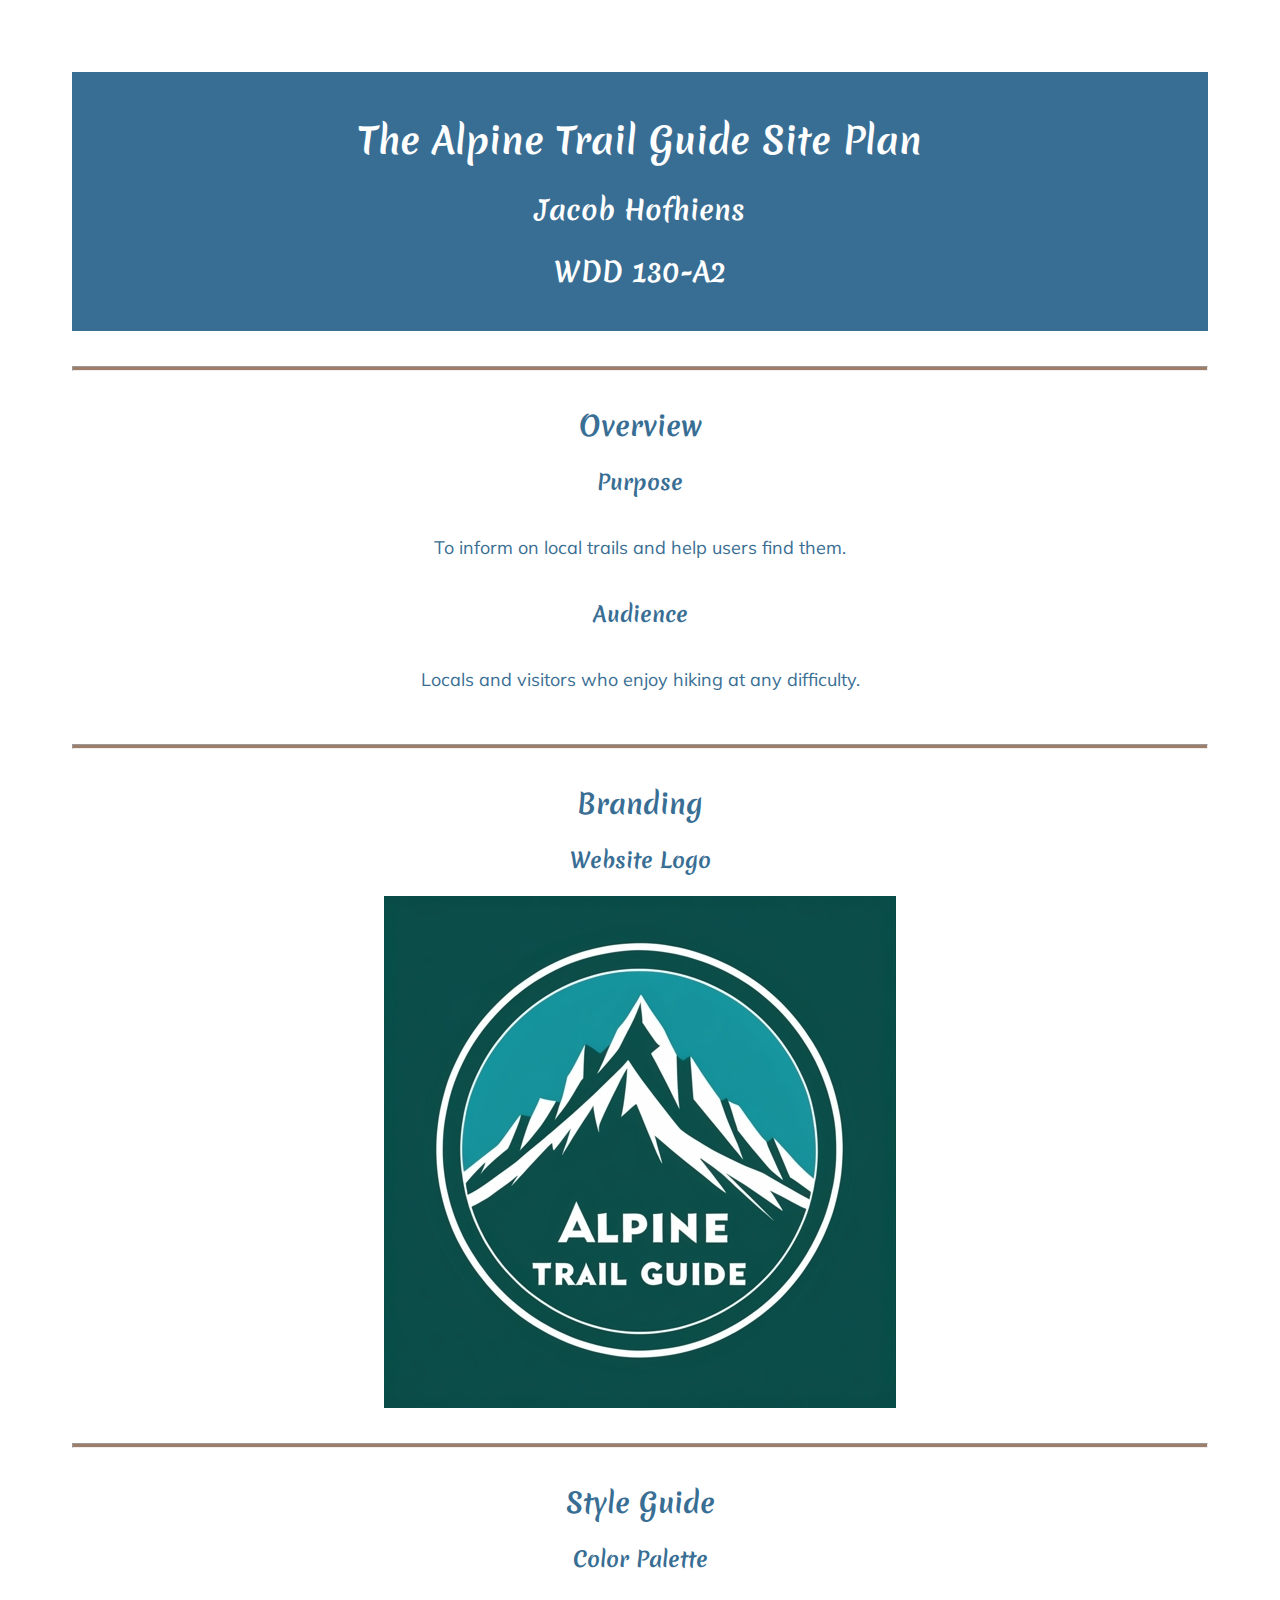
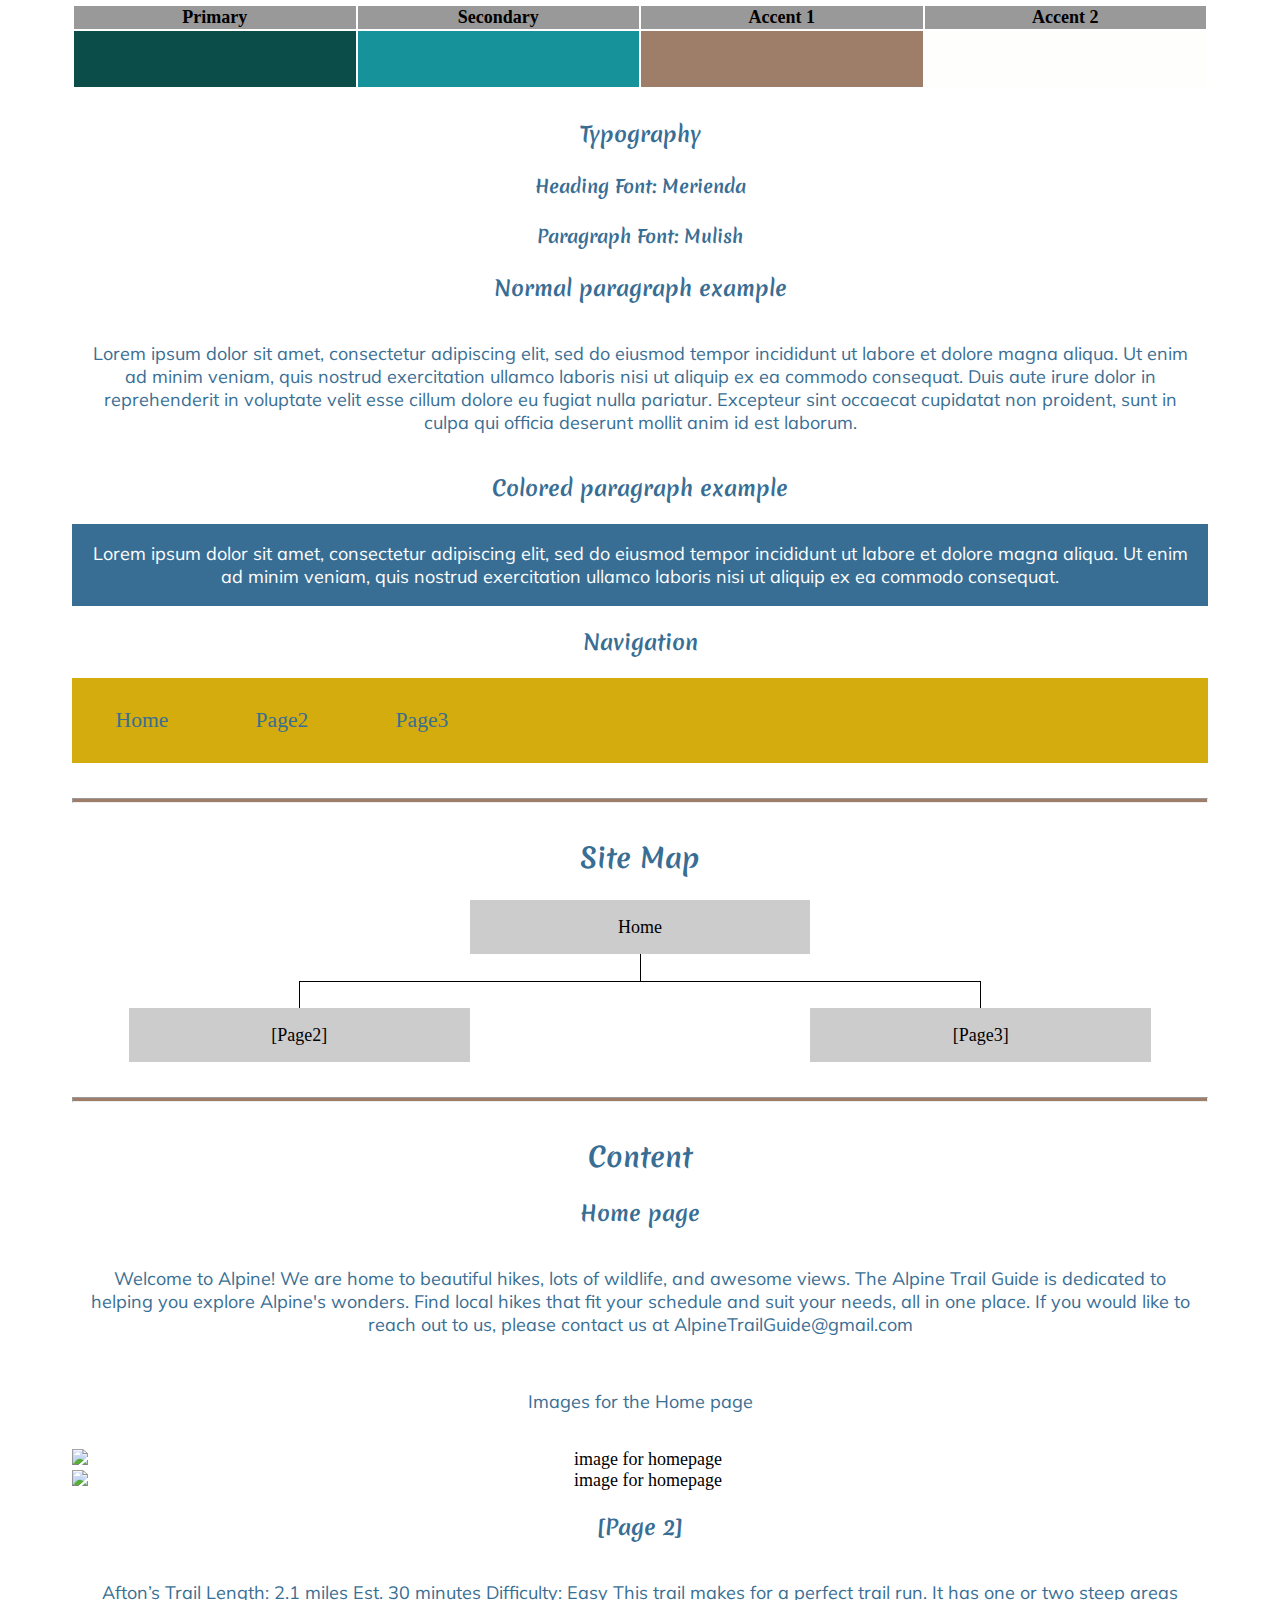
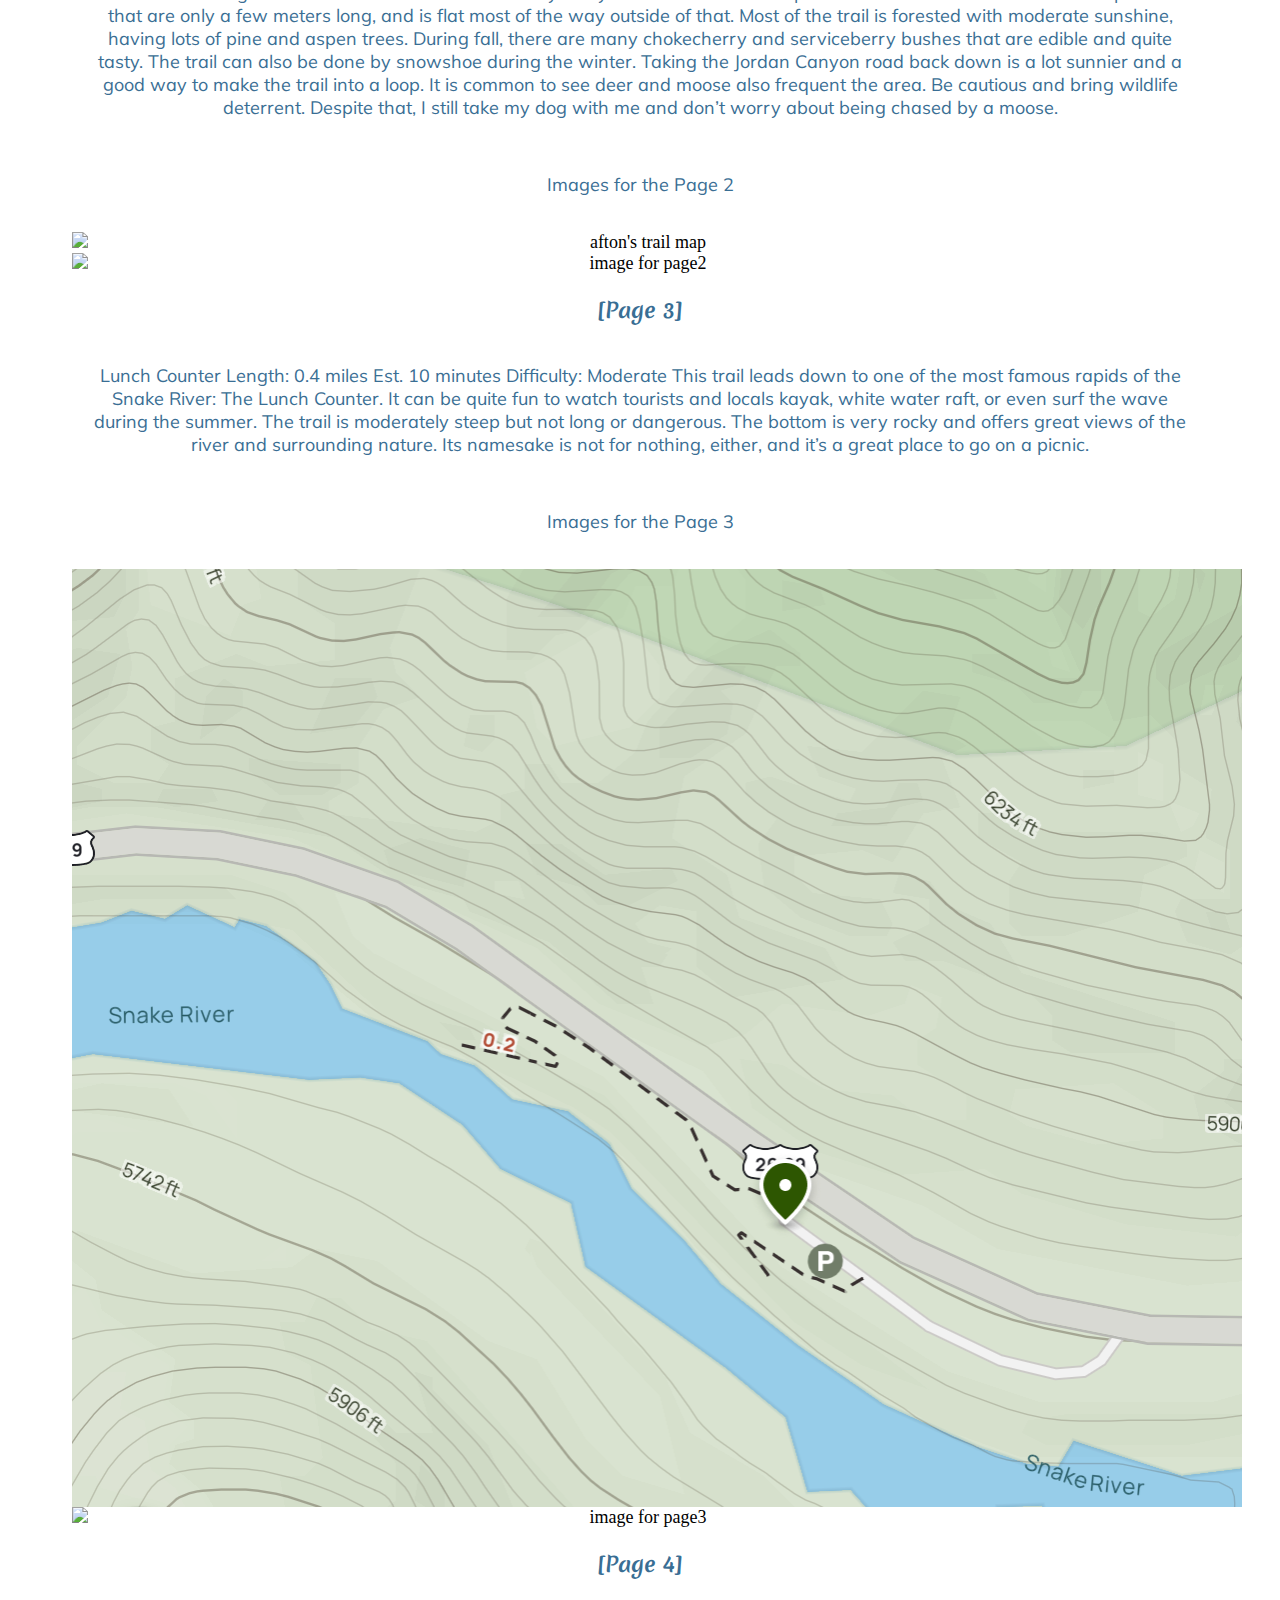
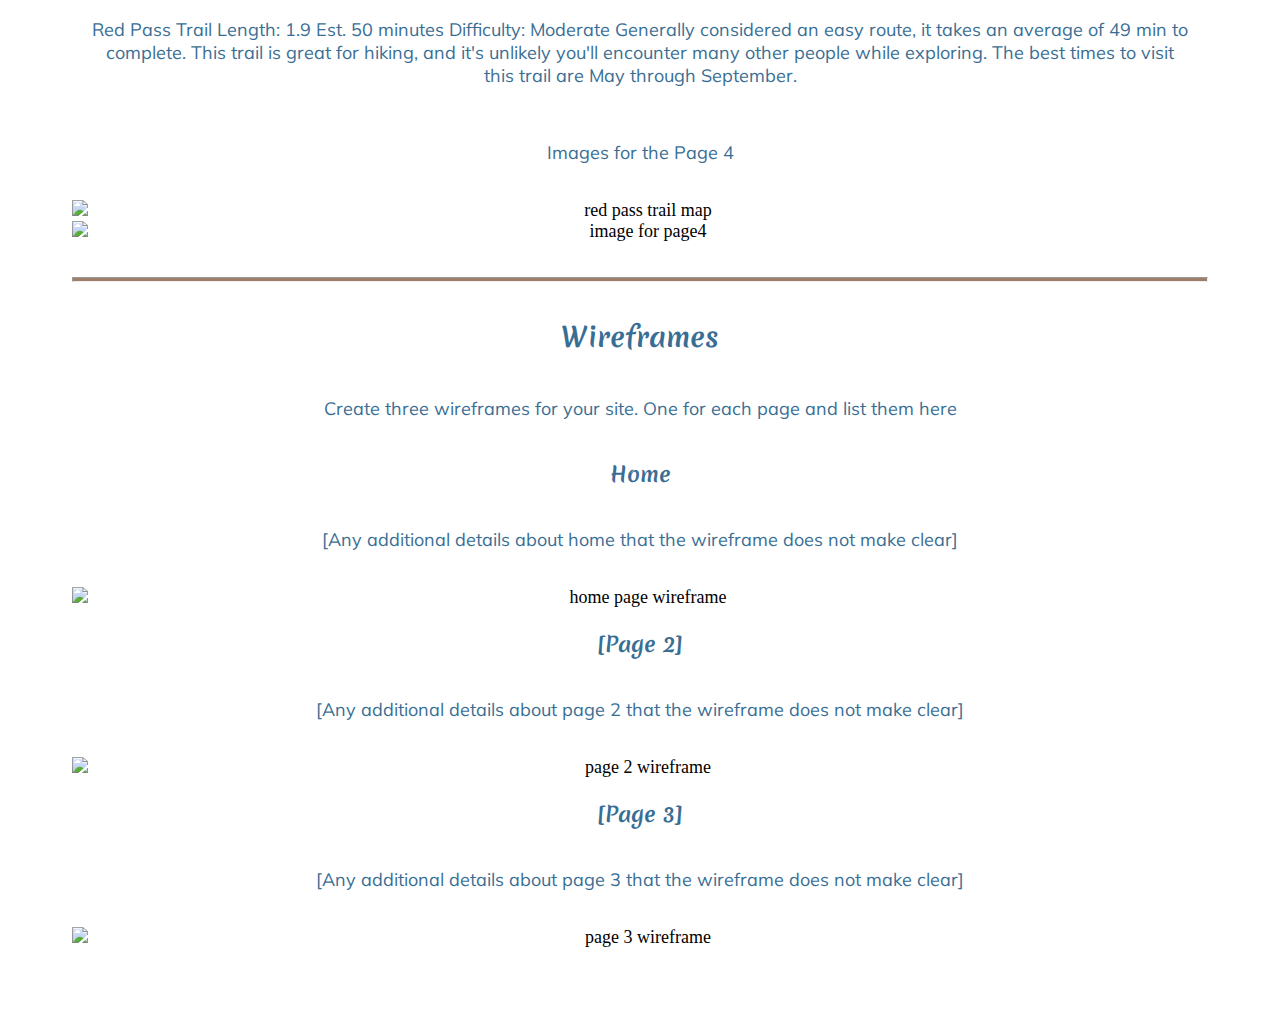
==== alpine_hikes/site-plan.html @ 635294a1 "yep2" ====
<!DOCTYPE html>
<html lang="en-us">
    
  <head>
    <meta charset="utf-8">
    <title>Site Plan</title>
    <link type="text/css" rel="stylesheet" href="styles/site-plan.css">
  </head>

  <body>
    <header>
      <h1>The Alpine Trail Guide Site Plan</h1>
      <h2>Jacob Hofhiens</h2>
      <h2>WDD 130-A2</h2>
      <!-- In the header above, add the name or your site, your name and class number. For example if you are in section 3 you would put WDD 130.03 -->
    </header>
    <main>

      <!-- ------------------------Steps 2-3------------------------------ -->
      <hr>
      <h2>Overview</h2>
      <h3>Purpose</h3>
      <p>To inform on local trails and help users find them.</p>  <!-- change this -->


      <h3>Audience</h3>
      <p>Locals and visitors who enjoy hiking at any difficulty.</p>  <!-- change this -->

      <hr>
      <h2>Branding</h2>
      <h3>Website Logo</h3>
      <img src="images/alpine_trail_guide.jpg" alt="alpine trail guide logo">
      <hr>
      <h2>
        Style Guide
      </h2>

      <!-- ------------------------Steps 4-8------------------------------ -->

      <h3>
        Color Palette
      </h3>
      <!--  The colors you choose for a website are one of the most important decisions you will make. Follow the instructions on the activity in iLearn. You should have at least 2 colors but do not have to fill in all 4 if you do not need them.  -->

      <table class="colors">
        <tr><th>Primary</th><th>Secondary</th><th>Accent 1</th><th>Accent 2</th></tr>
        <!-- Switch to the site-plan.css file and change your colors there. -->
        <tr><td class="primary"></td><td class="secondary"></td><td class="accent1"></td><td class="accent2"></td></tr>
      </table>

      <!-- ------------------------Step 9------------------------------ -->

      <h3>
        Typography
      </h3>
      <!-- Choose a font for your paragraphs (body copy) and headlines. What font(s) have you chosen? Why did you choose what you did?  Make sure to review the list of web safe fonts at W3Schools.org as a starting point.  Think also about which of your colors above you might use for background and font colors. -->

      <h4>
        Heading Font: Merienda
      </h4>
      <h4>
        Paragraph Font: Mulish  <!-- change this -->
      </h4>
      <h3>
        Normal paragraph example
      </h3>
      <p>
        Lorem ipsum dolor sit amet, consectetur adipiscing elit, sed do eiusmod tempor incididunt ut labore et dolore magna aliqua. Ut enim ad minim veniam, quis nostrud exercitation ullamco laboris nisi ut aliquip ex ea commodo consequat. Duis aute irure dolor in reprehenderit in voluptate velit esse cillum dolore eu fugiat nulla pariatur. Excepteur sint occaecat cupidatat non proident, sunt in culpa qui officia deserunt mollit anim id est laborum.
      </p>
      <h3>
        Colored paragraph example
      </h3>
      <p class="colored">
        Lorem ipsum dolor sit amet, consectetur adipiscing elit, sed do eiusmod tempor incididunt ut labore et dolore magna aliqua. Ut enim ad minim veniam, quis nostrud exercitation ullamco laboris nisi ut aliquip ex ea commodo consequat. 
      </p>

      <!-- ------------------------Step 10------------------------------ -->

      <h3>
        Navigation
      </h3>
      <!-- Think about how you want your navigation bar to look. In the site-plan.css file change the colors to your colors to get the look you desire. --> 
      <nav>
        <a href="#">Home</a>
        <a href="#">Page2</a>
        <a href="#">Page3</a>
      </nav>
      <hr>
      <h2>
        Site Map
      </h2>
      <div class="sitemap">
        <div class="sm-home">
          Home
        </div>
        <div class="sm-page2">
          [Page2] <!-- change this -->
        </div>
        <div class="sm-page3">
          [Page3]  <!-- change this -->
        </div>

        <div class="top">
          &nbsp;
        </div>
        <div class="left">
          &nbsp;
        </div>
        <div class="right">
          &nbsp;
        </div>

      </div>

      <!-- --------Content Section -------------- -->
      <hr>
      <h2>
        Content
      </h2>
      <h3>Home page</h3>
      <p>
        Welcome to Alpine! We are home to beautiful hikes, lots of wildlife, and awesome views. The Alpine Trail Guide is dedicated to helping you explore Alpine's wonders. Find local hikes that fit your schedule and suit your needs, all in one place. If you would like to reach out to us, please contact us at AlpineTrailGuide@gmail.com
      </p>
      <p>Images for the Home page</p>
        <img src="#" alt="image for homepage">
        <img src="#" alt="image for homepage">

      </ul>
      <h3>[Page 2]</h3>
      <p>
        Afton’s Trail

        Length: 2.1 miles
        Est. 30 minutes
        Difficulty: Easy

        This trail makes for a perfect trail run. It has one or two steep areas that are only a few meters long, and is flat most of the way outside of that. Most of the trail is forested with moderate sunshine, having lots of pine and aspen trees. During fall, there are many chokecherry and serviceberry bushes that are edible and quite tasty. The trail can also be done by snowshoe during the winter. Taking the Jordan Canyon road back down is a lot sunnier and a good way to make the trail into a loop. 

        It is common to see deer and moose also frequent the area. Be cautious and bring wildlife deterrent. Despite that, I still take my dog with me and don’t worry about being chased by a moose. 

      </p>
      <p>Images for the Page 2</p>
        <img src="images/Trail1.png" alt="afton's trail map">
        <img src="#" alt="image for page2">

      </ul>
      <h3>[Page 3]</h3>
      <p>
        Lunch Counter

        Length: 0.4 miles
        Est. 10 minutes
        Difficulty: Moderate

        This trail leads down to one of the most famous rapids of the Snake River: The Lunch Counter. It can be quite fun to watch tourists and locals kayak, white water raft, or even surf the wave during the summer. 

        The trail is moderately steep but not long or dangerous. The bottom is very rocky and offers great views of the river and surrounding nature. Its namesake is not for nothing, either, and it’s a great place to go on a picnic.

      </p>
      <p>Images for the Page 3</p>
        <img src="images/lunch_map.png" alt="lunch counter trail map">
        <img src="#" alt="image for page3">

      </ul>
      <h3>[Page 4]</h3>
      <p>
        Red Pass Trail

        Length: 1.9
        Est. 50 minutes
        Difficulty: Moderate

        Generally considered an easy route, it takes an average of 49 min to complete. This trail is great for hiking, and it's unlikely you'll encounter many other people while exploring. The best times to visit this trail are May through September.

      </p>
      <p>Images for the Page 4</p>
        <img src="images/Trail2.png" alt="red pass trail map">
        <img src="#" alt="image for page4">

      </ul>
      <hr>
      <h2>
        Wireframes
      </h2>
      <p>
        Create three wireframes for your site. One for each page and list them here</p>

      <h3>Home</h3>
      <p>         
        [Any additional details about home that the wireframe does not make clear]
      </p>
      <img src="#" alt="home page wireframe">

      <h3>[Page 2]</h3>
      <p>         
        [Any additional details about page 2 that the wireframe does not make clear]
      </p>
      <img src="#" alt="page 2 wireframe">

      <h3>[Page 3]</h3>
      <p>         
        [Any additional details about page 3 that the wireframe does not make clear]
      </p>
      <img src="#" alt="page 3 wireframe">
    </main>
  </body>

</html>
---- alpine_hikes/styles/site-plan.css ----
/* if you are using any Google fonts change the font names below to your fonts. 
Any spaces in your font name should be replaced with a +. 
Fonts are separated by a | */
@import url('https://fonts.googleapis.com/css2?family=Merienda:wght@300..900&family=Mulish:ital,wght@0,200..1000;1,200..1000&display=swap');


:root {
  /* change the values below to your colors from your palette */
  --primary-color: #0b4d49   ;
  --secondary-color: #16929b ;
  --accent1-color: #9F7E69;
  --accent2-color: #fefefd;

  /* change the values below to your chosen font(s) */
  --heading-font: Merienda, Helvetica, serif;
  --paragraph-font: Mulish, Garamond, sans-serif;

  /* these colors below should be chosen from among your palette colors above */
  --headline-color-on-white: #396E94;  /* headlines on a white background */ 
  --headline-color-on-color: white; /* headlines on a colored background */ 
  --paragraph-color-on-white: #396E94; /* paragraph text on a white background */ 
  --paragraph-color-on-color: white; /* paragraph text on a colored background */ 
  --paragraph-background-color: #396E94  ;
  --nav-link-color: #396E94;
  --nav-background-color: #D4AC0D;
  --nav-hover-link-color: white;
  --nav-hover-background-color: #396E94;
}


/*  Look around below...but DON'T CHANGE ANYTHING! */

body {
  max-width: 1200px;
  margin: 0 auto;
  padding: 4em;
  font-size: 18px;
  text-align: center;
}
img {
  display: block;
  margin: 0 auto;
}
h1, h2, h3, h4, h5, h6 {
  font-family: var(--heading-font);
  color: var(--headline-color-on-white);
}
h2 {
  text-align: center;
}
hr {
  height: 3px;
  margin: 35px 0;
  background: var(--accent1-color);
}
header {
  padding: 1em;
  text-align: center;
  color: var(--headline-color-on-color);
  background-color: var(--paragraph-background-color);
}
header > h1, header > h2 {
  color: var(--headline-color-on-color);
}

p {
  font-family: var(--paragraph-font);
  color: var(--paragraph-color-on-white);
  padding: 1em;
}
.colors {
  width: 100%;
  min-width: 350px;
  margin: 30px auto;
  text-align: center;
}
.colors th {
  background-color: #999;
}
.colors td{
  width: 25%;
  height: 3em;
}

.primary {
  background-color: var(--primary-color);
}
.secondary {
  background-color: var(--secondary-color);
}
.accent1 {
  background-color: var(--accent1-color);
}
.accent2{
  background-color: var(--accent2-color);
}

p.colored {
  background-color: var(--paragraph-background-color);
  color: var(--paragraph-color-on-color);
}

nav {
  background-color: var(--nav-background-color);
  line-height: 3em;
  text-align: center;
  font-size: 1.2em;
}
nav  {
  list-style-type: none;
  display: flex;

}
nav a {
  padding:1em;
  min-width: 120px;
  text-decoration: none;
  padding: 10px;

}
nav a:link, nav a:visited {
  color: var(--nav-link-color);
}
nav a:hover {
  color: var(--nav-hover-link-color);
  background-color: var(--nav-hover-background-color);
}

.sitemap {
  display: grid;
  justify-content: center;

  grid-template-columns: repeat(6, 15%);
  grid-template-rows: 3em 1.5em 1.5em 3em;
  grid-template-areas: ". . home home . ."
    ". . . top . ."
    ". left left right right ."
    "page2 page2 . . page3 page3";
}
.sitemap > div {

  text-align: center;

}
.sm-home {
  grid-area: home;
  background-color: #ccc;
  line-height: 3em;
}
.sm-page2 {
  grid-area: page2;
  background-color: #ccc;
  line-height: 3em;
}
.sm-page3 {
  grid-area: page3;
  background-color: #ccc;
  line-height: 3em;
}

.top {
  grid-area: top;
  border-left: 1px solid;
}

.left {
  grid-area: left;
  border-top: 1px solid;
  border-left: 1px solid;
}

.right {
  grid-area: right;
  border-top: 1px solid;
  border-right: 1px solid;
}
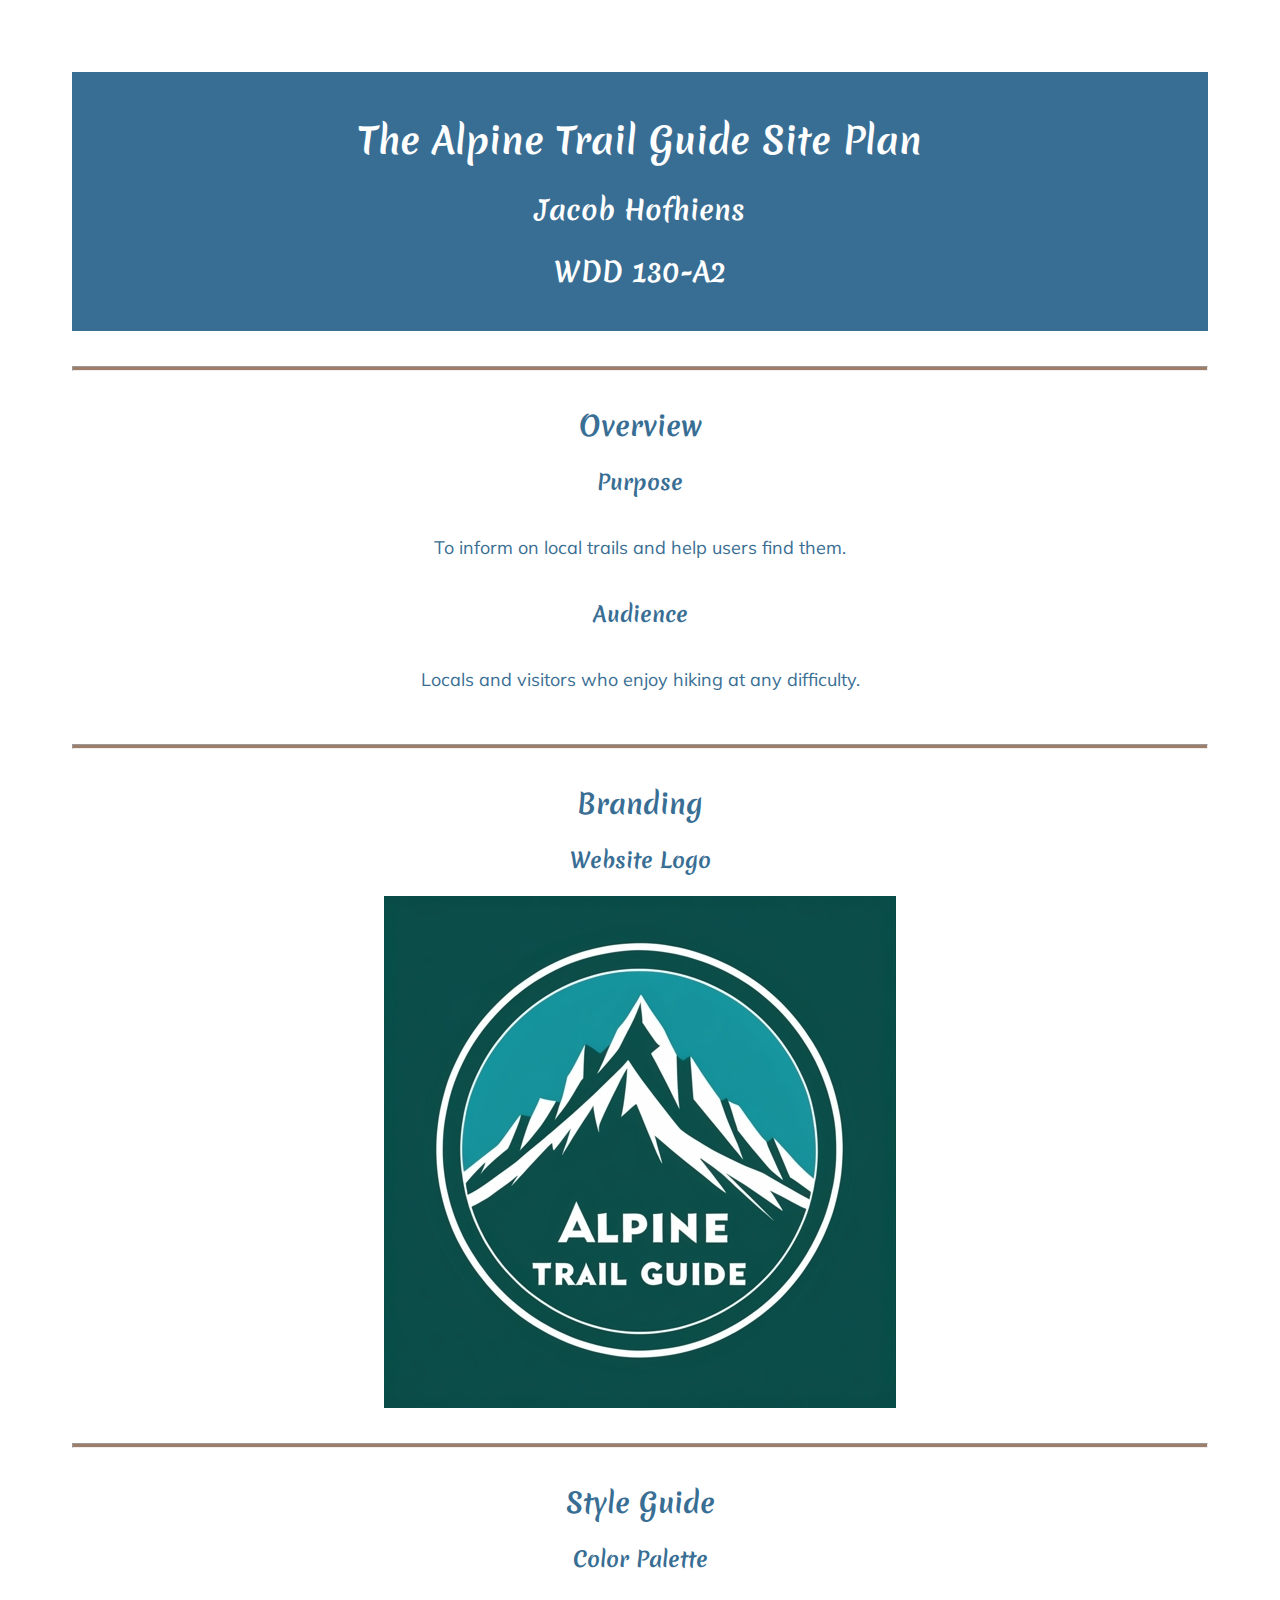
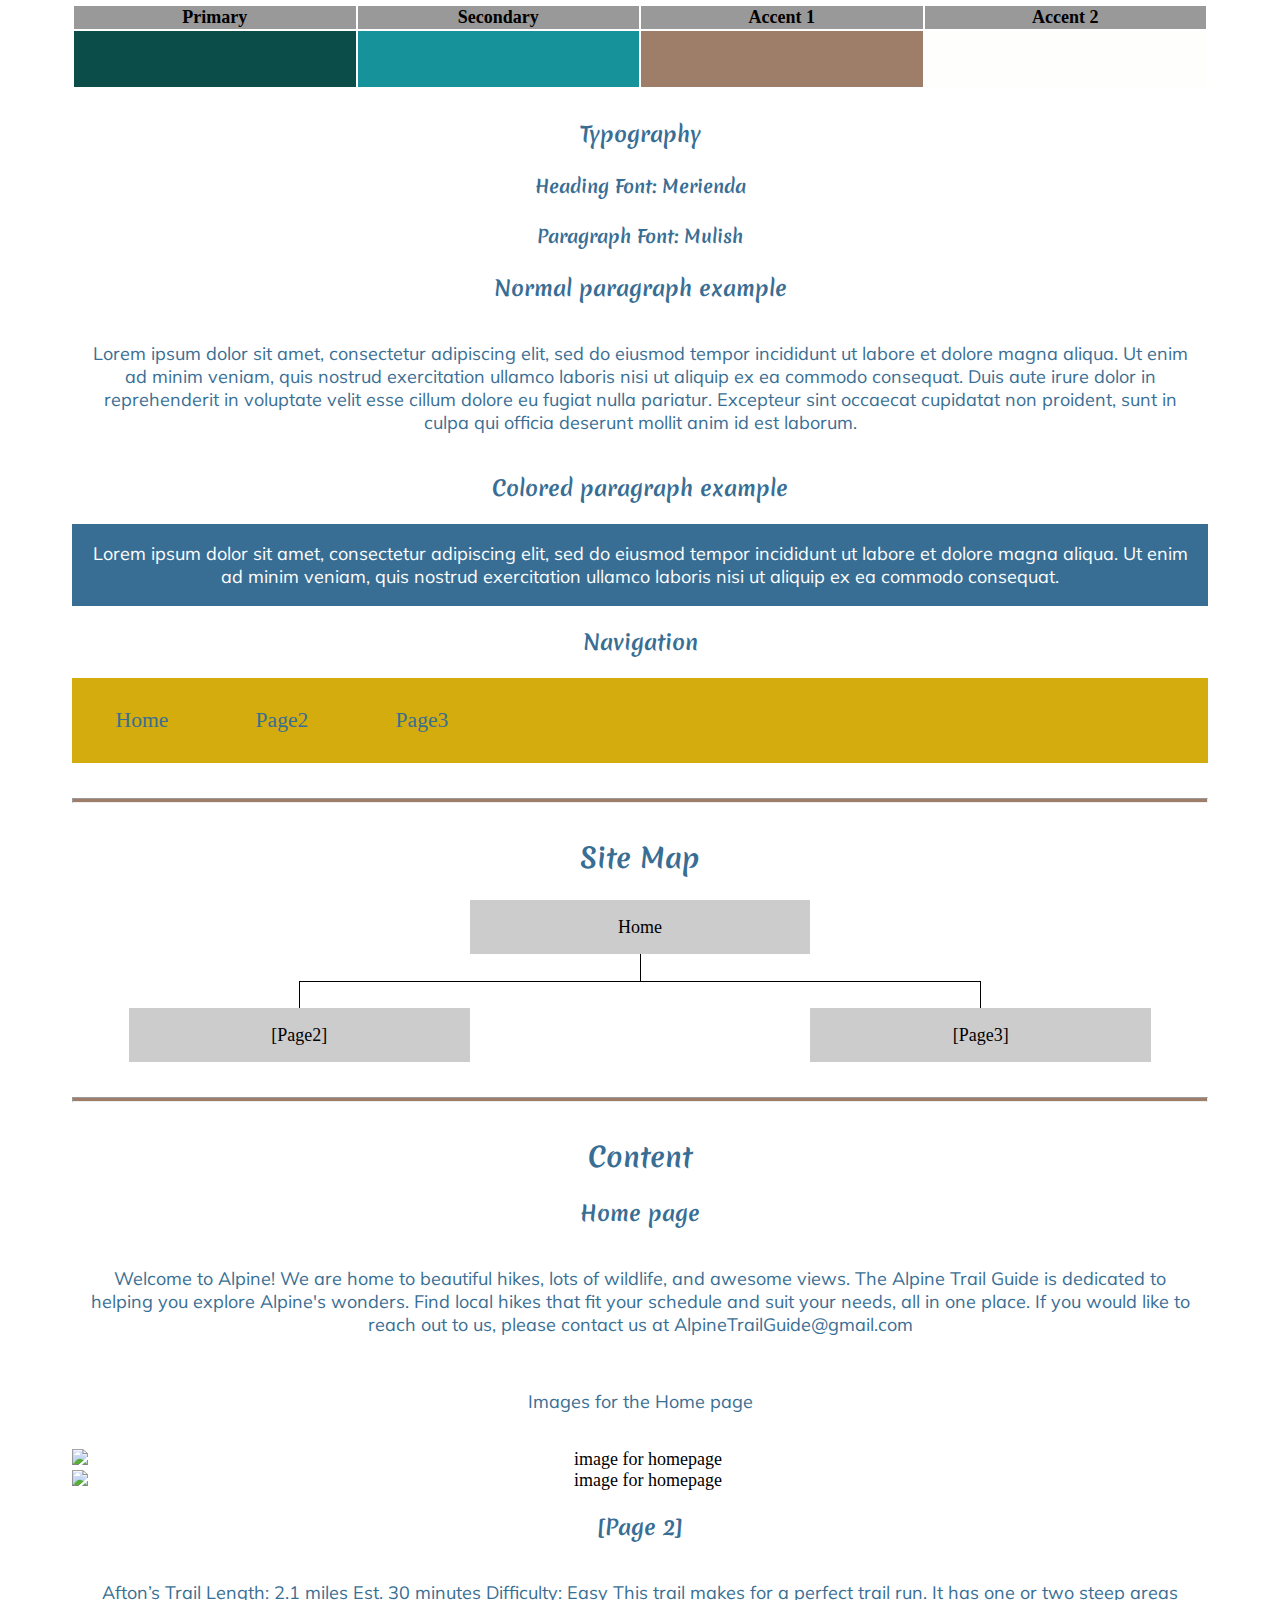
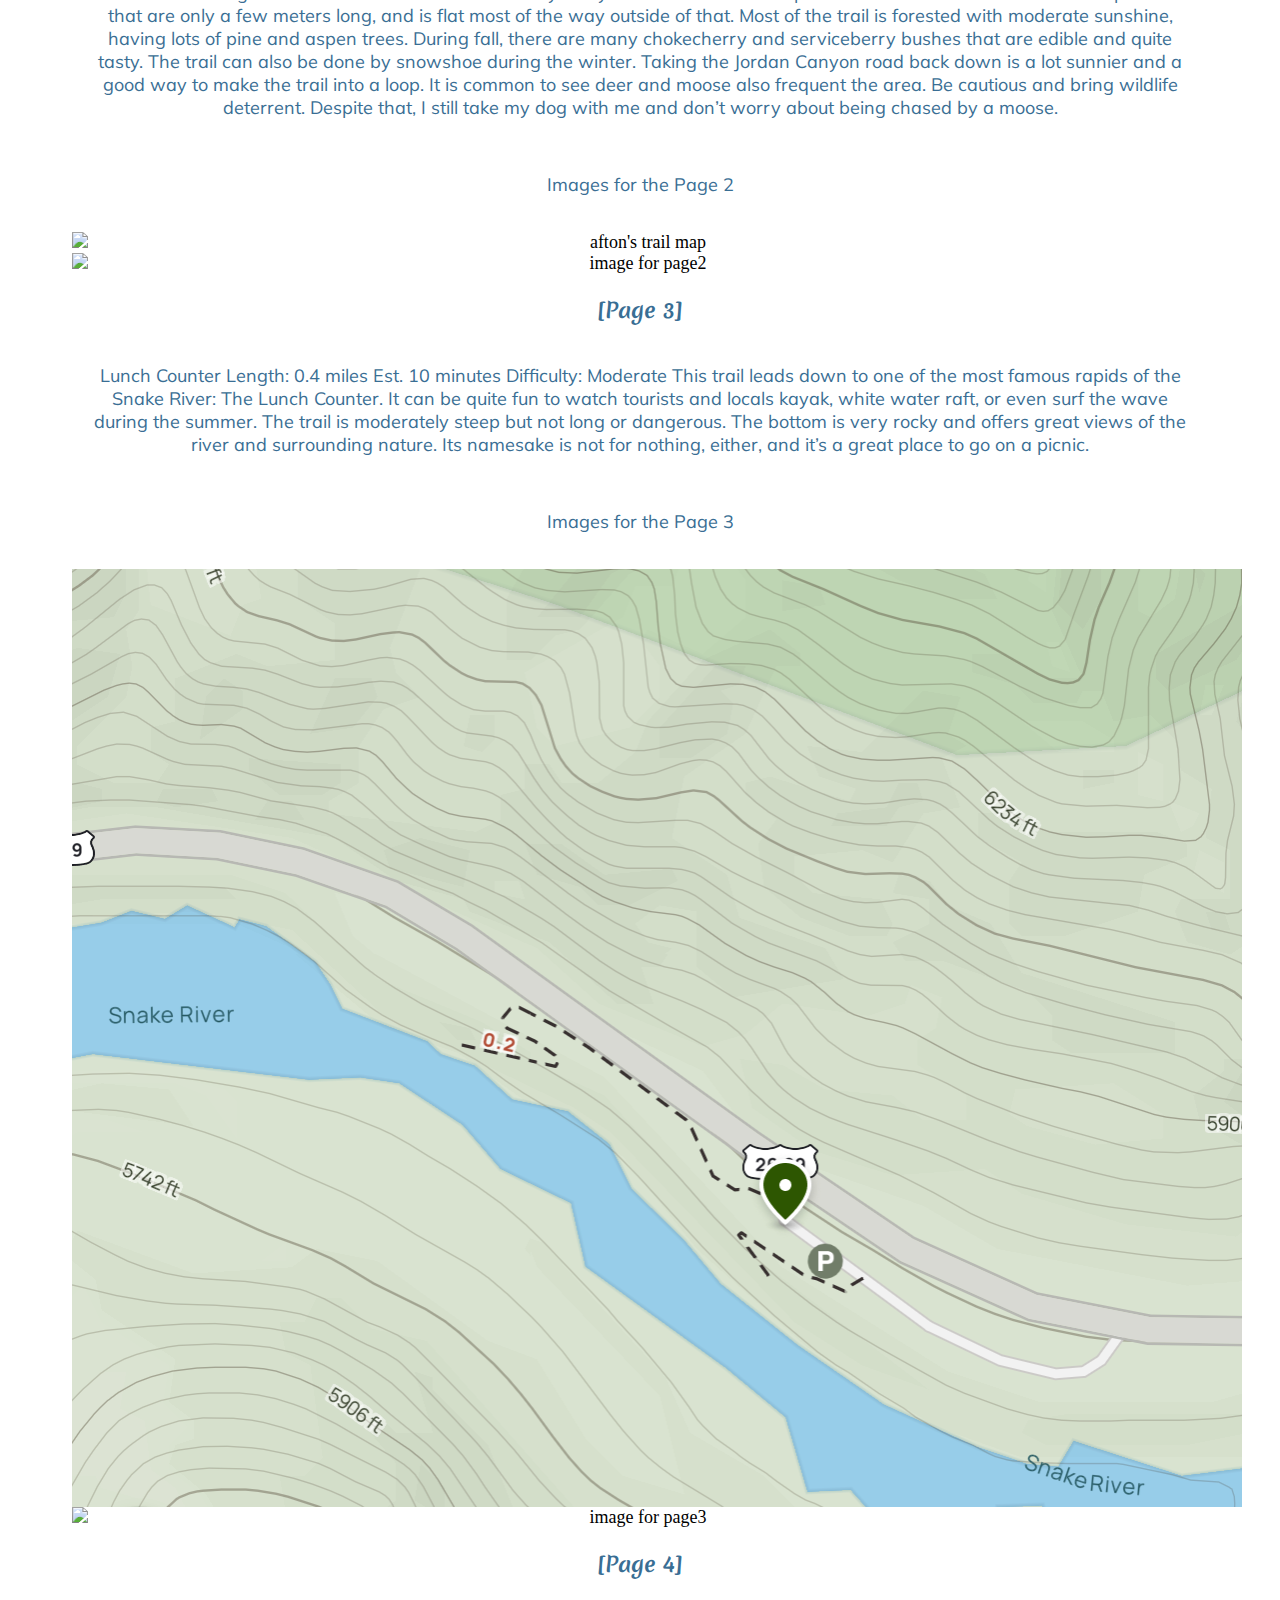
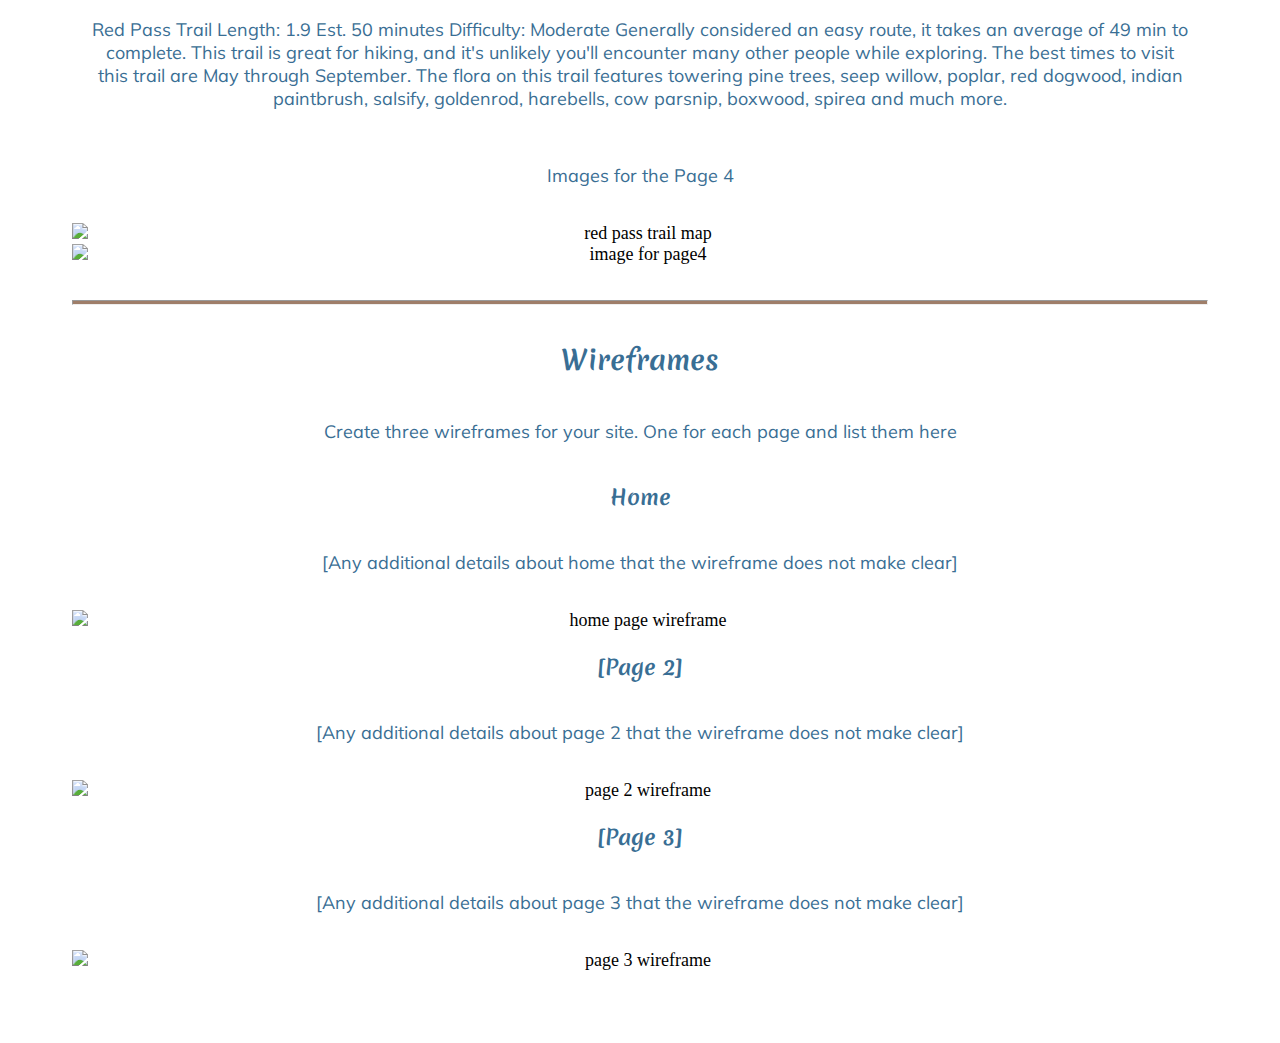
==== commit 2768c874: "added a comment" ====
--- a/alpine_hikes/site-plan.html
+++ b/alpine_hikes/site-plan.html
@@ -170,7 +170,7 @@
         Est. 50 minutes
         Difficulty: Moderate
 
-        Generally considered an easy route, it takes an average of 49 min to complete. This trail is great for hiking, and it's unlikely you'll encounter many other people while exploring. The best times to visit this trail are May through September.
+        Generally considered an easy route, it takes an average of 49 min to complete. This trail is great for hiking, and it's unlikely you'll encounter many other people while exploring. The best times to visit this trail are May through September. The flora on this trail features towering pine trees, seep willow, poplar, red dogwood, indian paintbrush, salsify, goldenrod, harebells, cow parsnip, boxwood, spirea and much more.
 
       </p>
       <p>Images for the Page 4</p>
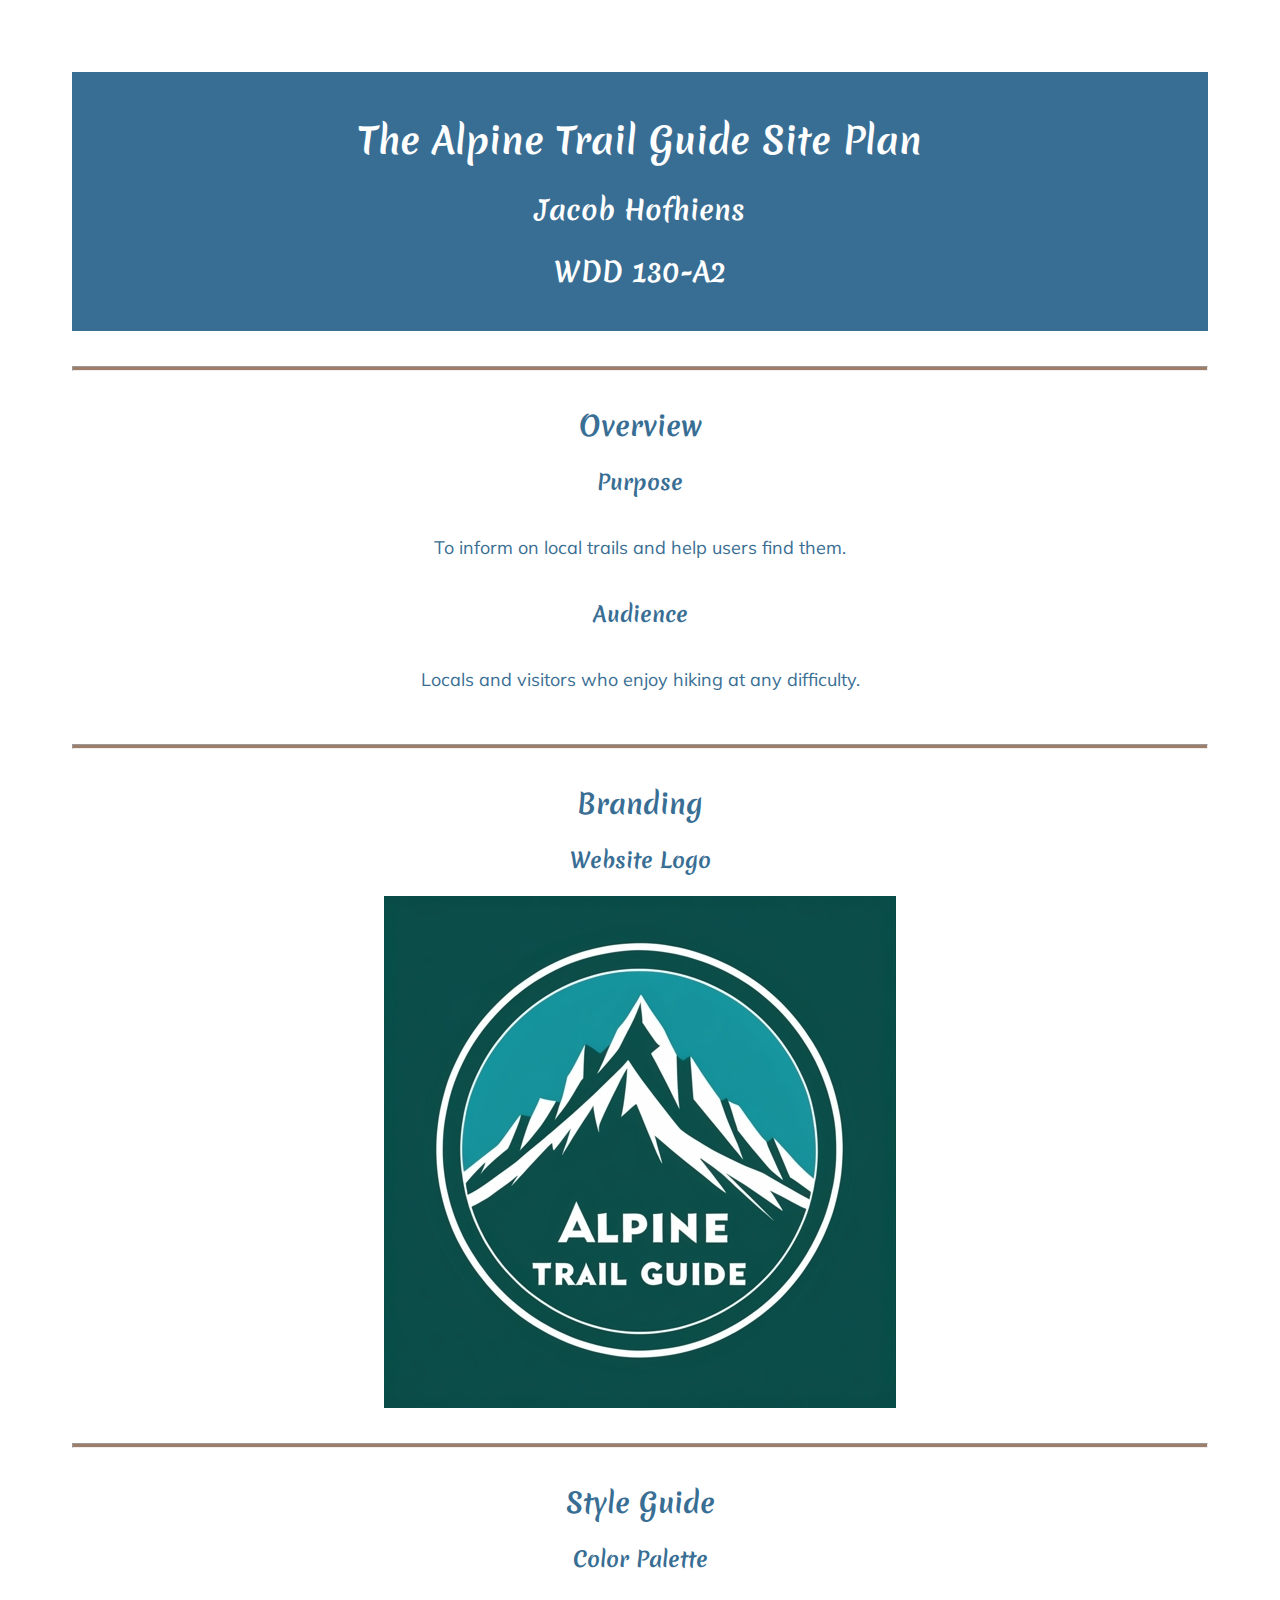
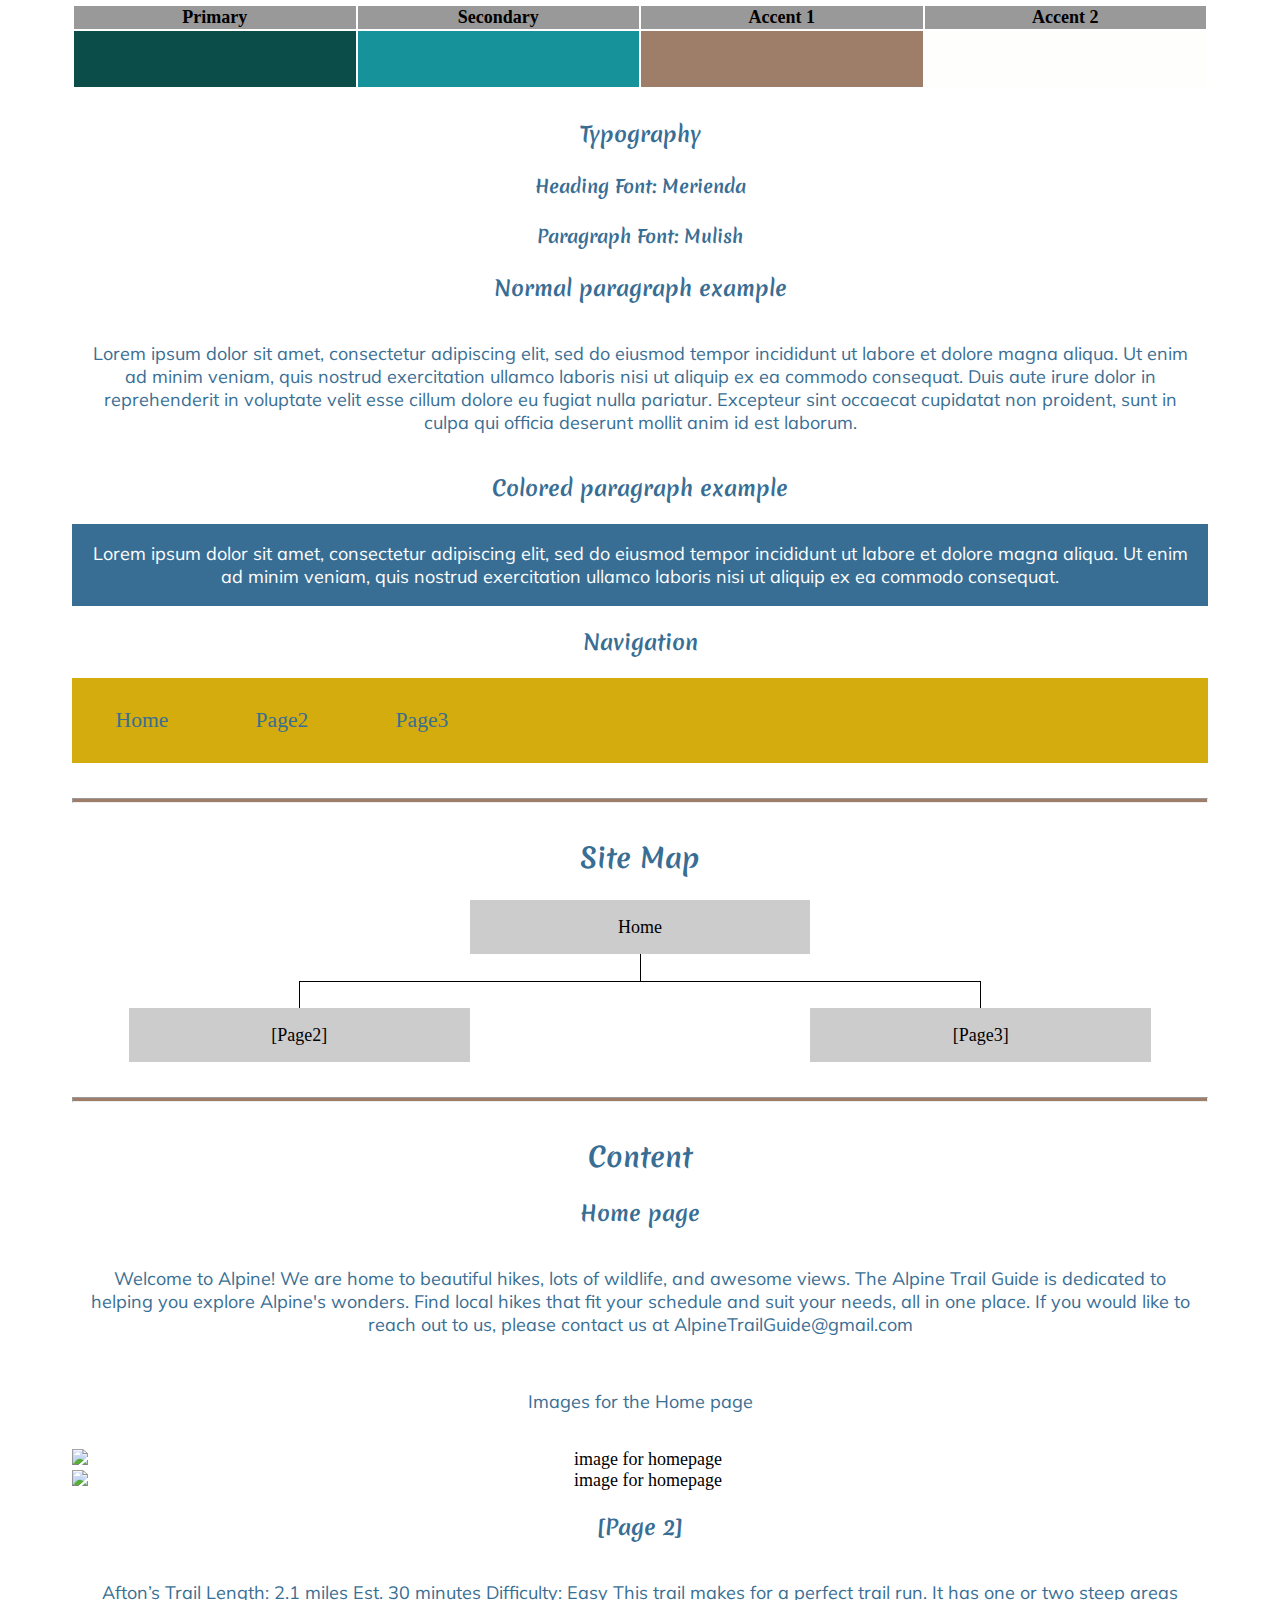
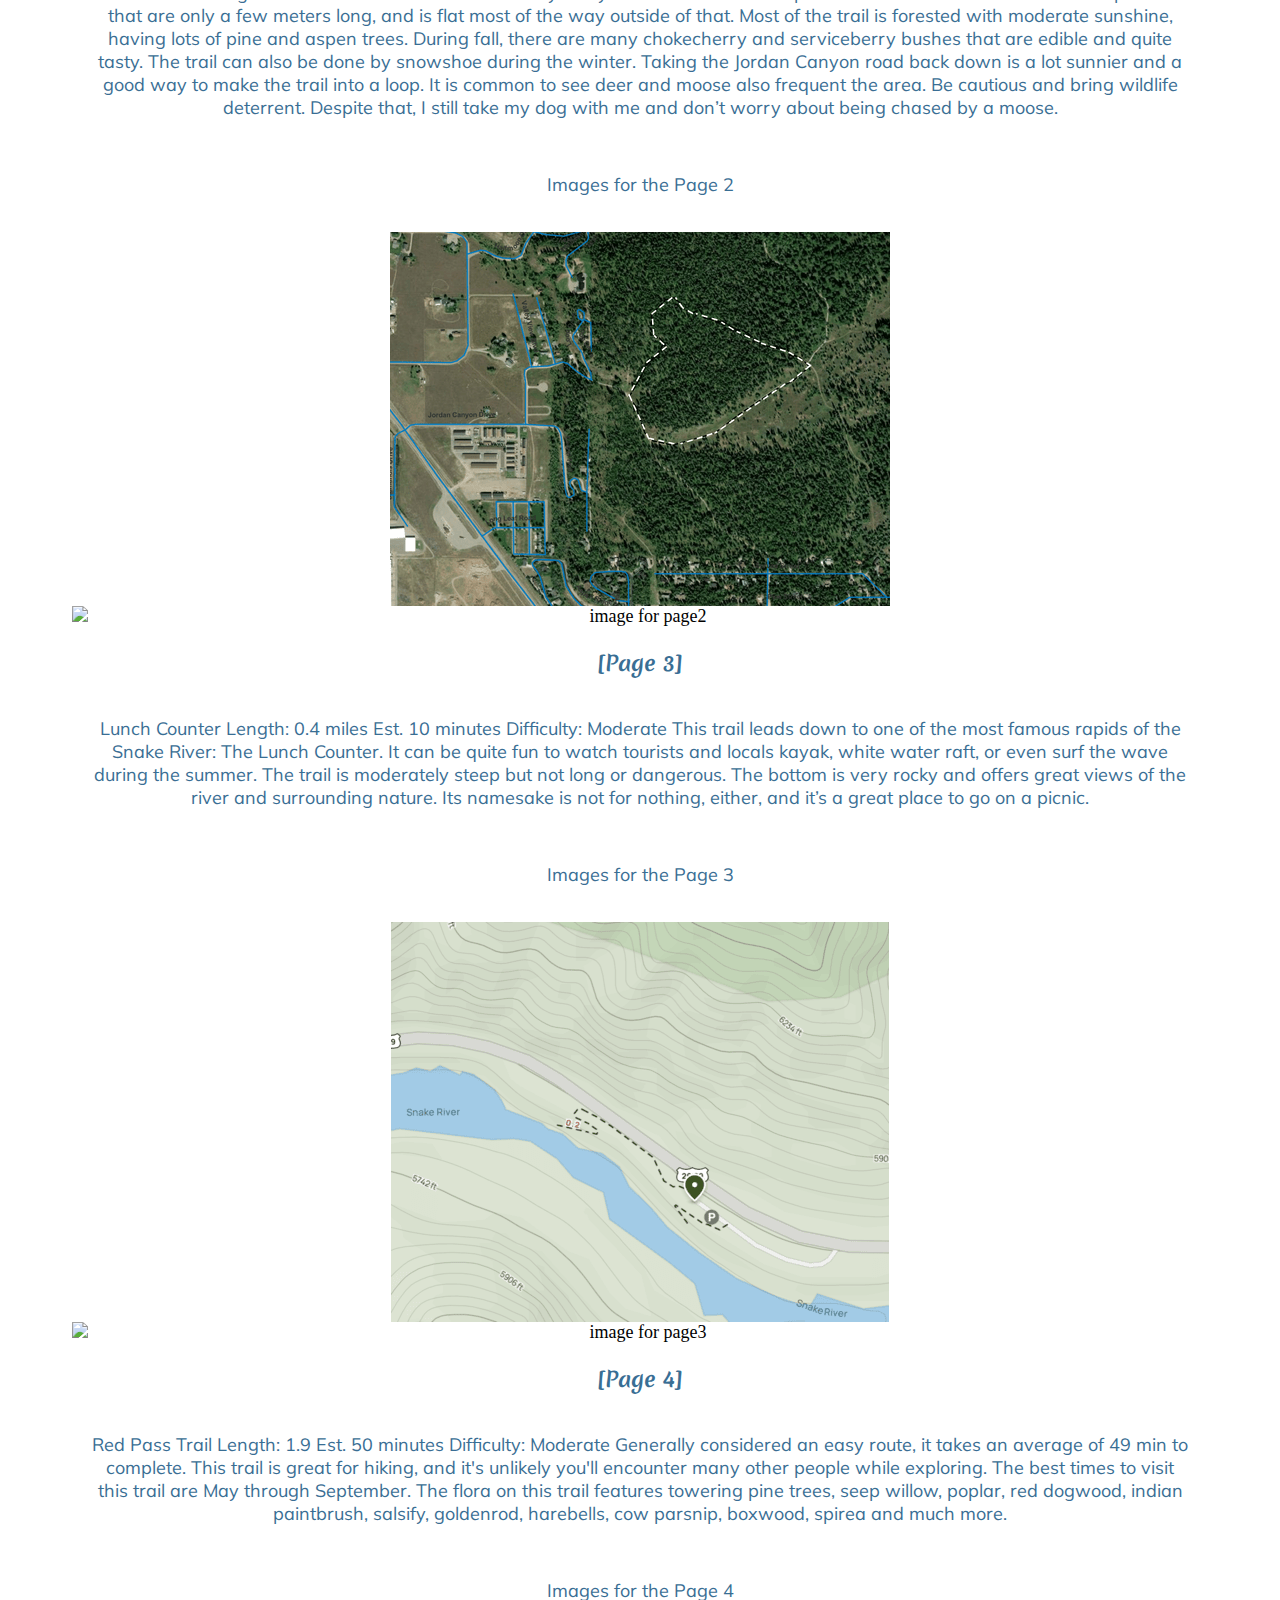
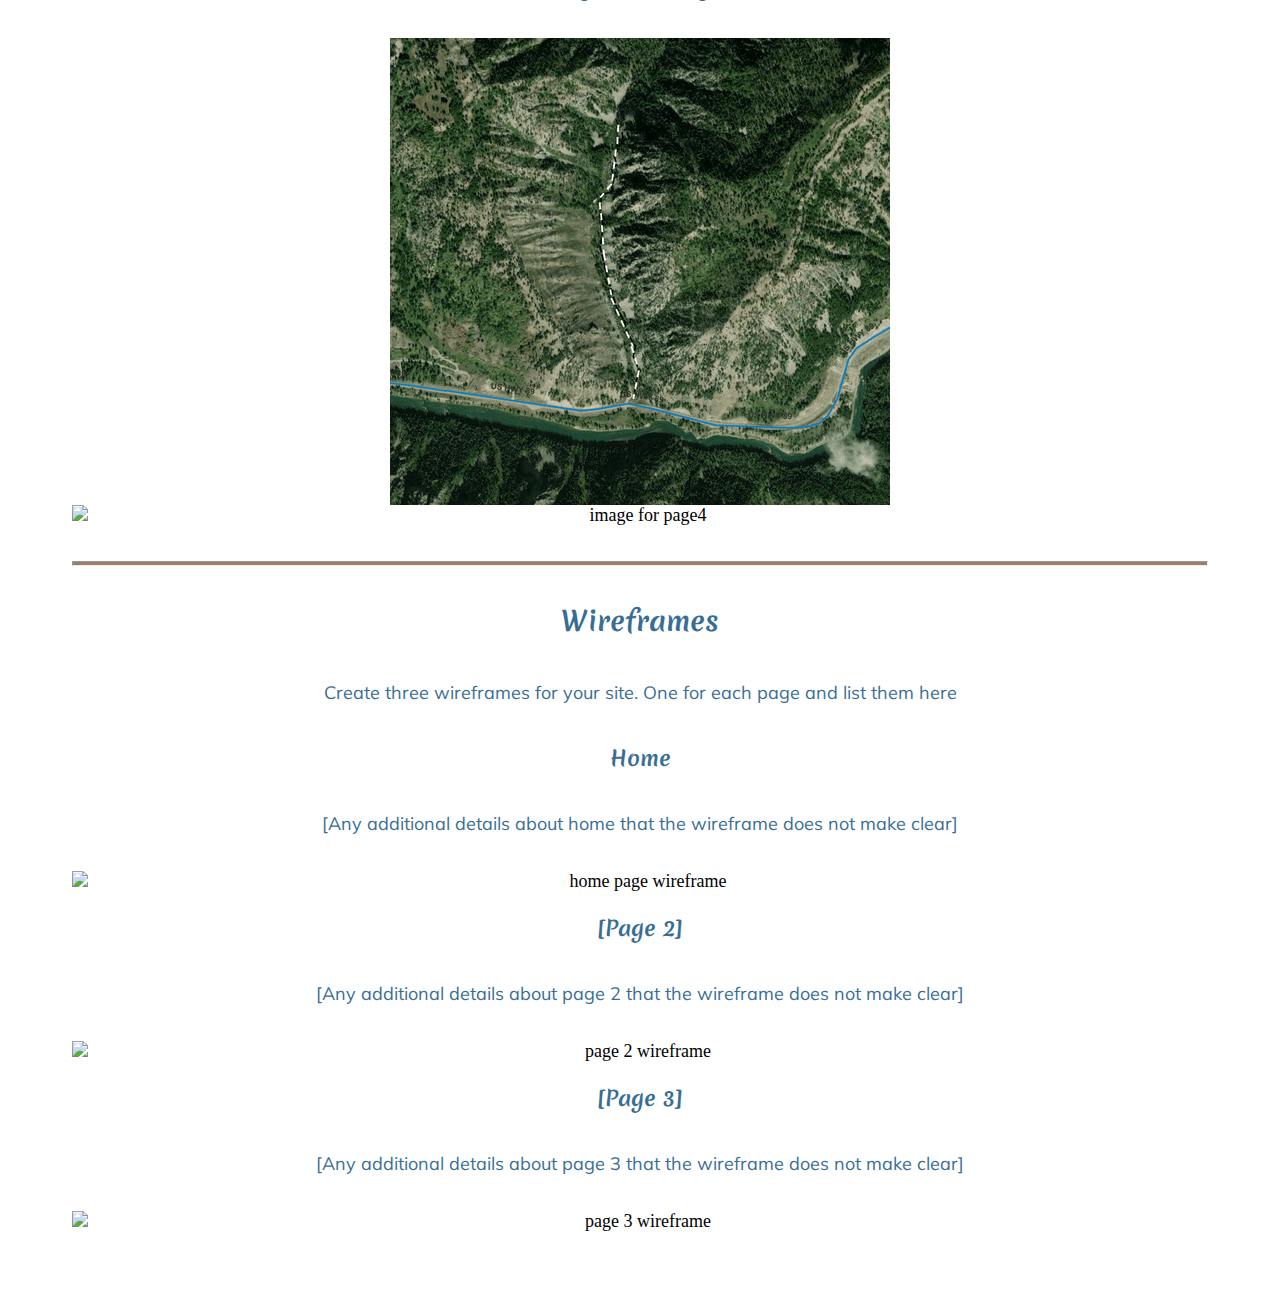
==== commit 78e687aa: "resized images" ====
--- a/alpine_hikes/site-plan.html
+++ b/alpine_hikes/site-plan.html
@@ -140,7 +140,7 @@
 
       </p>
       <p>Images for the Page 2</p>
-        <img src="images/Trail1.png" alt="afton's trail map">
+        <img src="images/resized_Trail1.png" alt="afton's trail map">
         <img src="#" alt="image for page2">
 
       </ul>
@@ -158,7 +158,7 @@
 
       </p>
       <p>Images for the Page 3</p>
-        <img src="images/lunch_map.png" alt="lunch counter trail map">
+        <img src="images/resized_lunch_map.png" alt="lunch counter trail map">
         <img src="#" alt="image for page3">
 
       </ul>
@@ -174,7 +174,7 @@
 
       </p>
       <p>Images for the Page 4</p>
-        <img src="images/Trail2.png" alt="red pass trail map">
+        <img src="images/resized_Trail2.png" alt="red pass trail map">
         <img src="#" alt="image for page4">
 
       </ul>
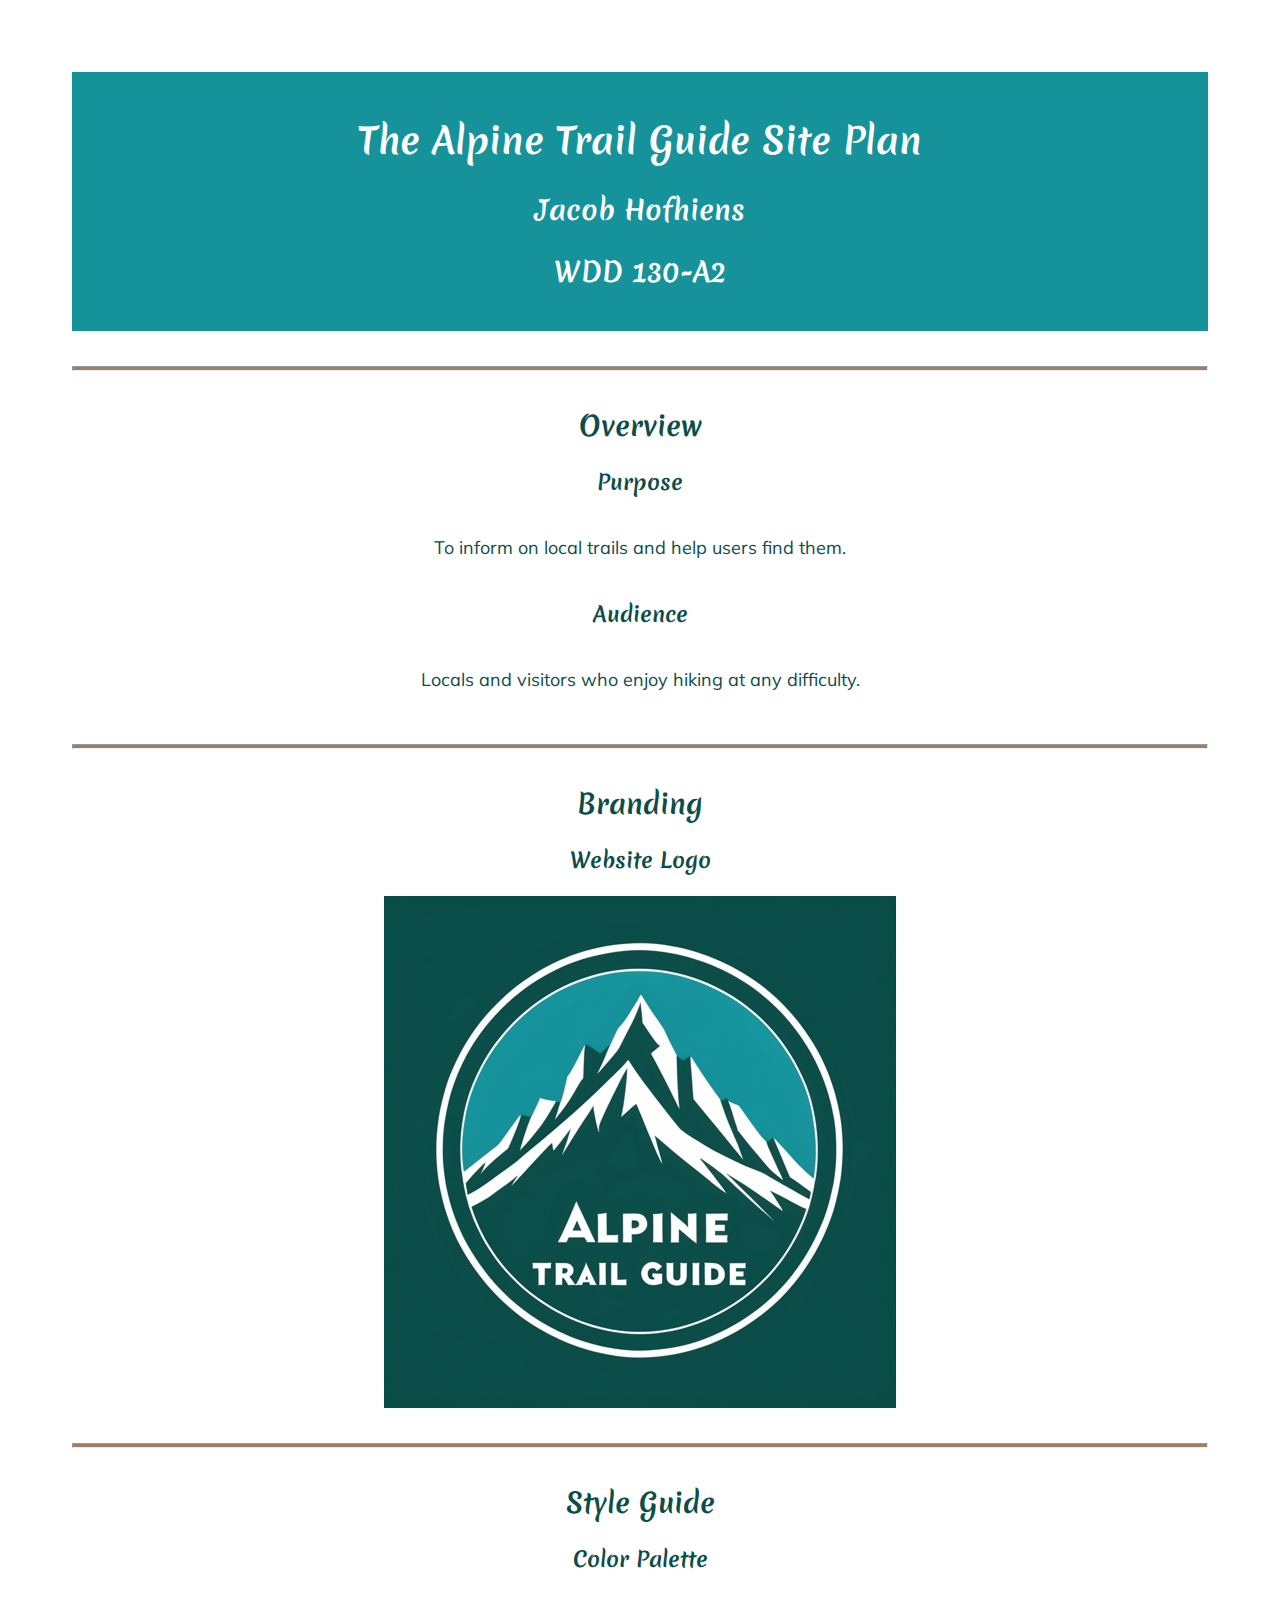
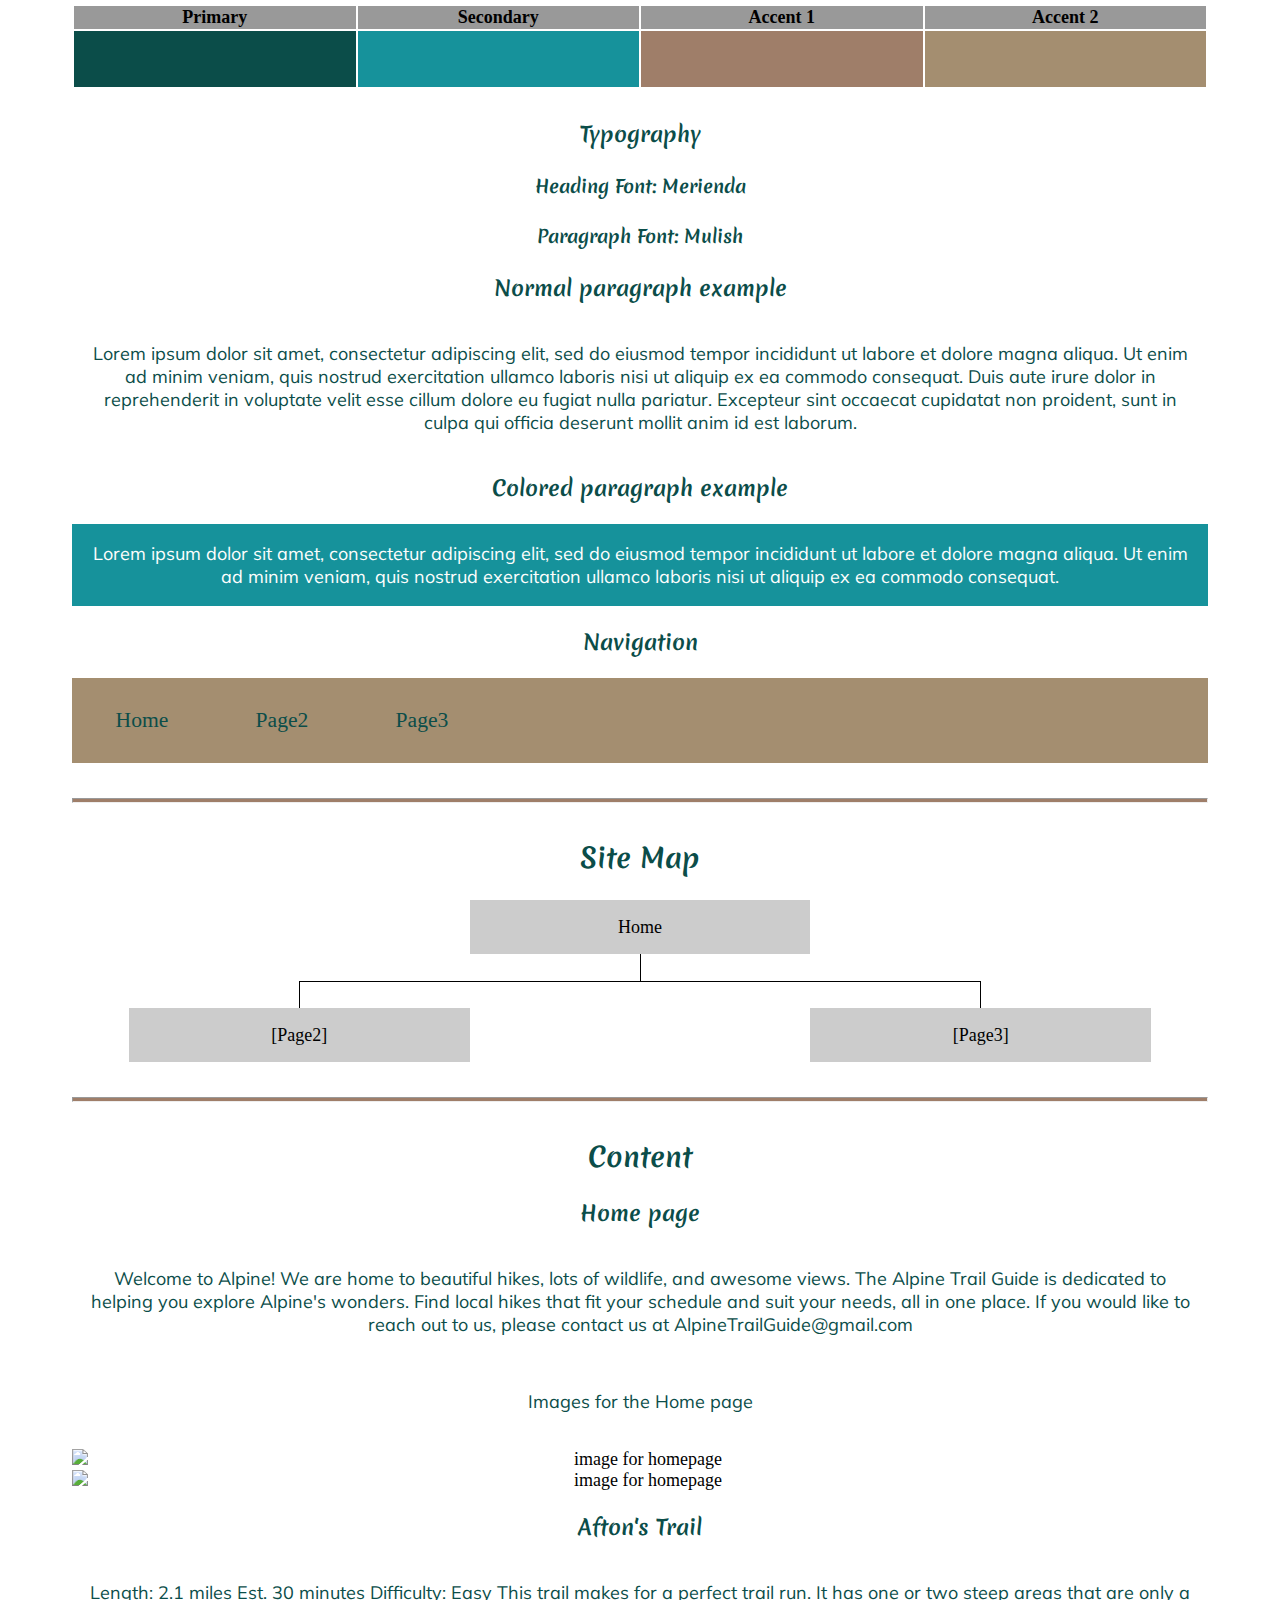
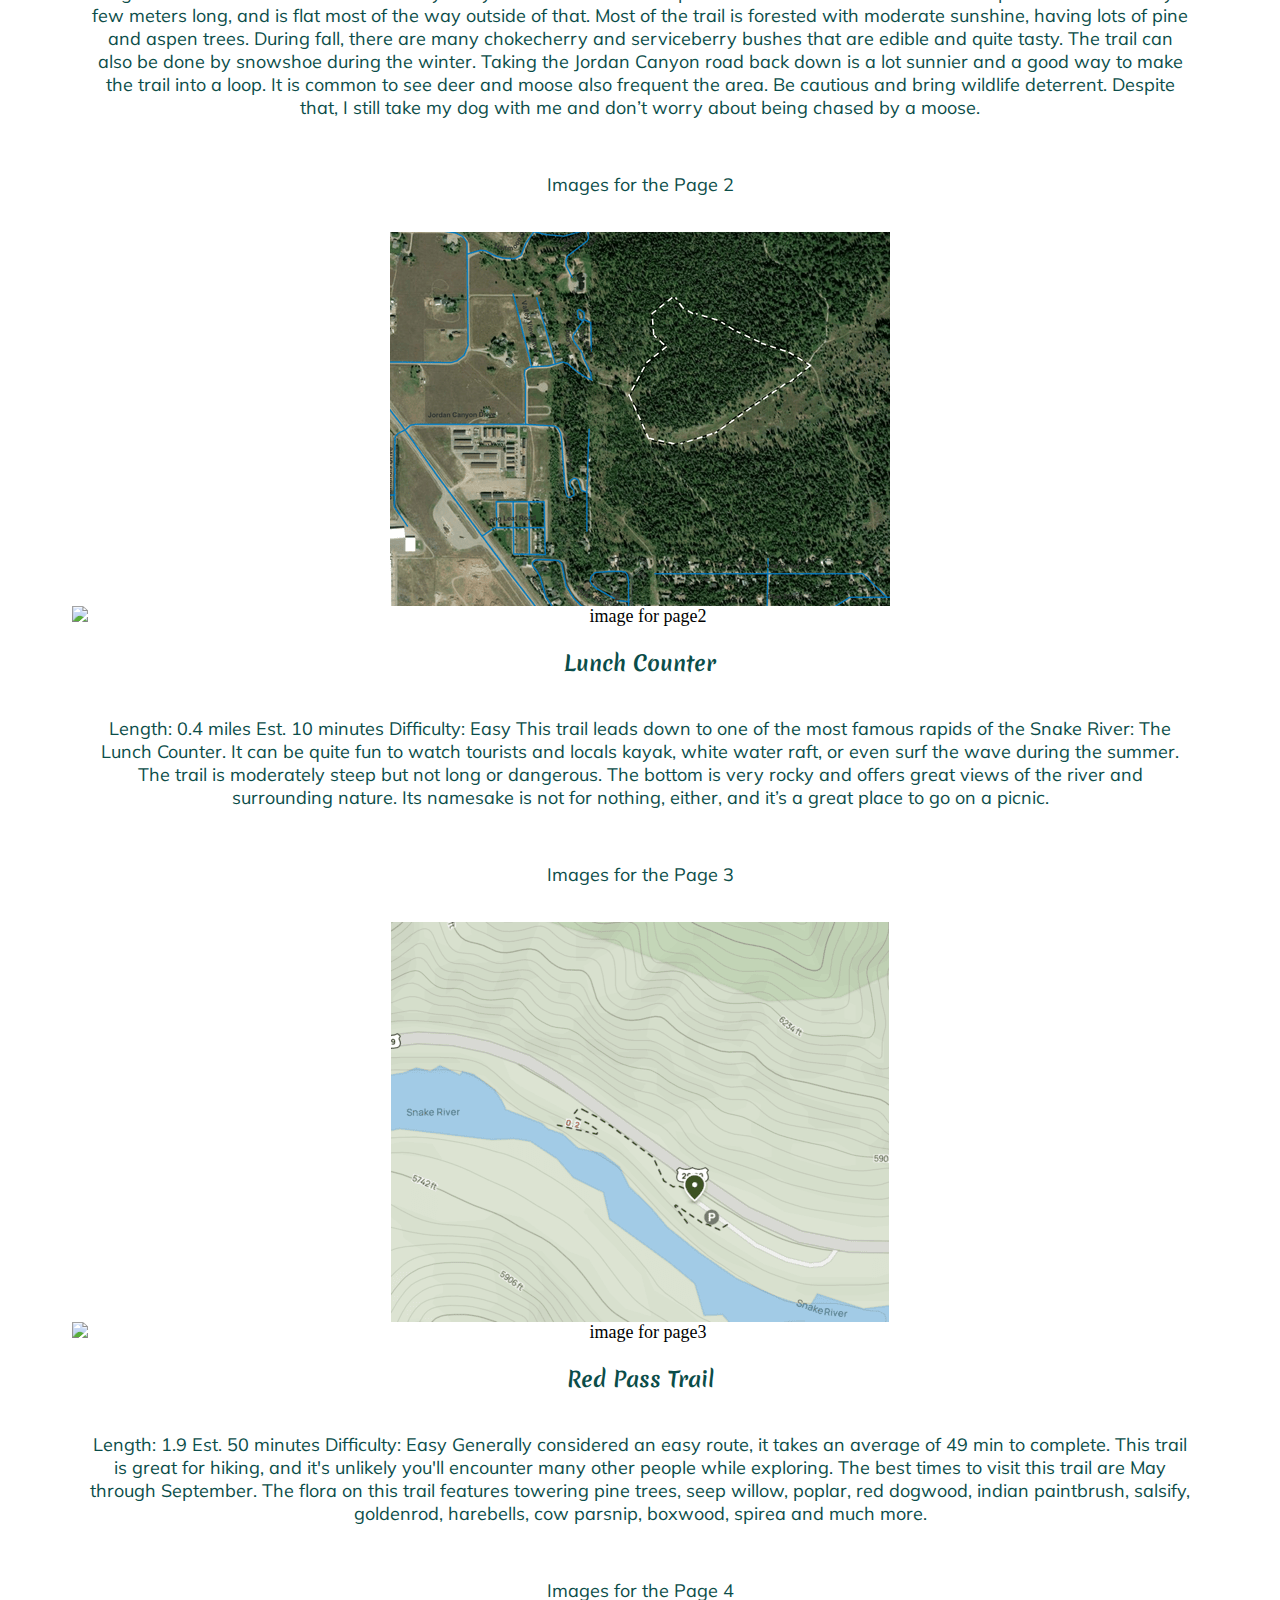
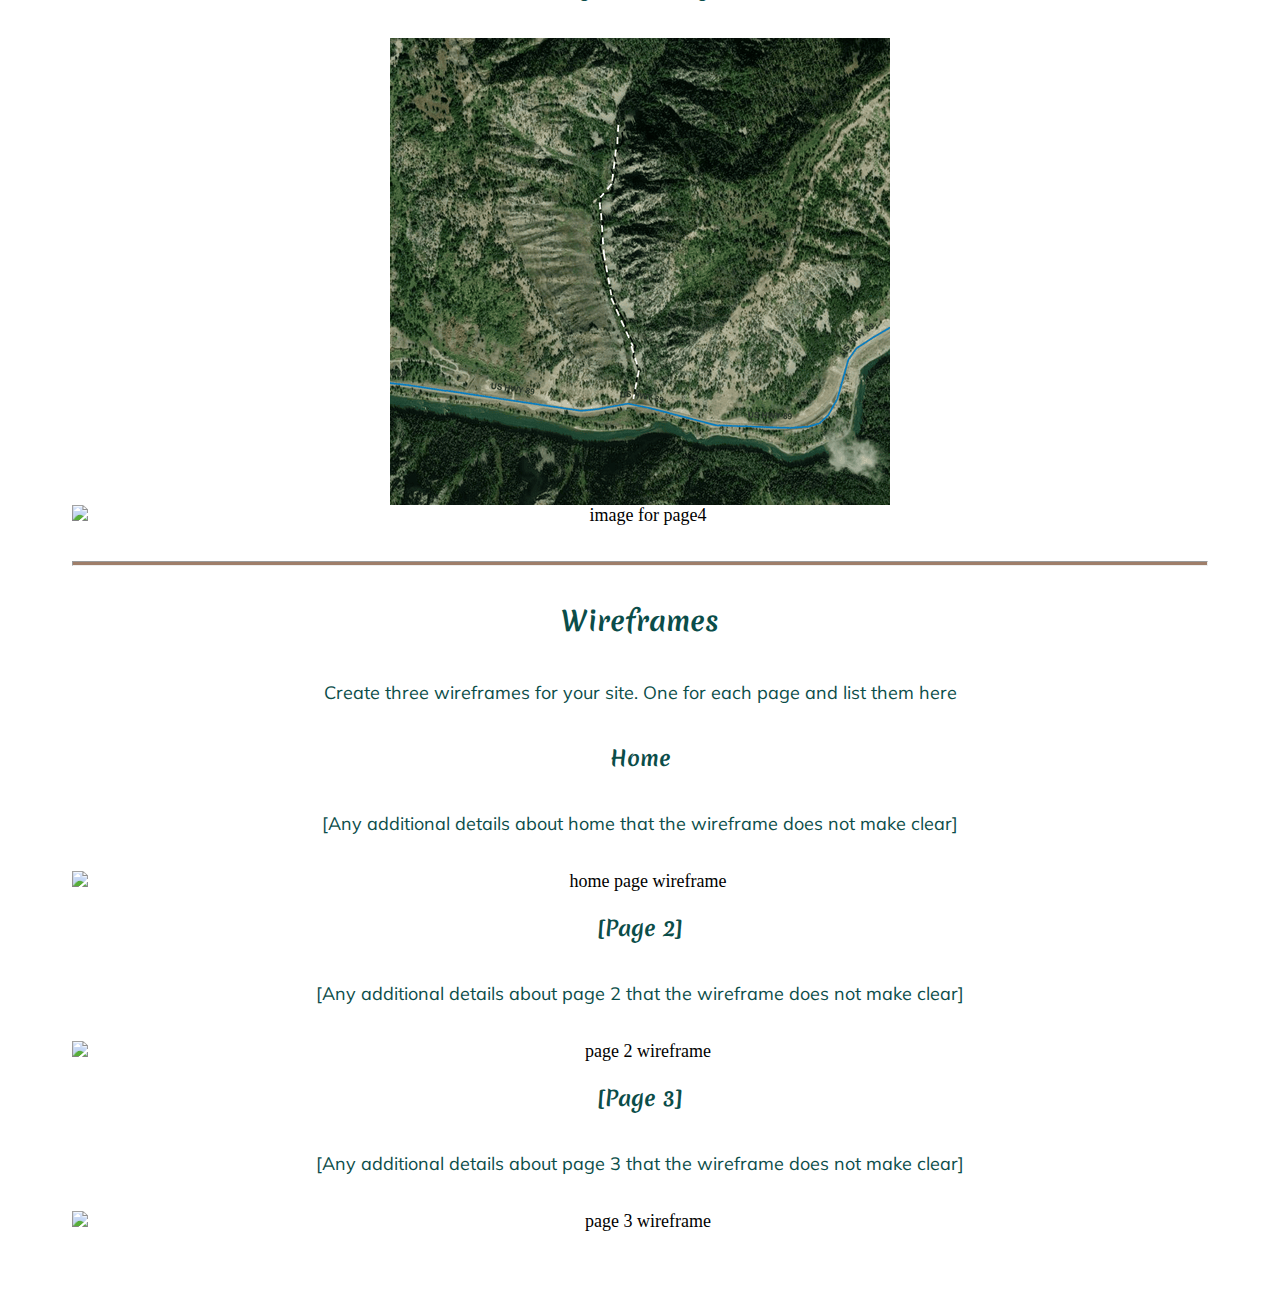
==== commit d1a3a974: "Fixed colors and page names" ====
--- a/alpine_hikes/site-plan.html
+++ b/alpine_hikes/site-plan.html
@@ -126,10 +126,8 @@
         <img src="#" alt="image for homepage">
 
       </ul>
-      <h3>[Page 2]</h3>
-      <p>
-        Afton’s Trail
-
+      <h3>Afton's Trail</h3>
+      <p>
         Length: 2.1 miles
         Est. 30 minutes
         Difficulty: Easy
@@ -144,13 +142,11 @@
         <img src="#" alt="image for page2">
 
       </ul>
-      <h3>[Page 3]</h3>
-      <p>
-        Lunch Counter
-
+      <h3>Lunch Counter</h3>
+      <p>
         Length: 0.4 miles
         Est. 10 minutes
-        Difficulty: Moderate
+        Difficulty: Easy
 
         This trail leads down to one of the most famous rapids of the Snake River: The Lunch Counter. It can be quite fun to watch tourists and locals kayak, white water raft, or even surf the wave during the summer. 
 
@@ -162,13 +158,11 @@
         <img src="#" alt="image for page3">
 
       </ul>
-      <h3>[Page 4]</h3>
-      <p>
-        Red Pass Trail
-
+      <h3>Red Pass Trail</h3>
+      <p>
         Length: 1.9
         Est. 50 minutes
-        Difficulty: Moderate
+        Difficulty: Easy
 
         Generally considered an easy route, it takes an average of 49 min to complete. This trail is great for hiking, and it's unlikely you'll encounter many other people while exploring. The best times to visit this trail are May through September. The flora on this trail features towering pine trees, seep willow, poplar, red dogwood, indian paintbrush, salsify, goldenrod, harebells, cow parsnip, boxwood, spirea and much more.
 
--- a/alpine_hikes/styles/site-plan.css
+++ b/alpine_hikes/styles/site-plan.css
@@ -9,22 +9,22 @@
   --primary-color: #0b4d49   ;
   --secondary-color: #16929b ;
   --accent1-color: #9F7E69;
-  --accent2-color: #fefefd;
+  --accent2-color: #A48E70;
 
   /* change the values below to your chosen font(s) */
   --heading-font: Merienda, Helvetica, serif;
   --paragraph-font: Mulish, Garamond, sans-serif;
 
   /* these colors below should be chosen from among your palette colors above */
-  --headline-color-on-white: #396E94;  /* headlines on a white background */ 
-  --headline-color-on-color: white; /* headlines on a colored background */ 
-  --paragraph-color-on-white: #396E94; /* paragraph text on a white background */ 
-  --paragraph-color-on-color: white; /* paragraph text on a colored background */ 
-  --paragraph-background-color: #396E94  ;
-  --nav-link-color: #396E94;
-  --nav-background-color: #D4AC0D;
-  --nav-hover-link-color: white;
-  --nav-hover-background-color: #396E94;
+  --headline-color-on-white: var(--primary-color);  /* headlines on a white background */ 
+  --headline-color-on-color: #fefefd; /* headlines on a colored background */ 
+  --paragraph-color-on-white: var(--primary-color); /* paragraph text on a white background */ 
+  --paragraph-color-on-color: #fefefd; /* paragraph text on a colored background */ 
+  --paragraph-background-color: var(--secondary-color)  ;
+  --nav-link-color: var(--primary-color);
+  --nav-background-color: var(--accent2-color);
+  --nav-hover-link-color: var(--secondary-color);
+  --nav-hover-background-color: var(--primary-color);
 }
 
 
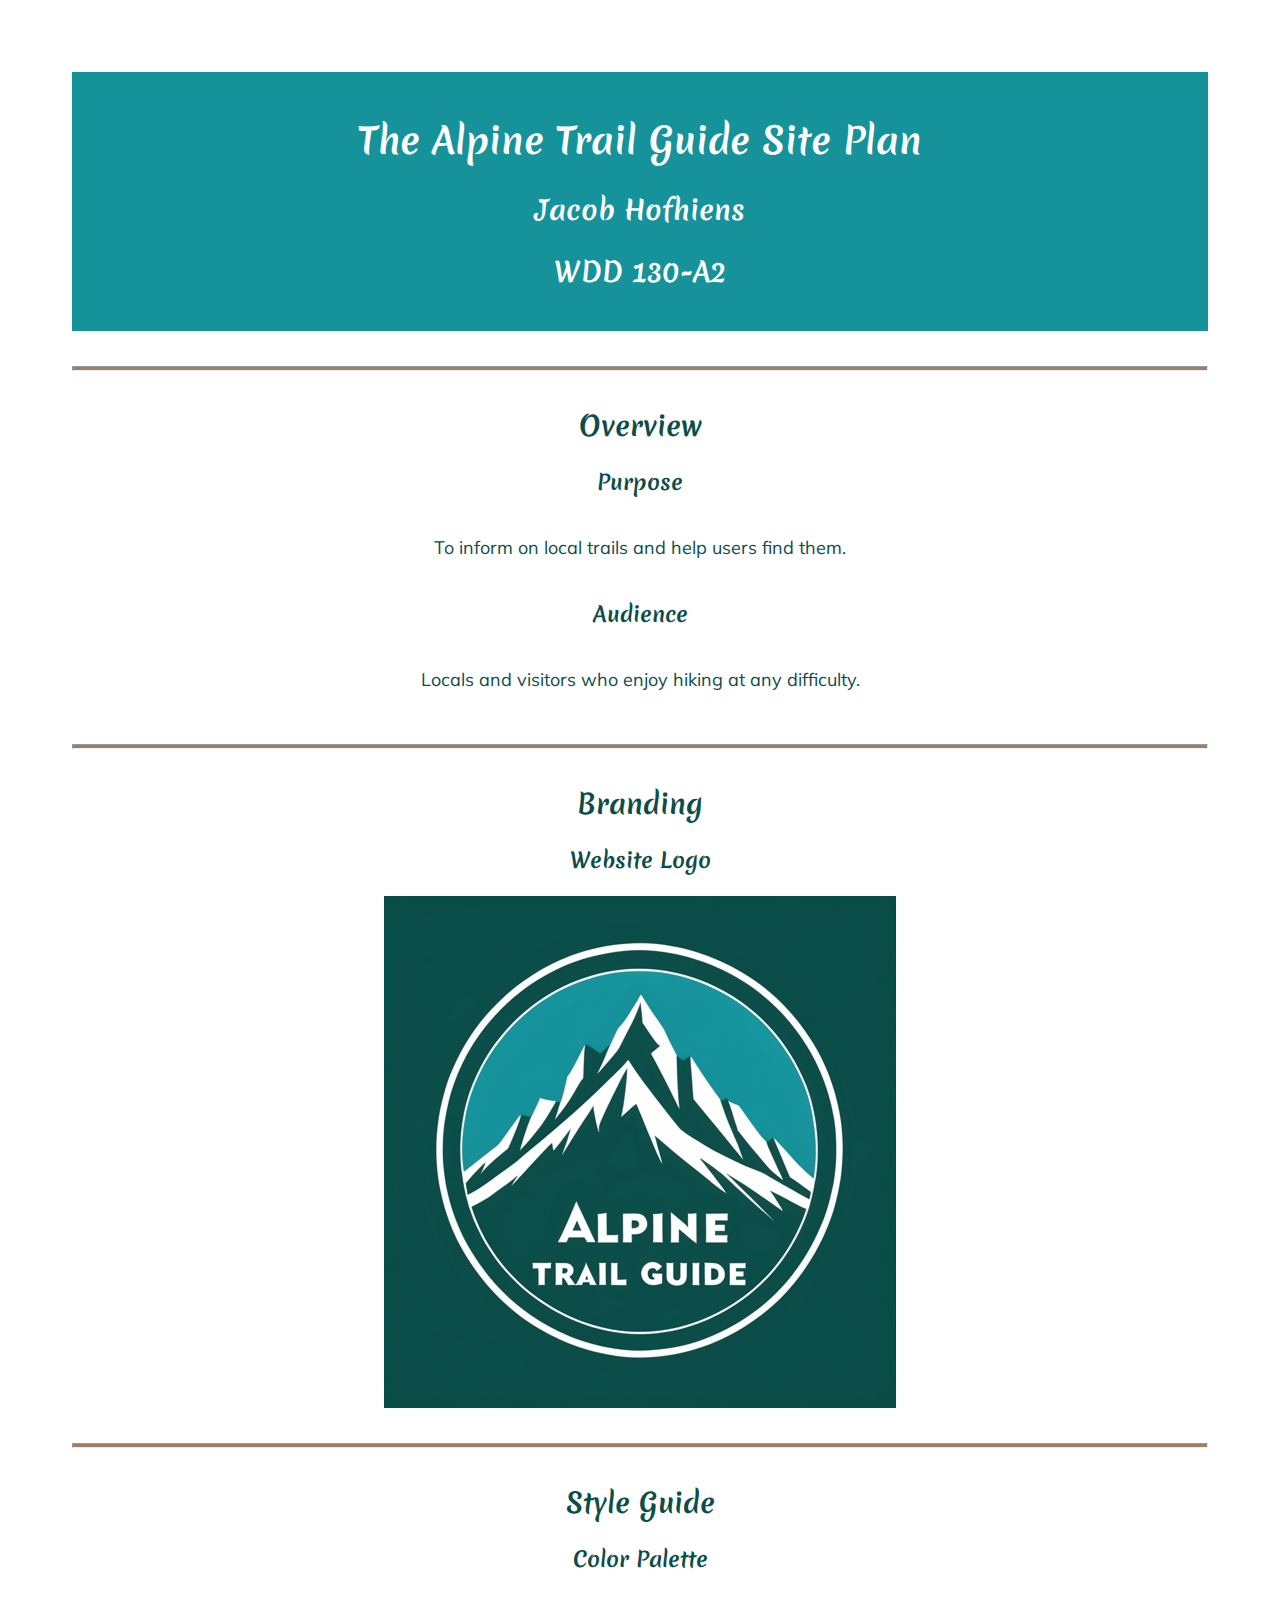
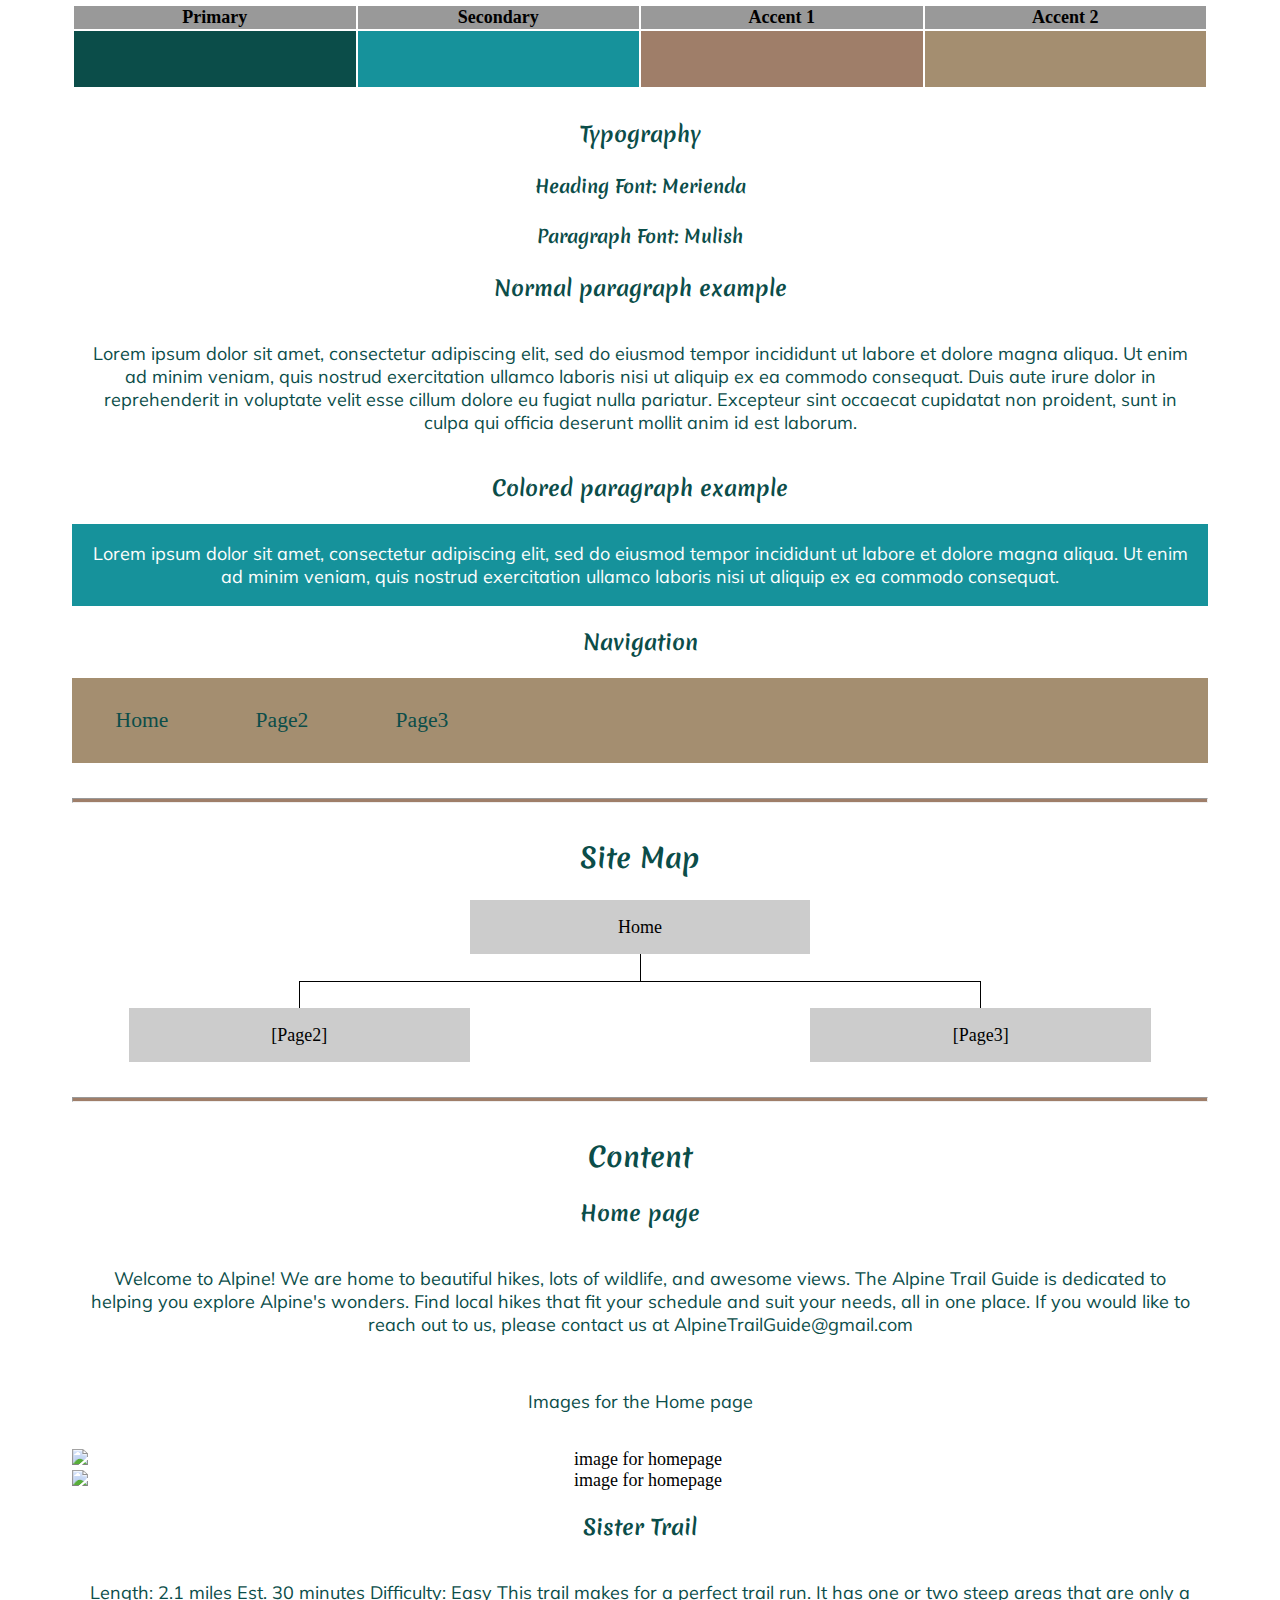
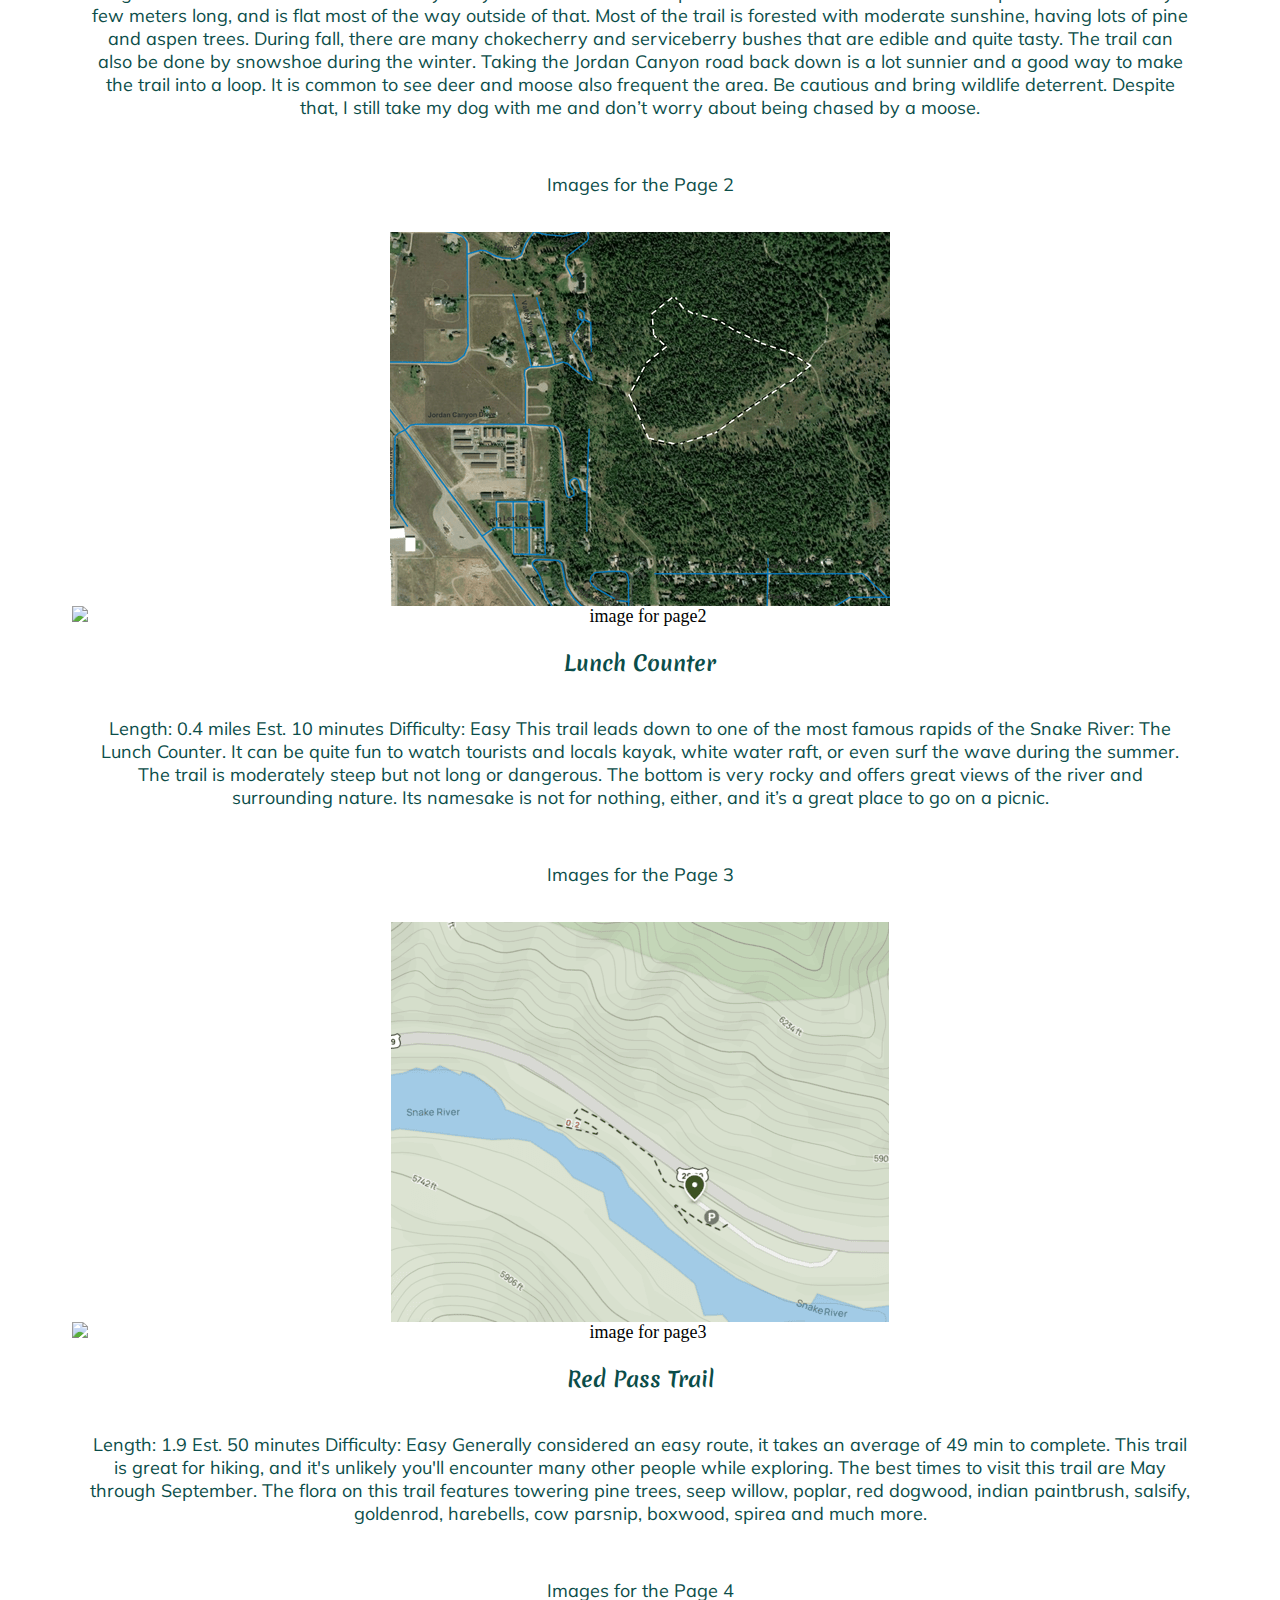
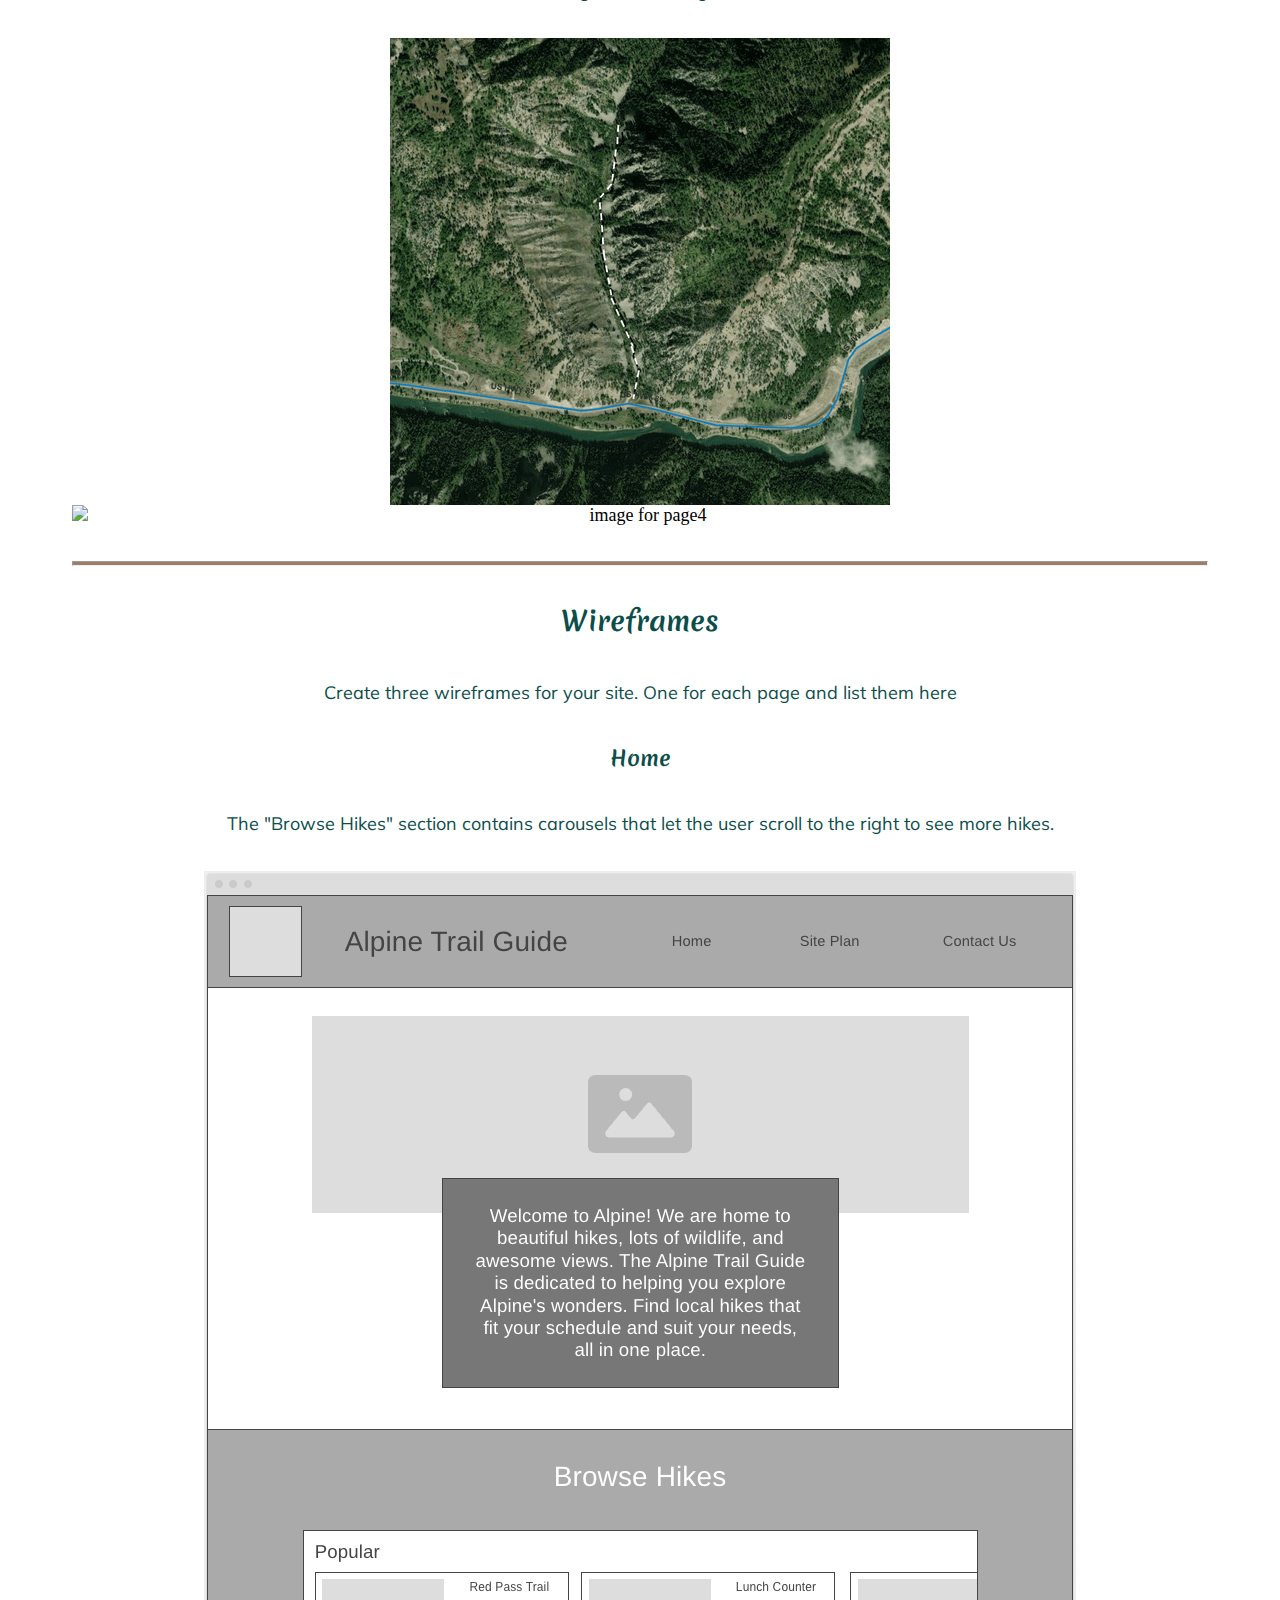
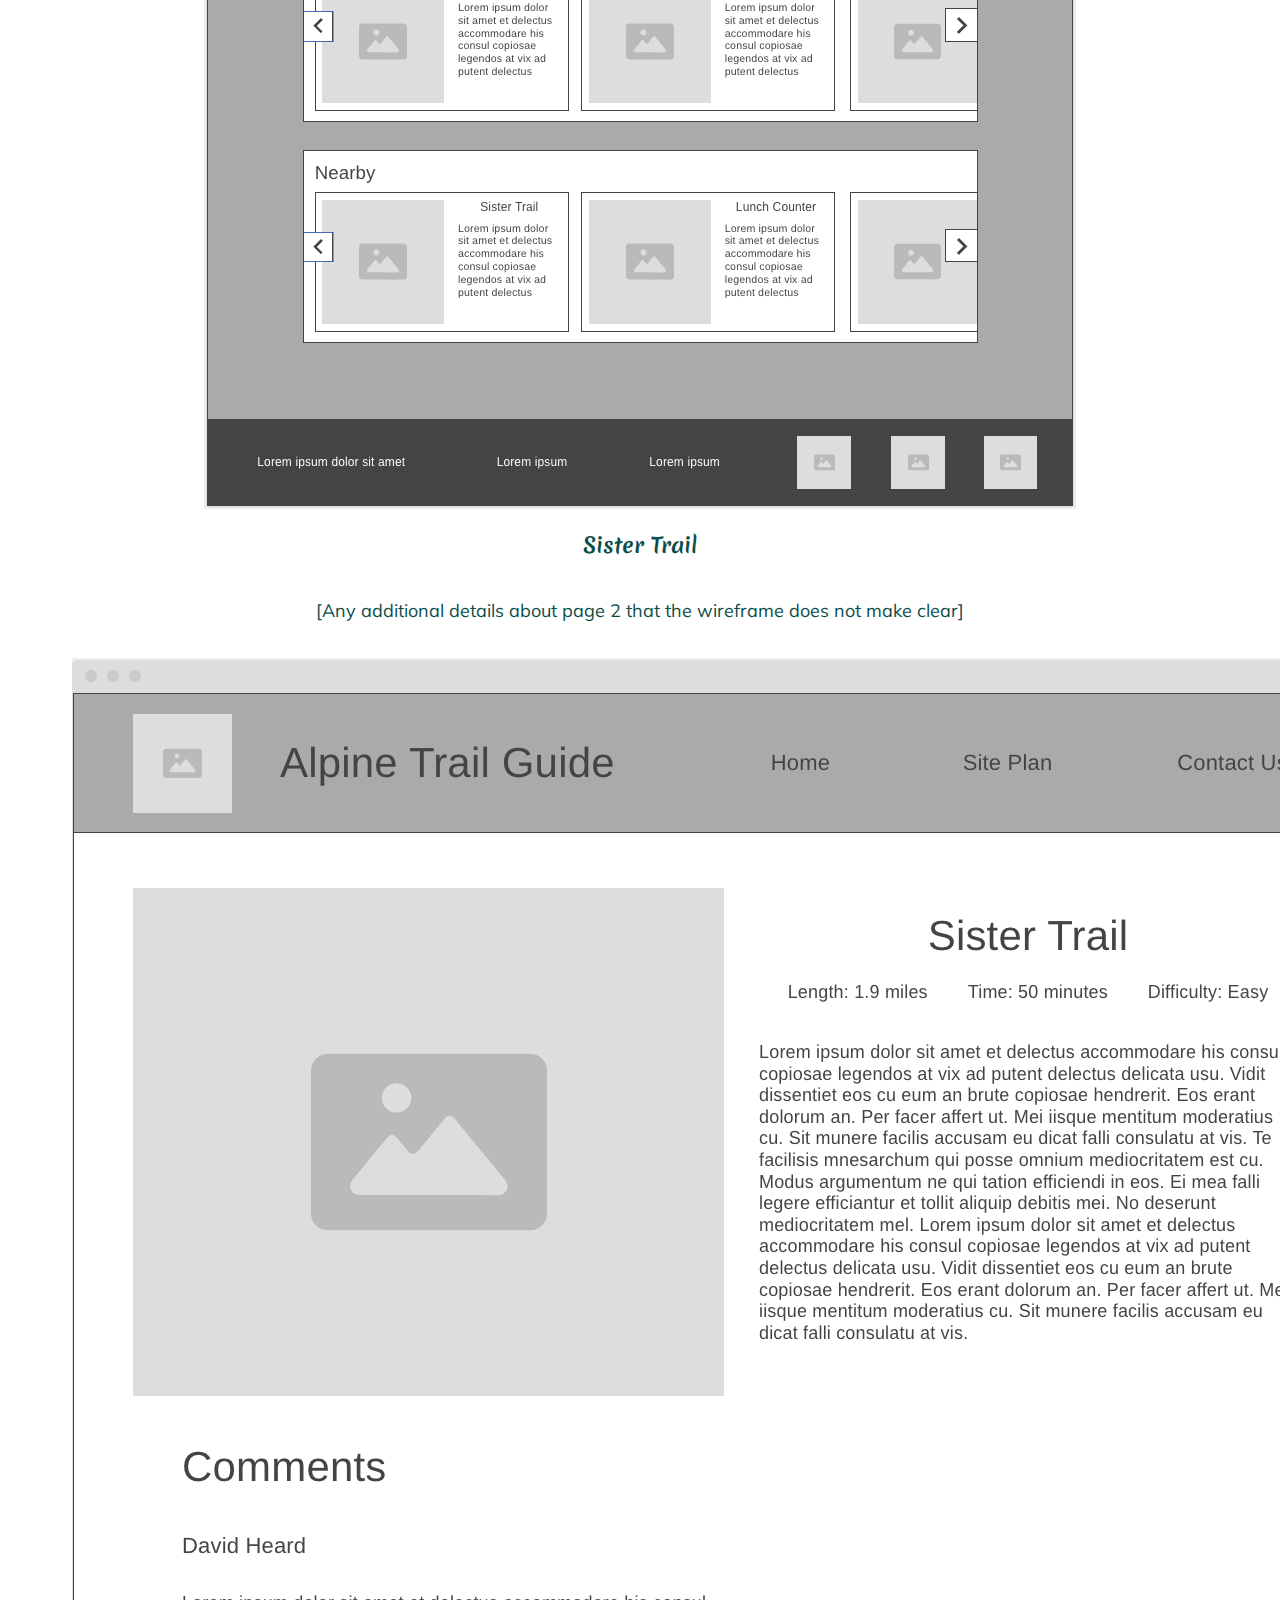
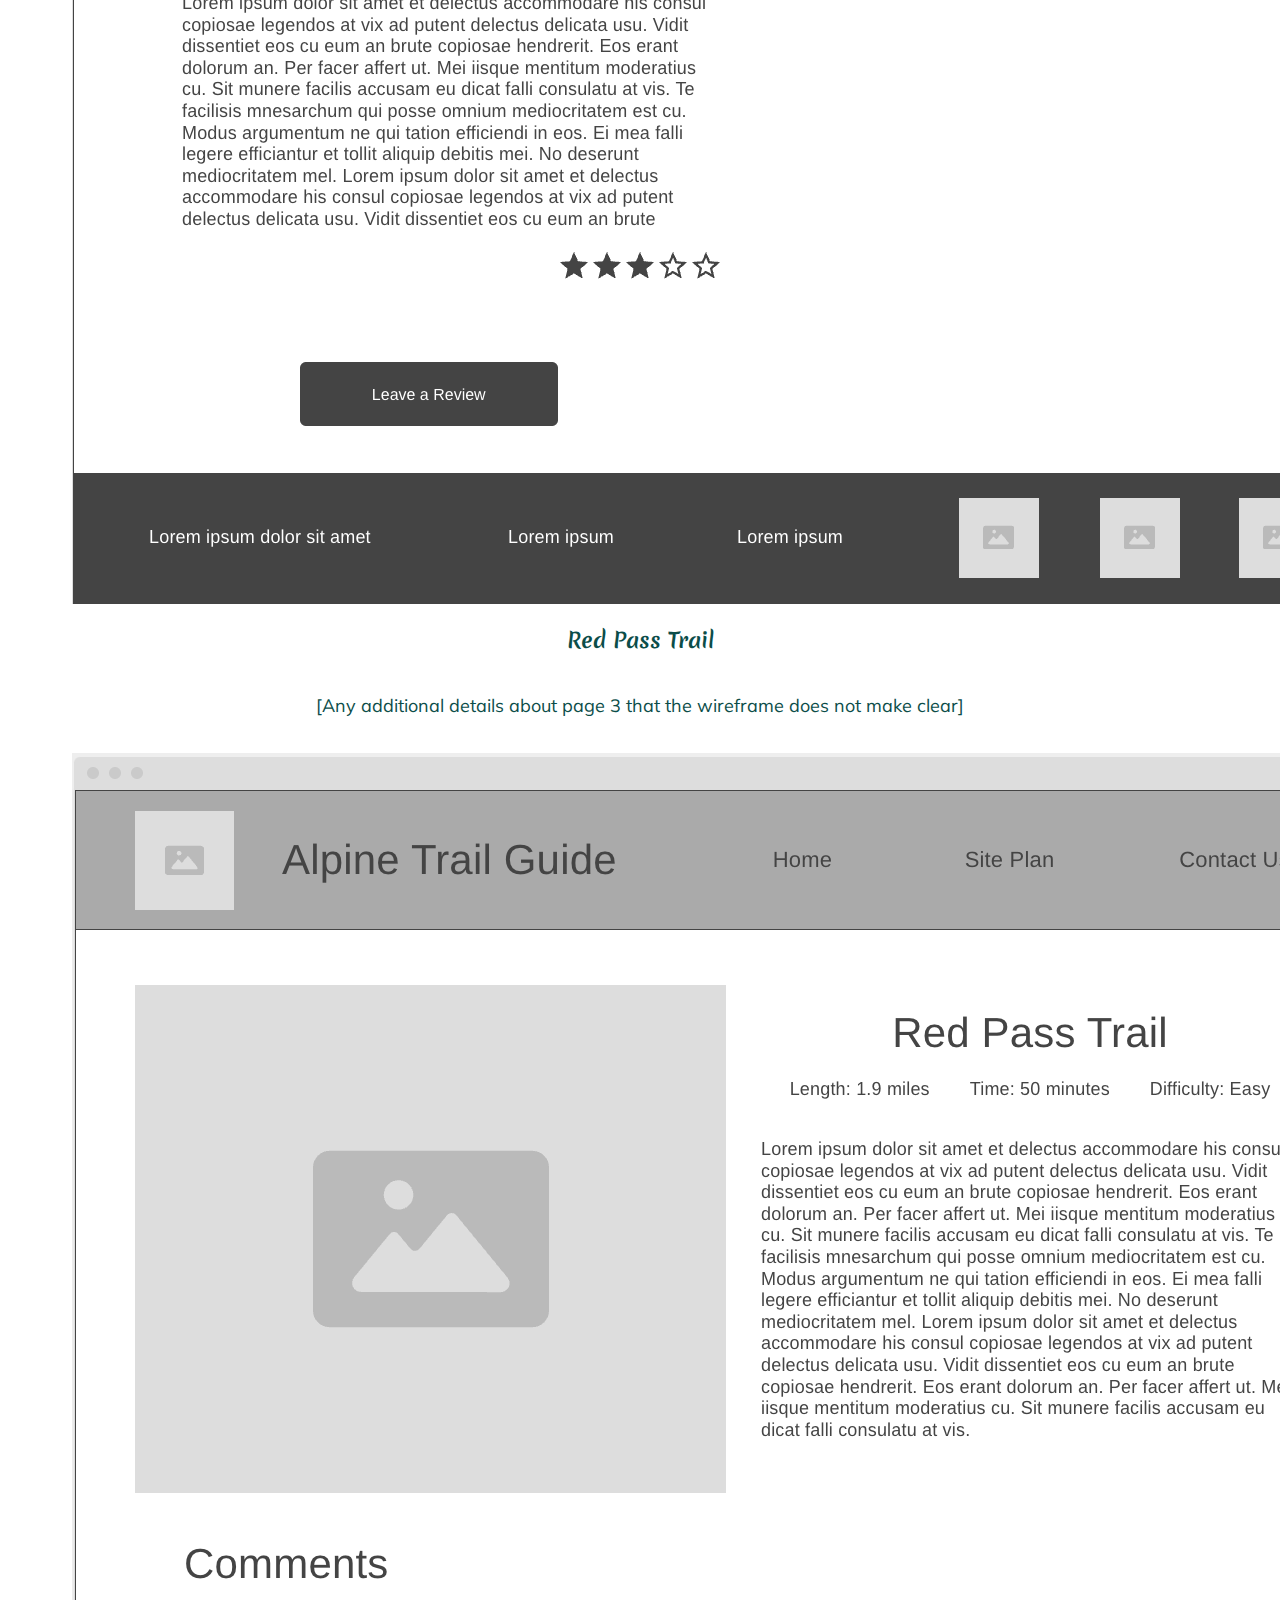
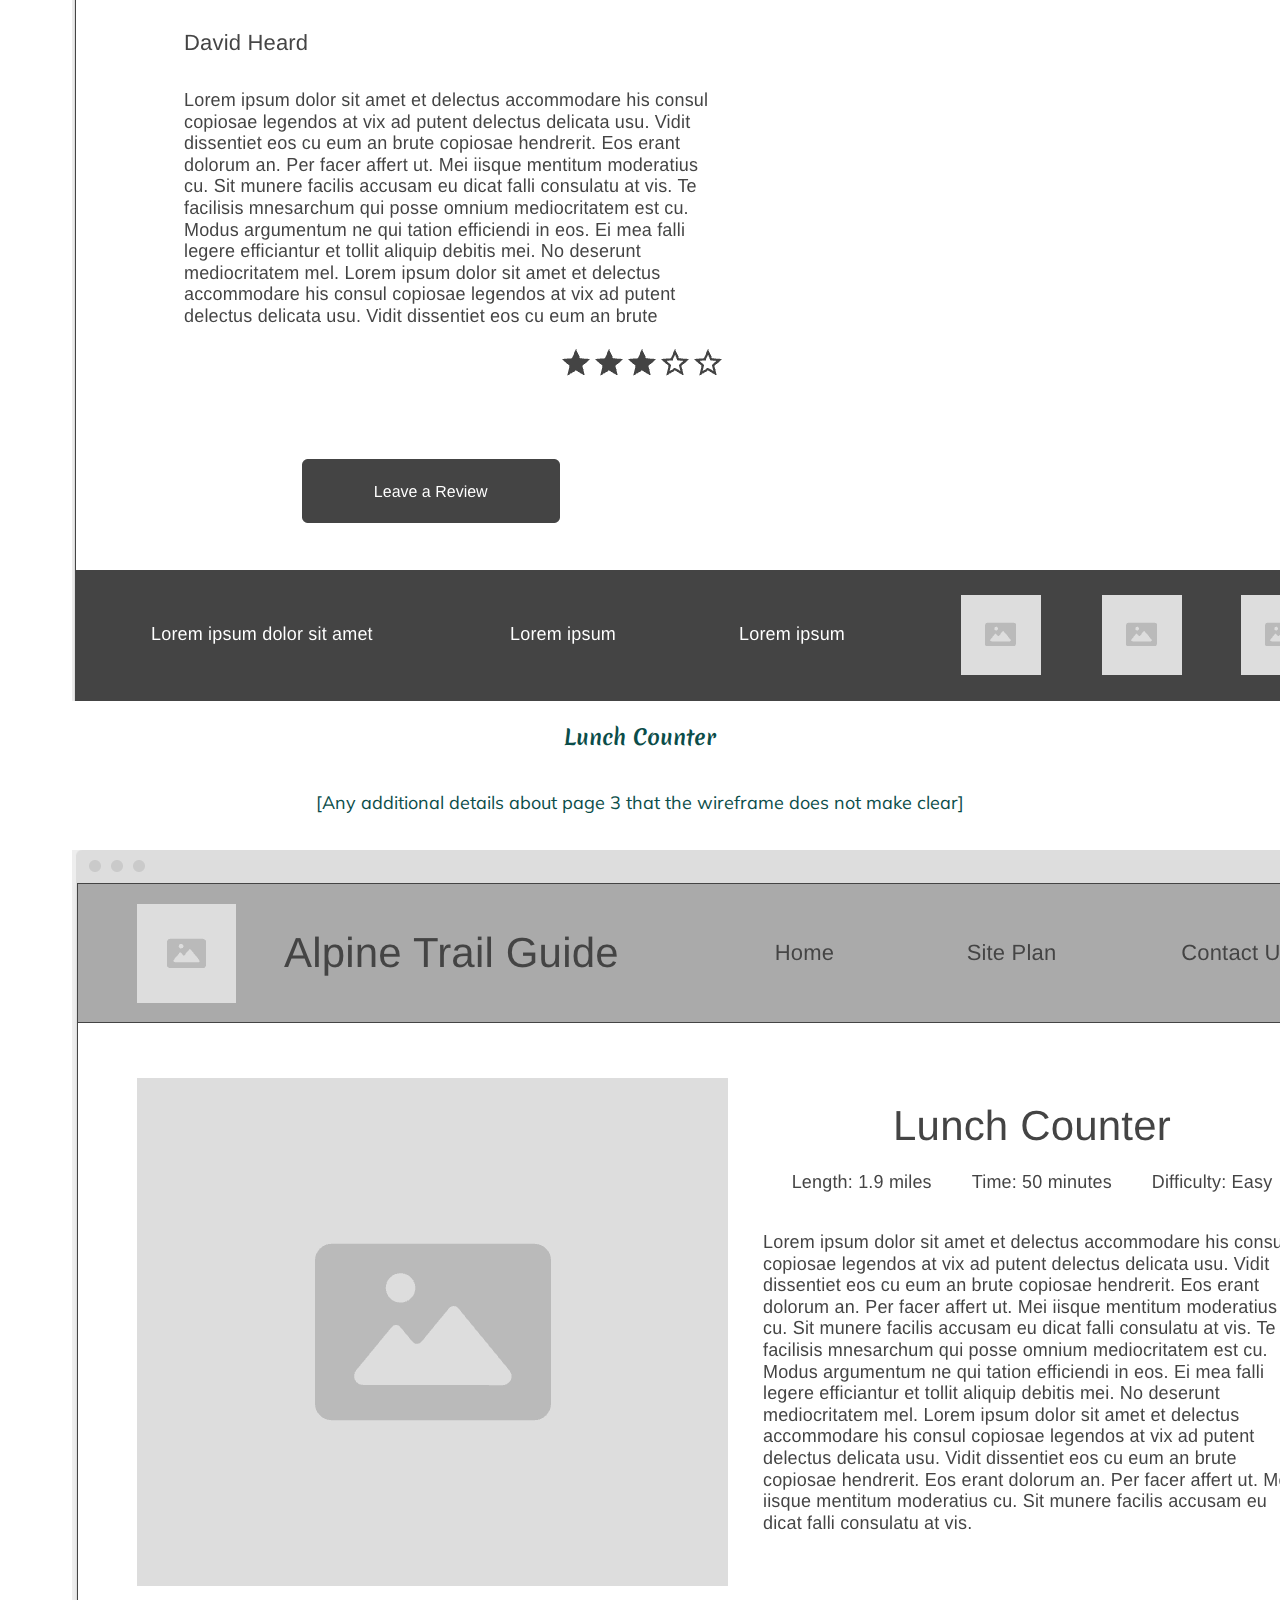
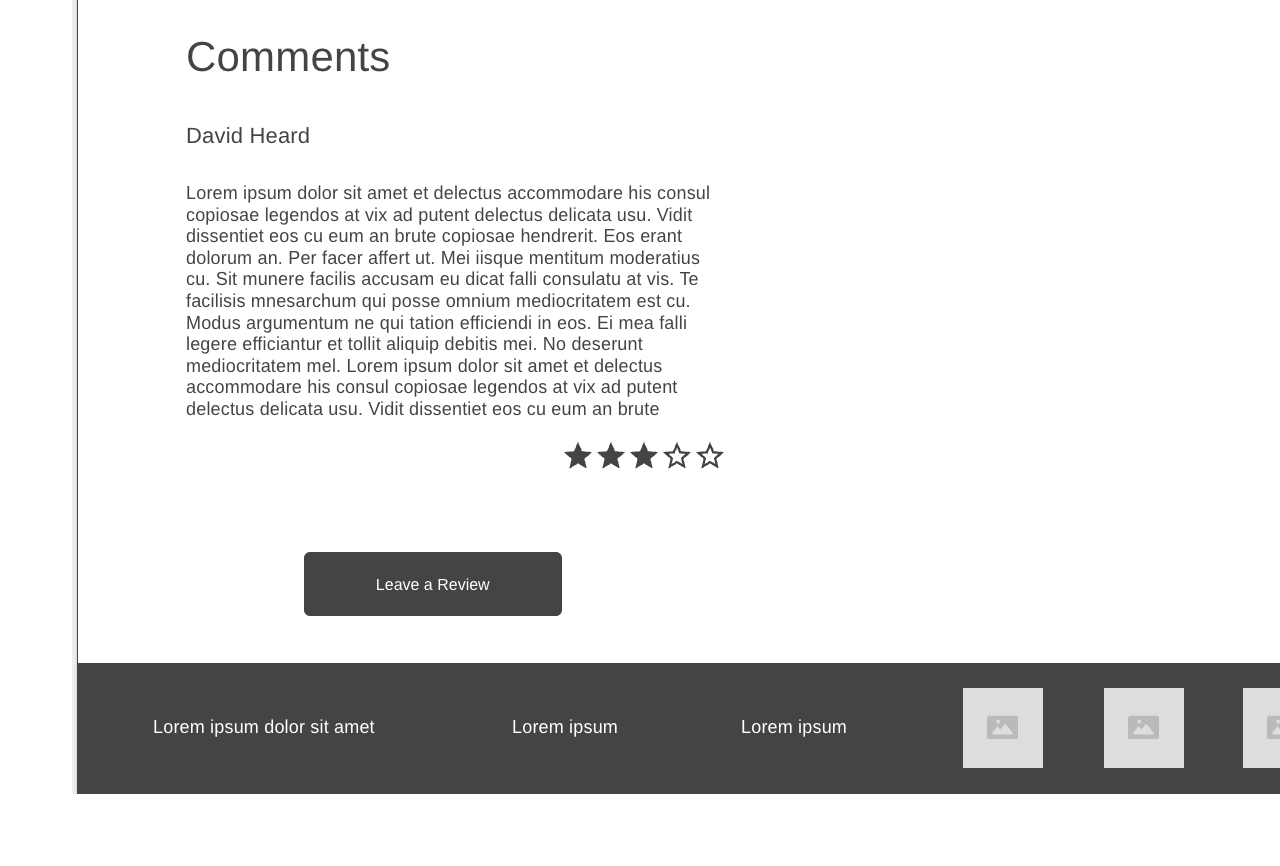
==== commit b8cf0e1f: "Wireframes for trail guide" ====
--- a/alpine_hikes/site-plan.html
+++ b/alpine_hikes/site-plan.html
@@ -126,7 +126,7 @@
         <img src="#" alt="image for homepage">
 
       </ul>
-      <h3>Afton's Trail</h3>
+      <h3>Sister Trail</h3>
       <p>
         Length: 2.1 miles
         Est. 30 minutes
@@ -181,21 +181,27 @@
 
       <h3>Home</h3>
       <p>         
-        [Any additional details about home that the wireframe does not make clear]
-      </p>
-      <img src="#" alt="home page wireframe">
-
-      <h3>[Page 2]</h3>
+        The "Browse Hikes" section contains carousels that let the user scroll to the right to see more hikes.
+      </p>
+      <img src="images/trail_home_wireframe.png" alt="home page wireframe">
+
+      <h3>Sister Trail</h3>
       <p>         
         [Any additional details about page 2 that the wireframe does not make clear]
       </p>
-      <img src="#" alt="page 2 wireframe">
-
-      <h3>[Page 3]</h3>
+      <img src="images/sister_trail_wireframe.png" alt="sister trail wireframe">
+
+      <h3>Red Pass Trail</h3>
       <p>         
         [Any additional details about page 3 that the wireframe does not make clear]
       </p>
-      <img src="#" alt="page 3 wireframe">
+      <img src="images/red_pass_trail_wireframe.png" alt="red pass trail wireframe">
+
+      <h3>Lunch Counter</h3>
+      <p>         
+        [Any additional details about page 3 that the wireframe does not make clear]
+      </p>
+      <img src="images/lunch_counter_wireframe.png" alt="lunch counter wireframe">
     </main>
   </body>
 
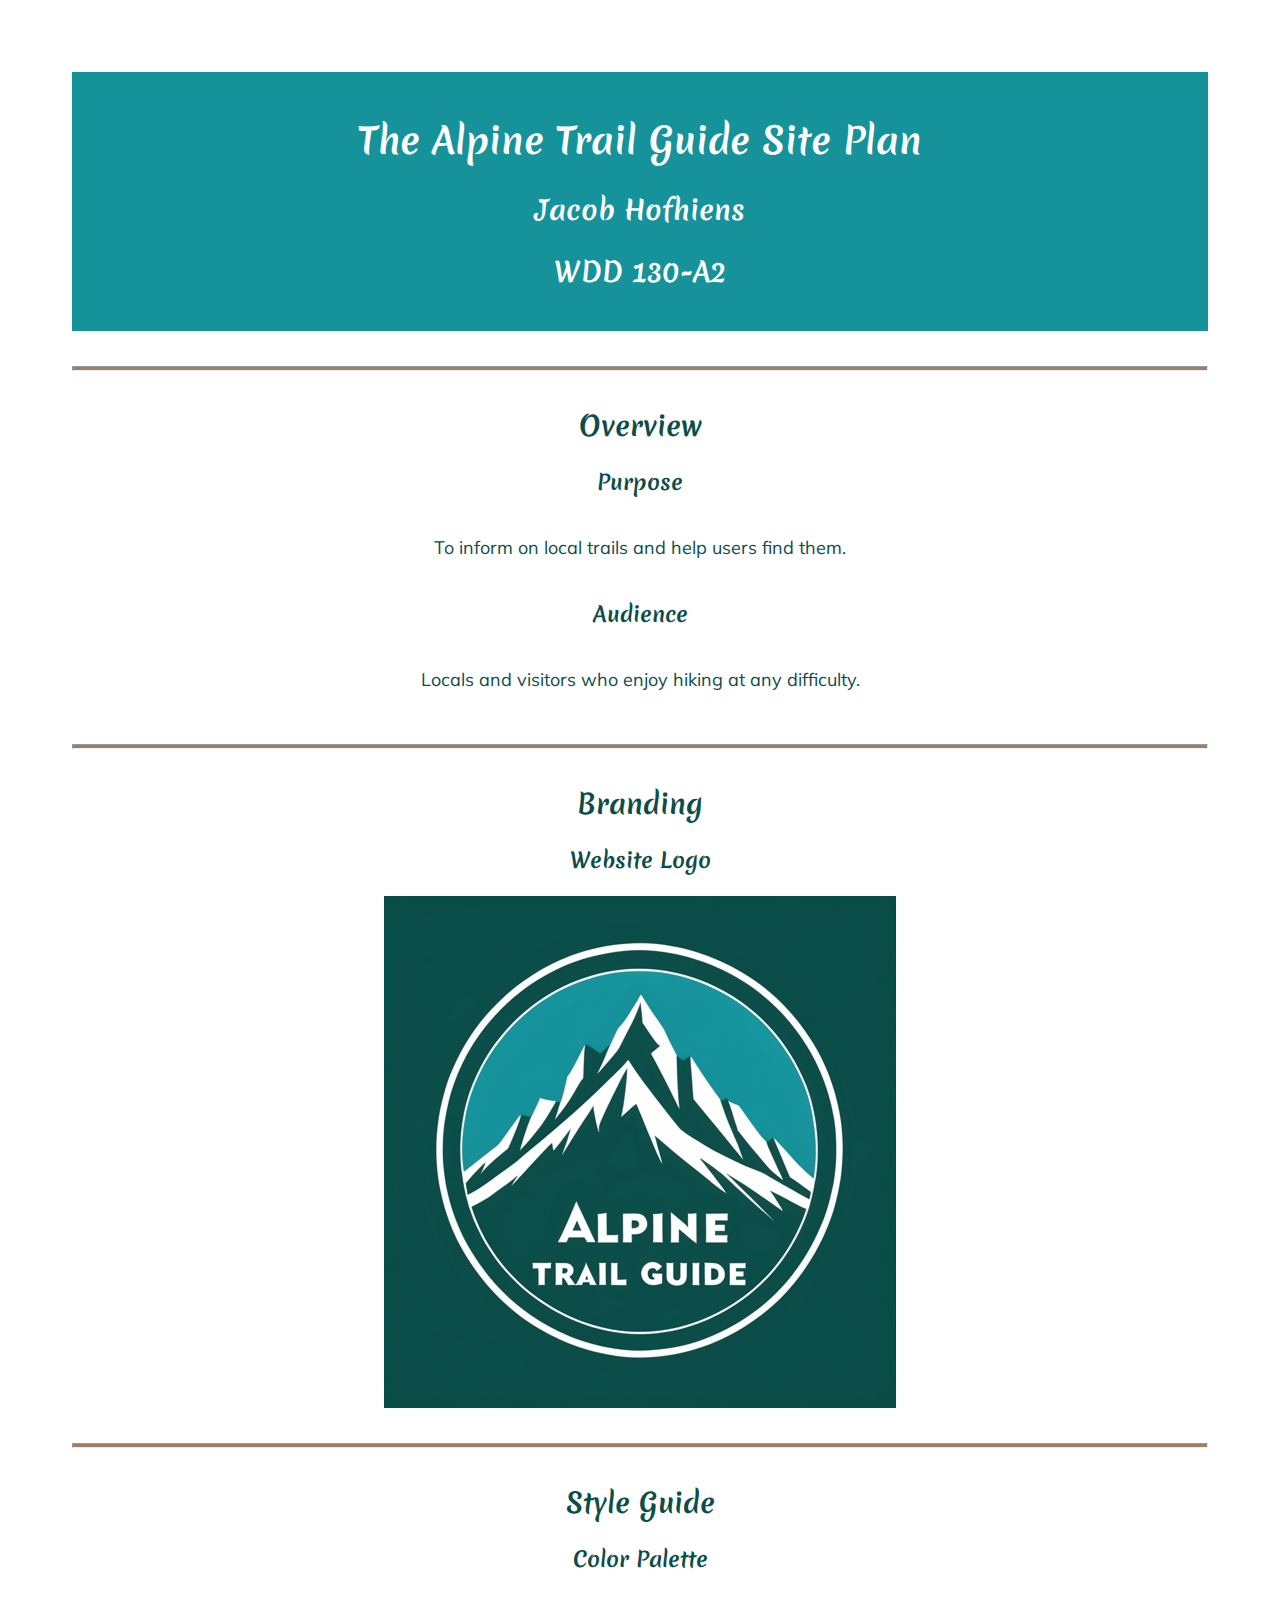
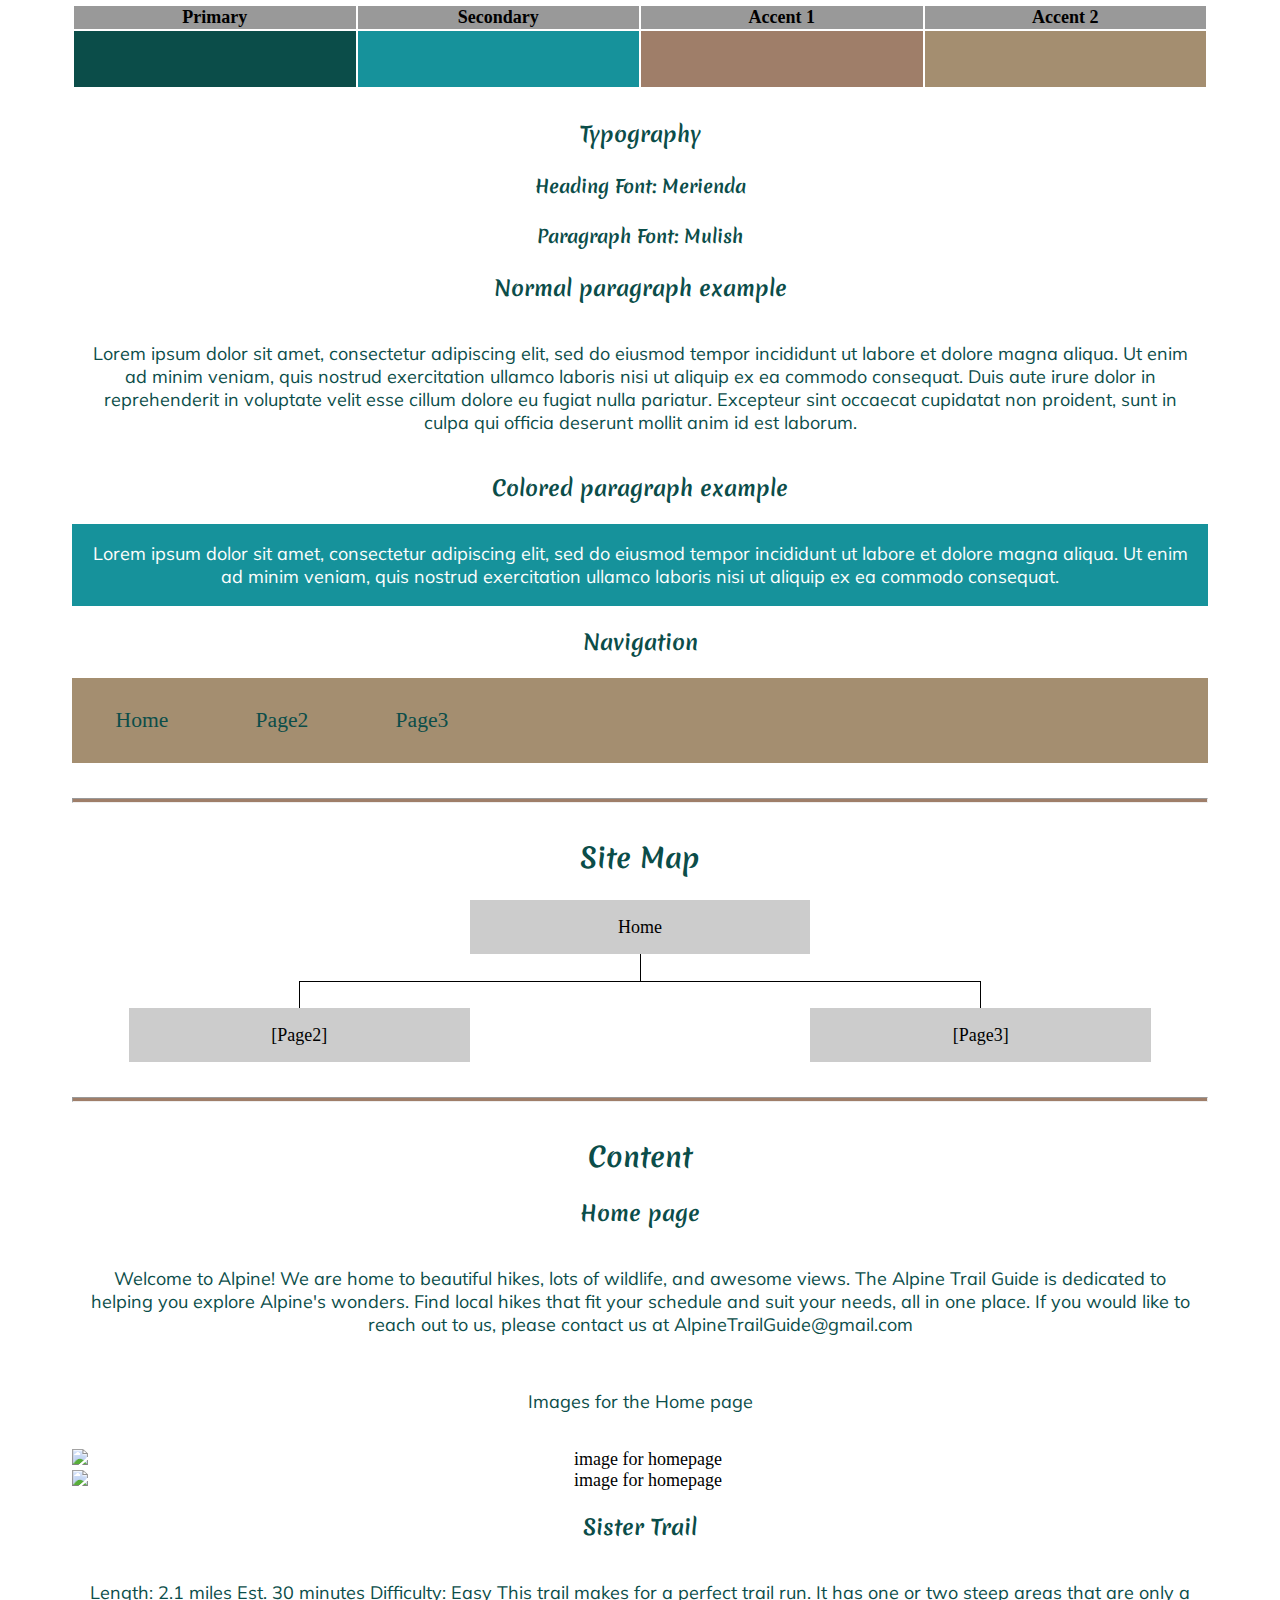
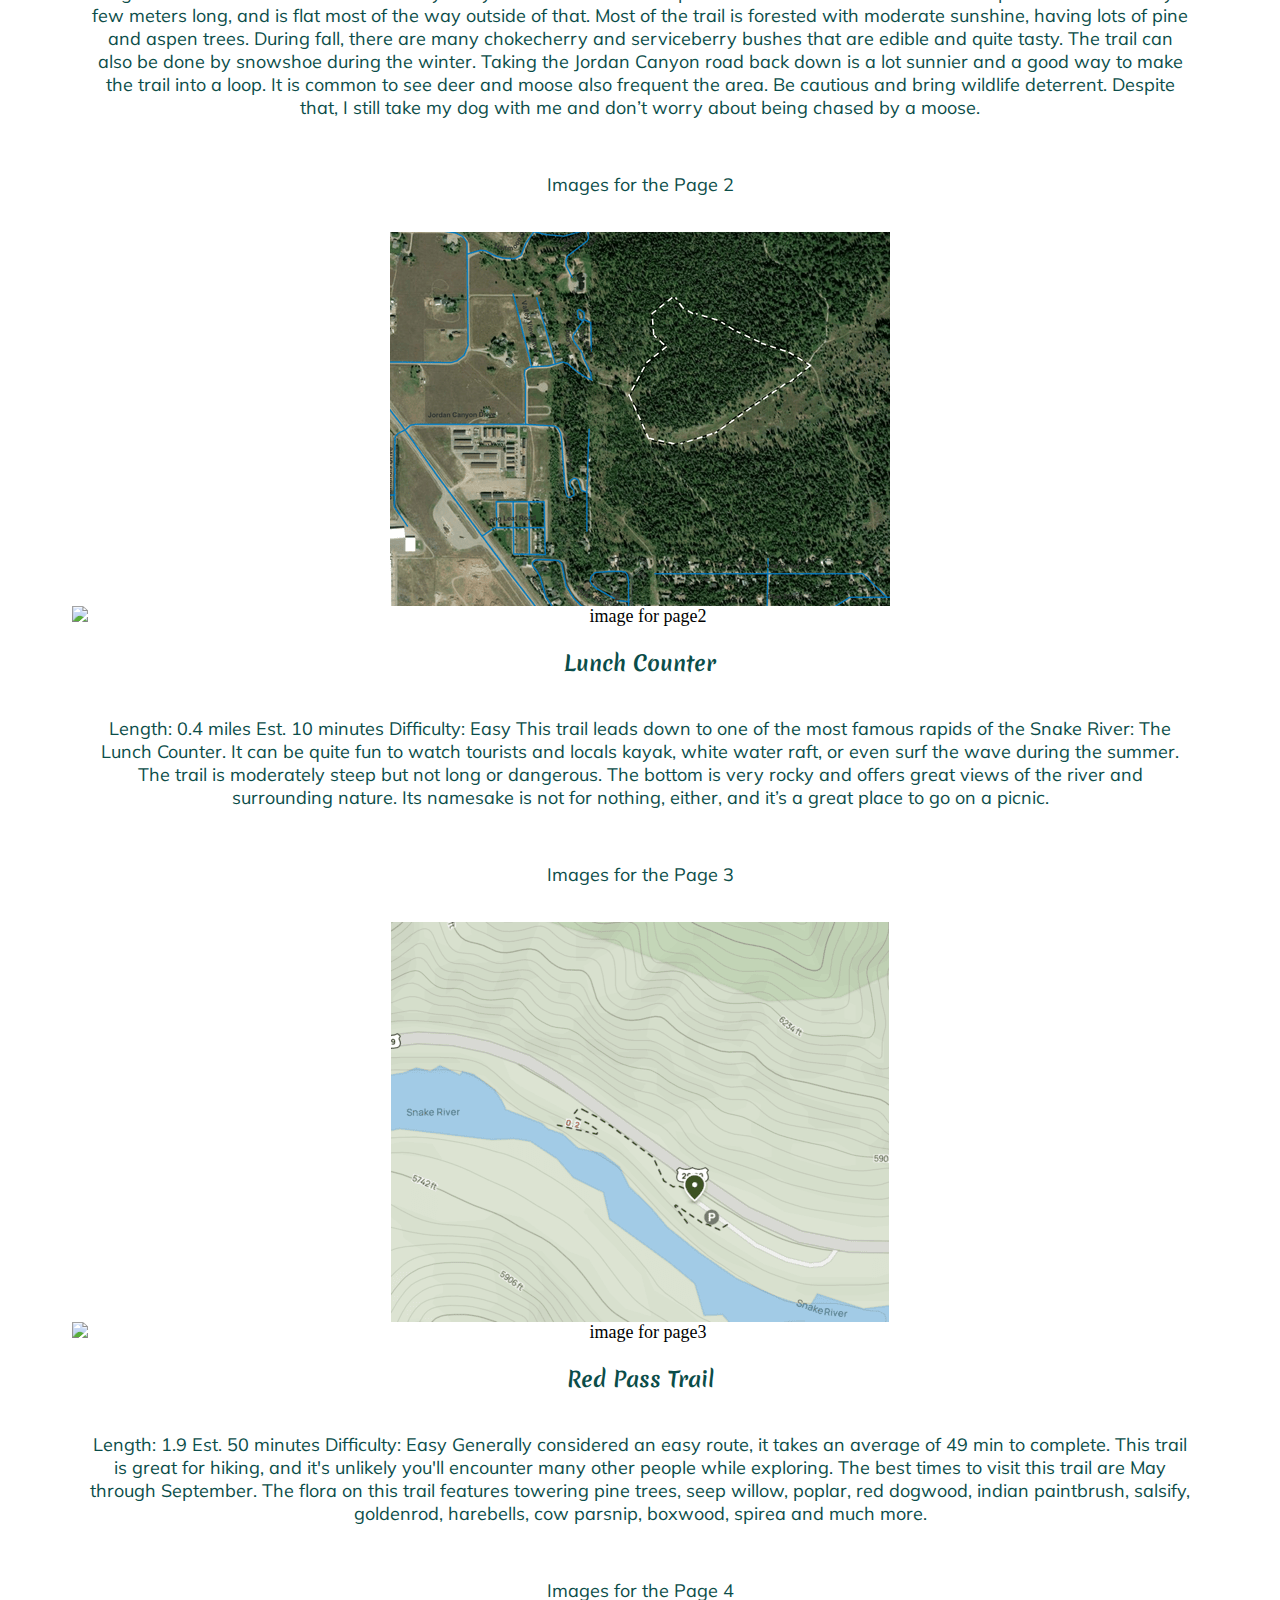
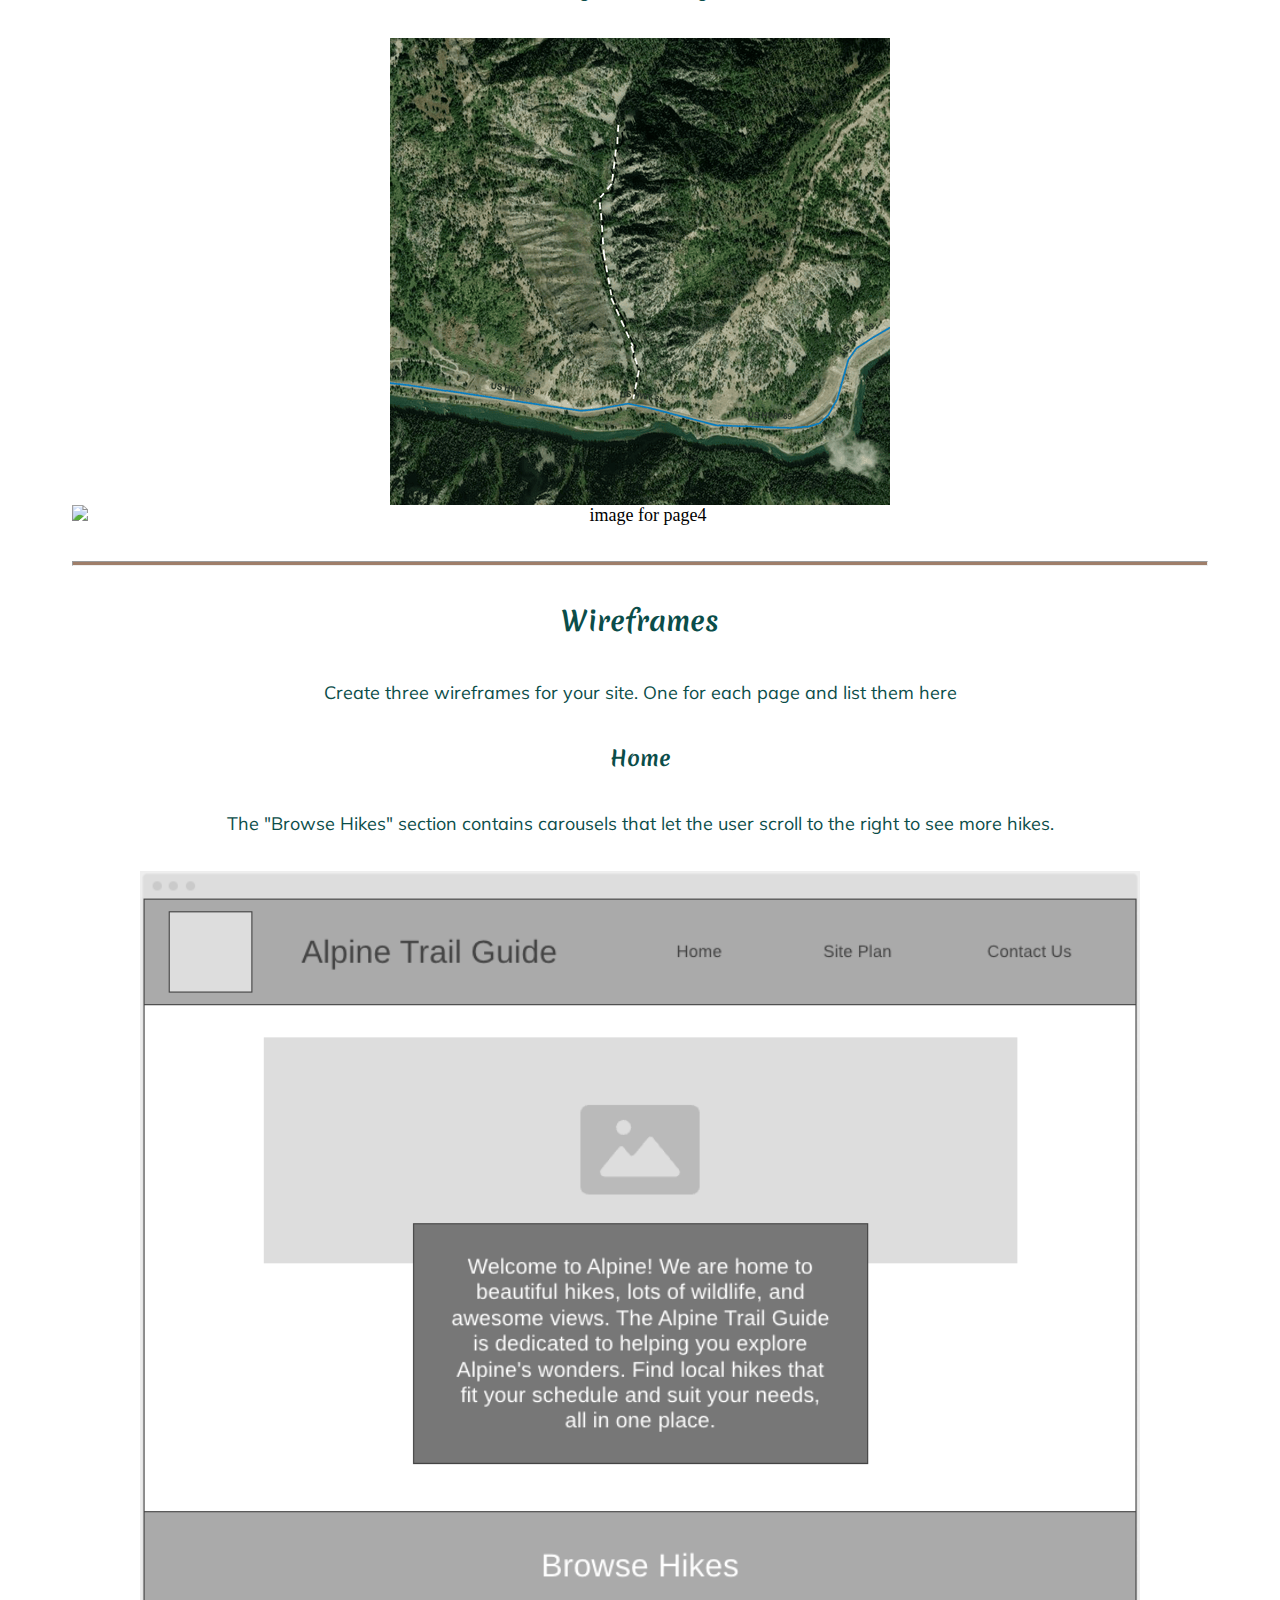
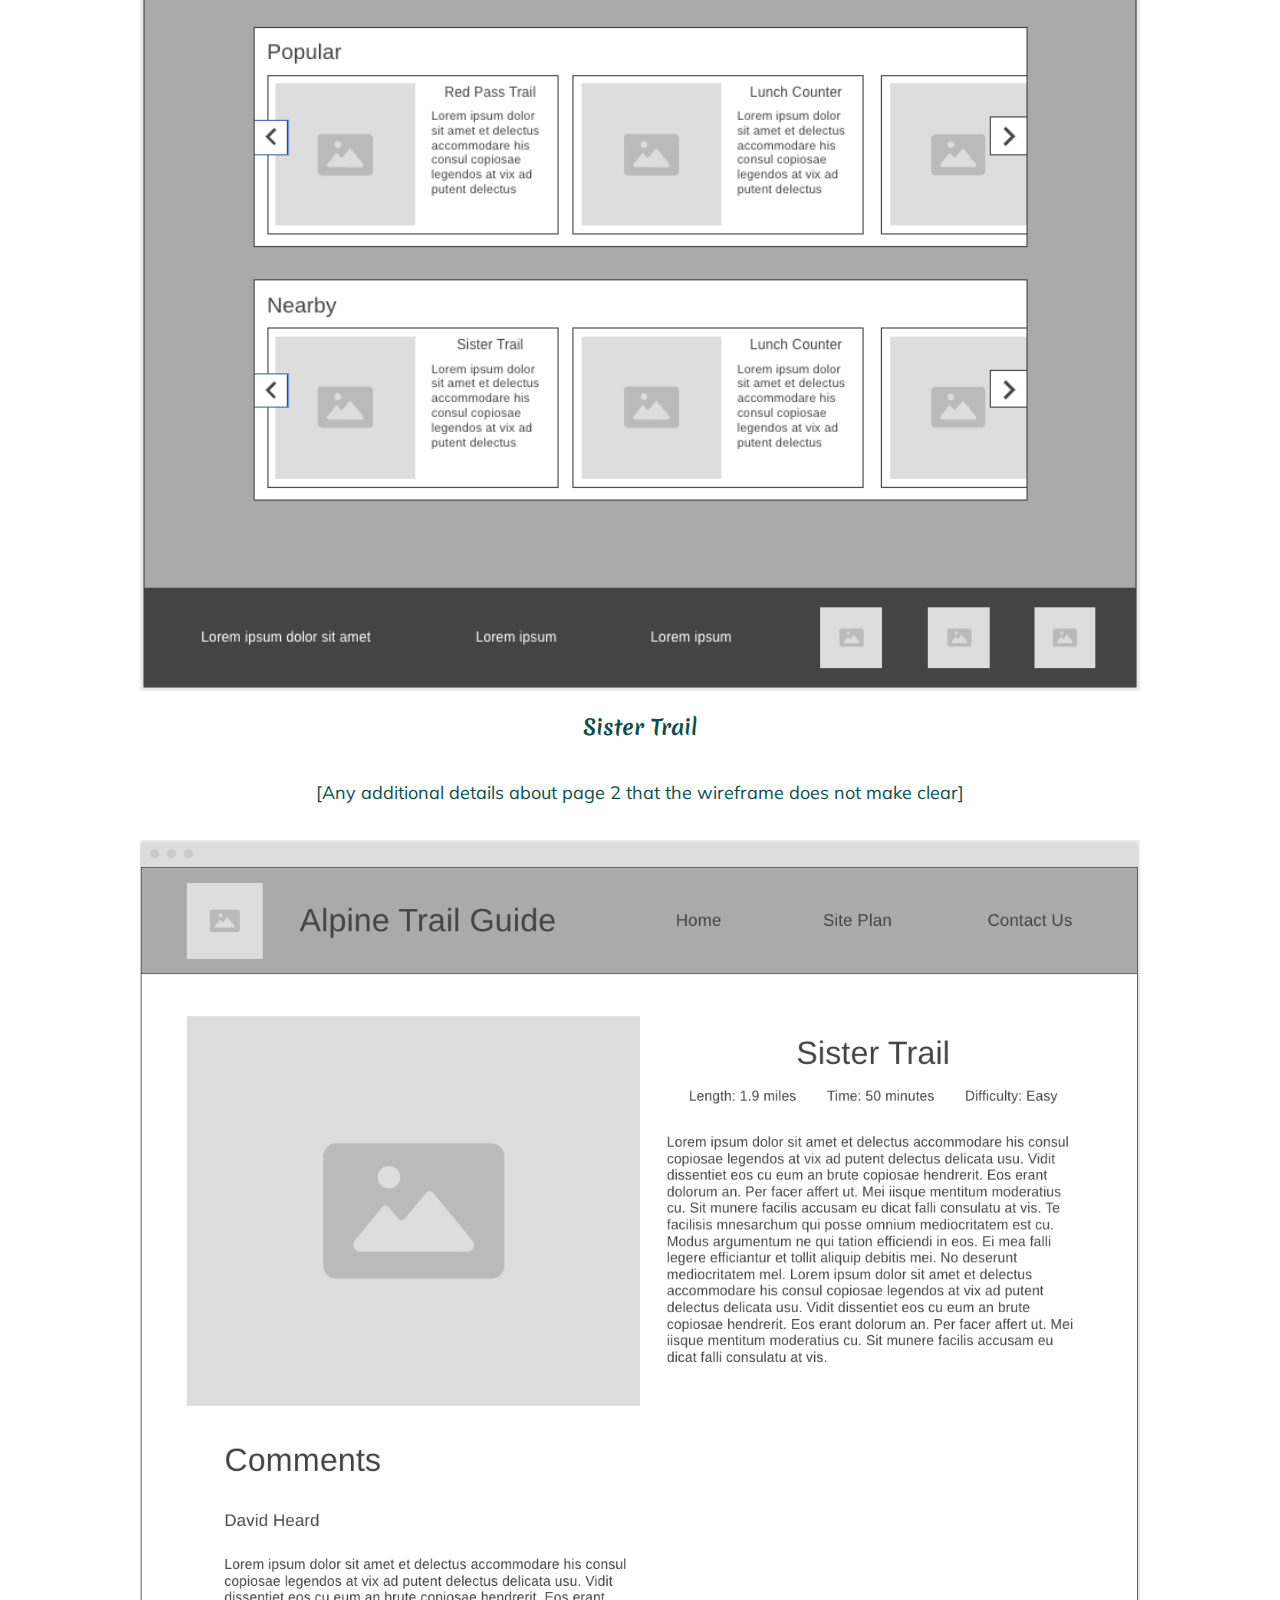
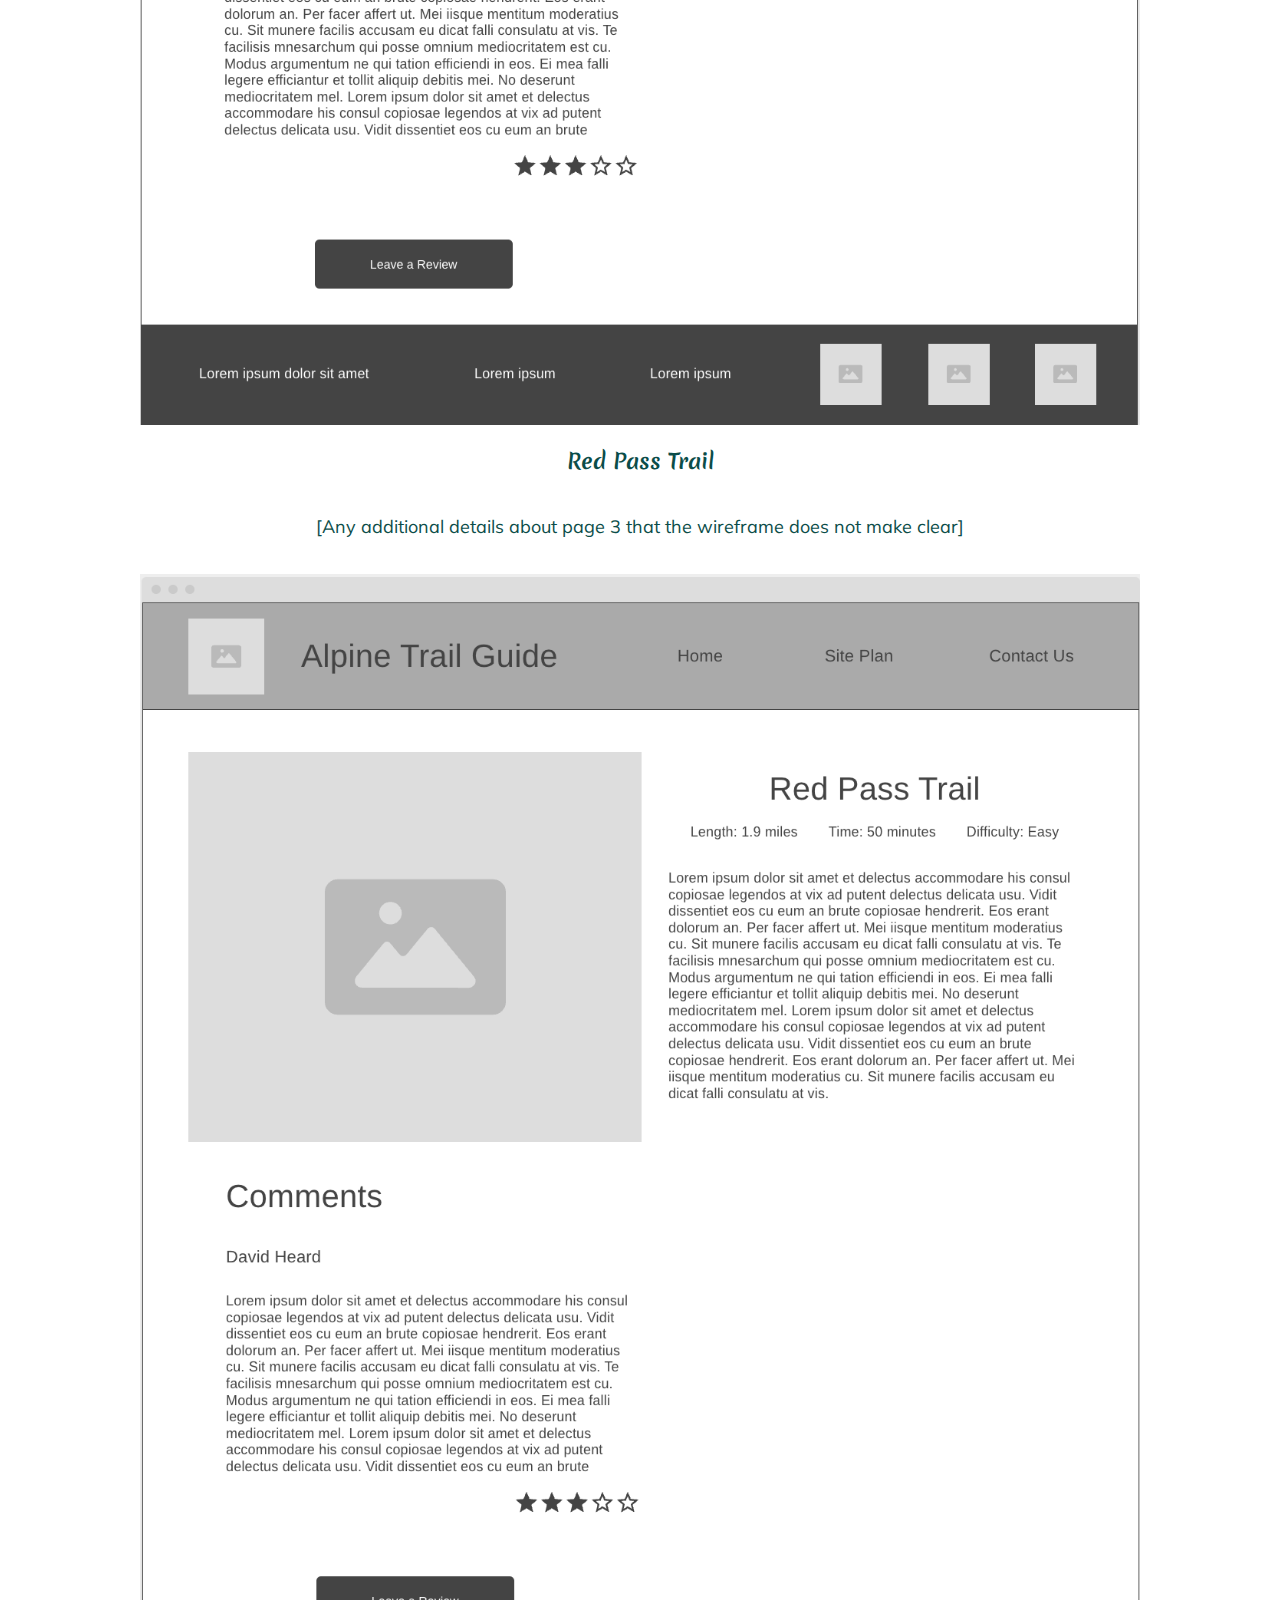
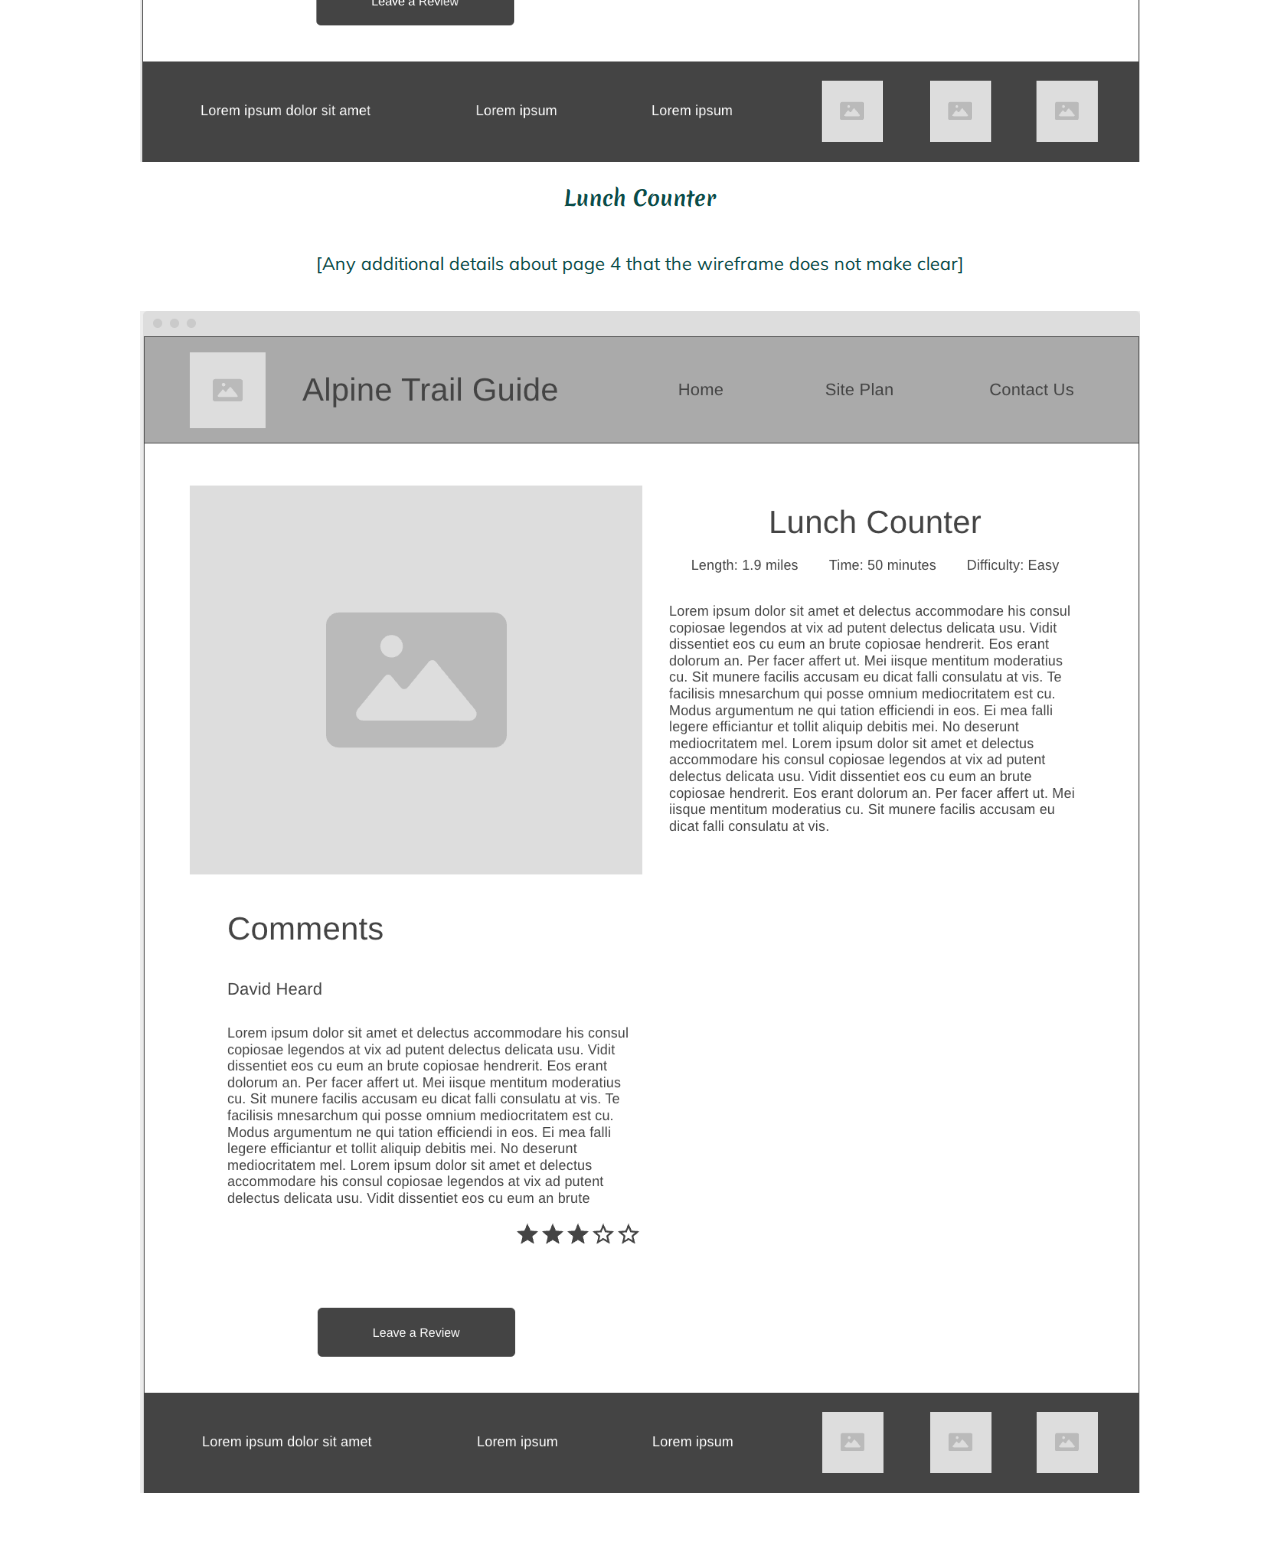
==== commit 1a8af43e: "fixed image sizes" ====
--- a/alpine_hikes/site-plan.html
+++ b/alpine_hikes/site-plan.html
@@ -183,25 +183,25 @@
       <p>         
         The "Browse Hikes" section contains carousels that let the user scroll to the right to see more hikes.
       </p>
-      <img src="images/trail_home_wireframe.png" alt="home page wireframe">
+      <img src="images/trail_home_wireframe.png" alt="home page wireframe" style="width: 1000px;">
 
       <h3>Sister Trail</h3>
       <p>         
         [Any additional details about page 2 that the wireframe does not make clear]
       </p>
-      <img src="images/sister_trail_wireframe.png" alt="sister trail wireframe">
+      <img src="images/sister_trail_wireframe.png" alt="sister trail wireframe" style="width: 1000px;">
 
       <h3>Red Pass Trail</h3>
       <p>         
         [Any additional details about page 3 that the wireframe does not make clear]
       </p>
-      <img src="images/red_pass_trail_wireframe.png" alt="red pass trail wireframe">
+      <img src="images/red_pass_trail_wireframe.png" alt="red pass trail wireframe" style="width: 1000px;">
 
       <h3>Lunch Counter</h3>
       <p>         
-        [Any additional details about page 3 that the wireframe does not make clear]
-      </p>
-      <img src="images/lunch_counter_wireframe.png" alt="lunch counter wireframe">
+        [Any additional details about page 4 that the wireframe does not make clear]
+      </p>
+      <img src="images/lunch_counter_wireframe.png" alt="lunch counter wireframe" style="width: 1000px;">
     </main>
   </body>
 
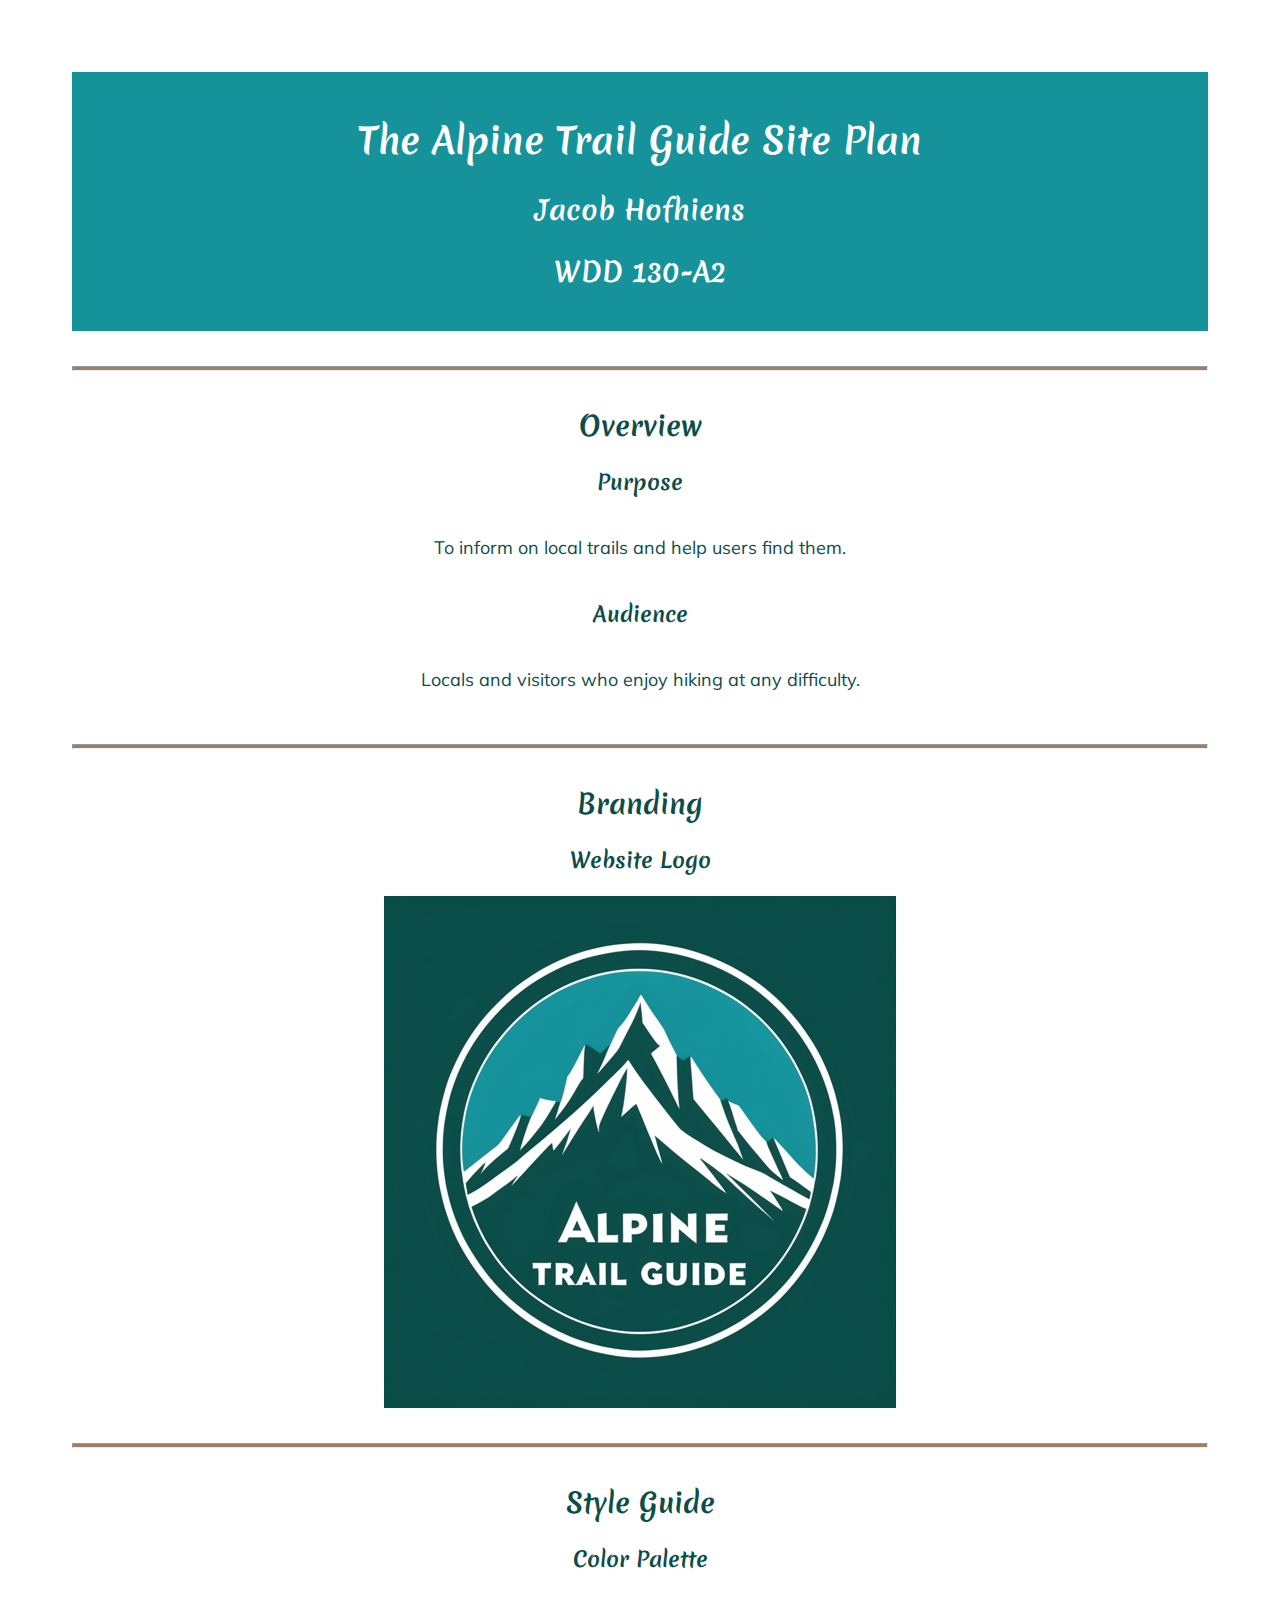
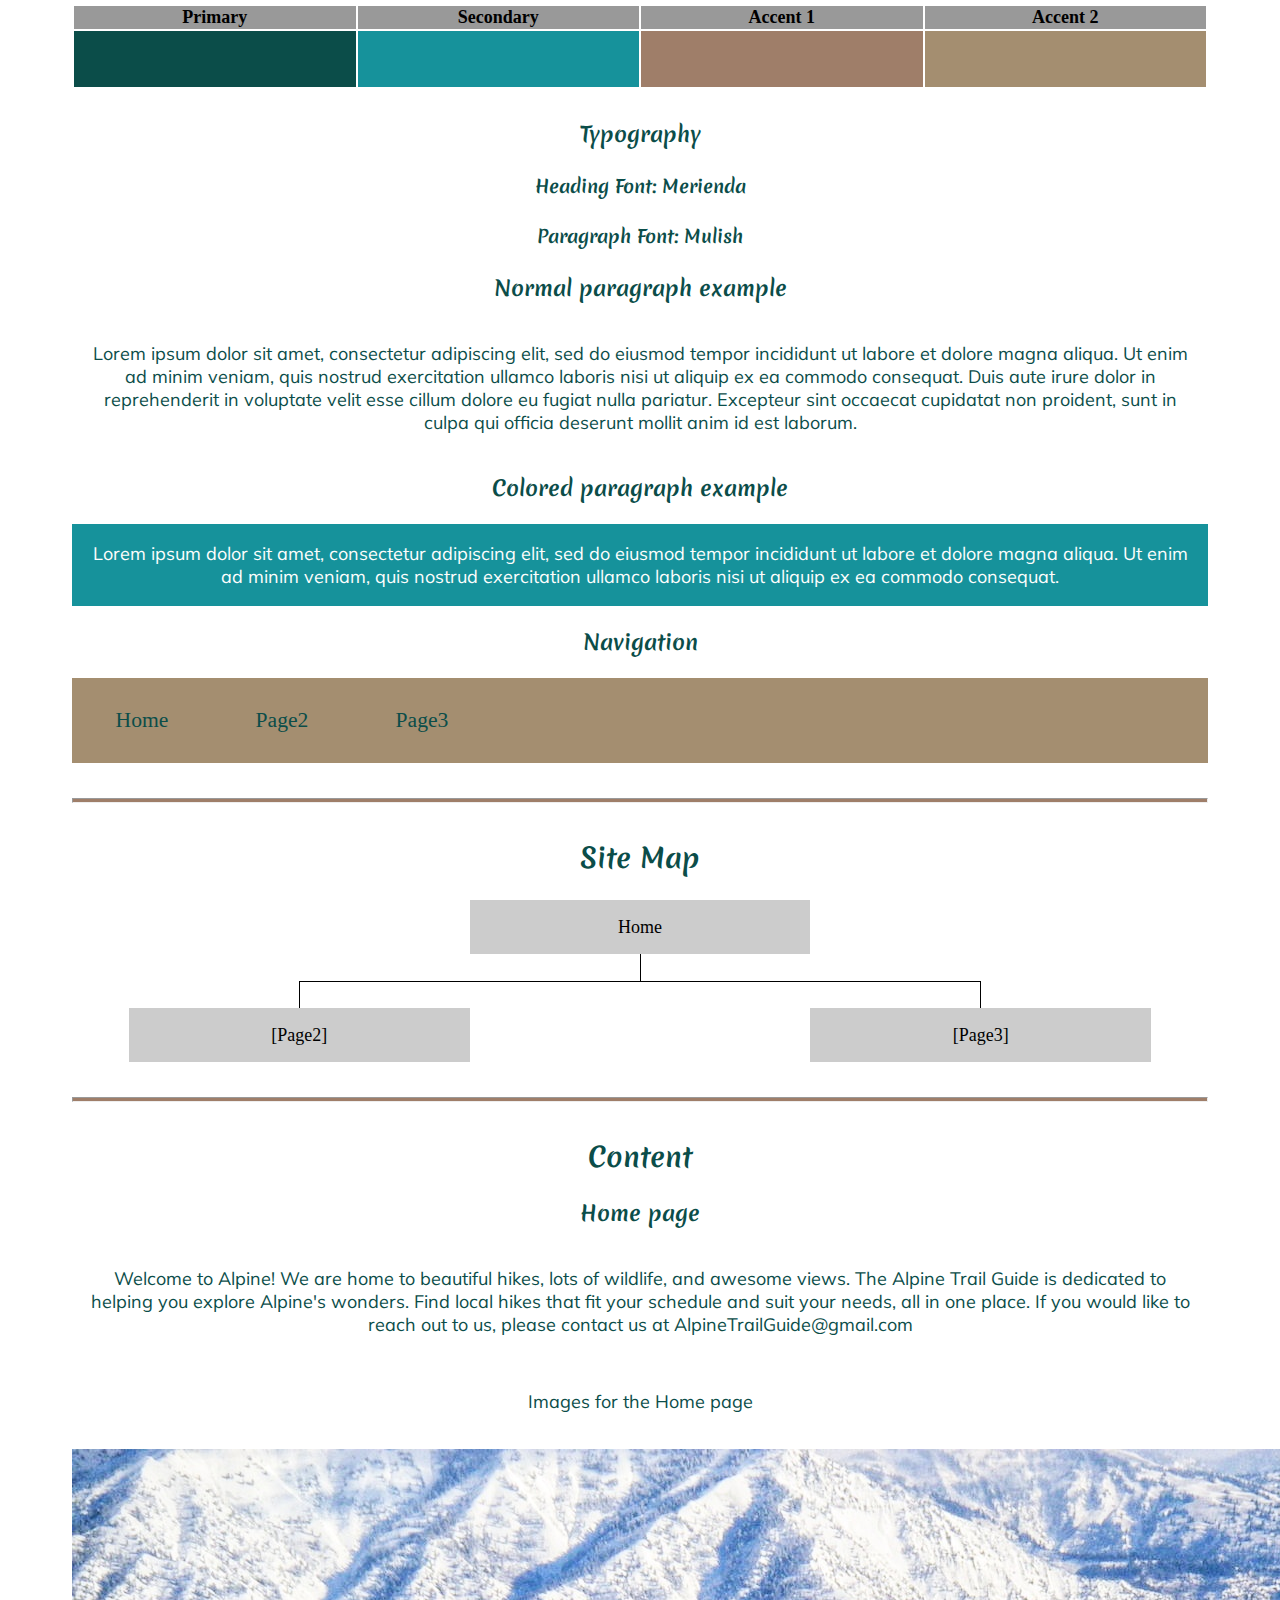
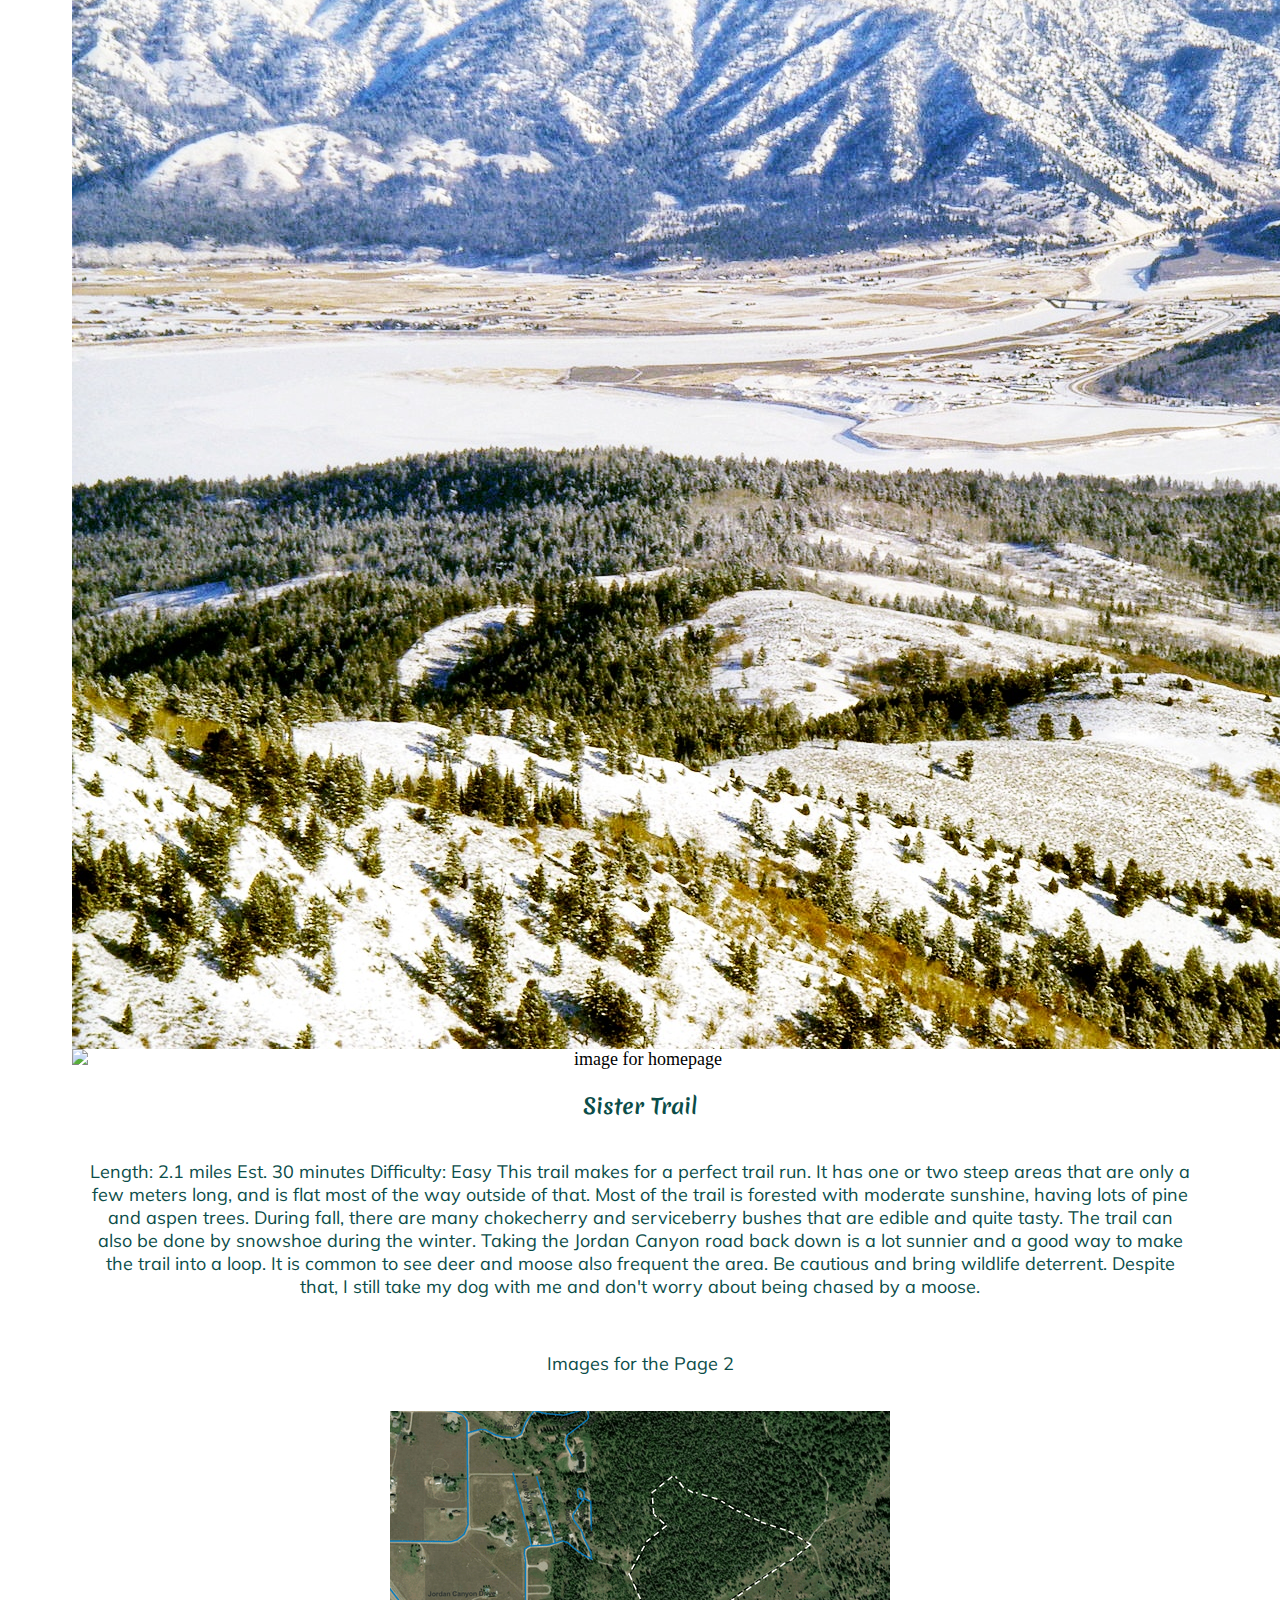
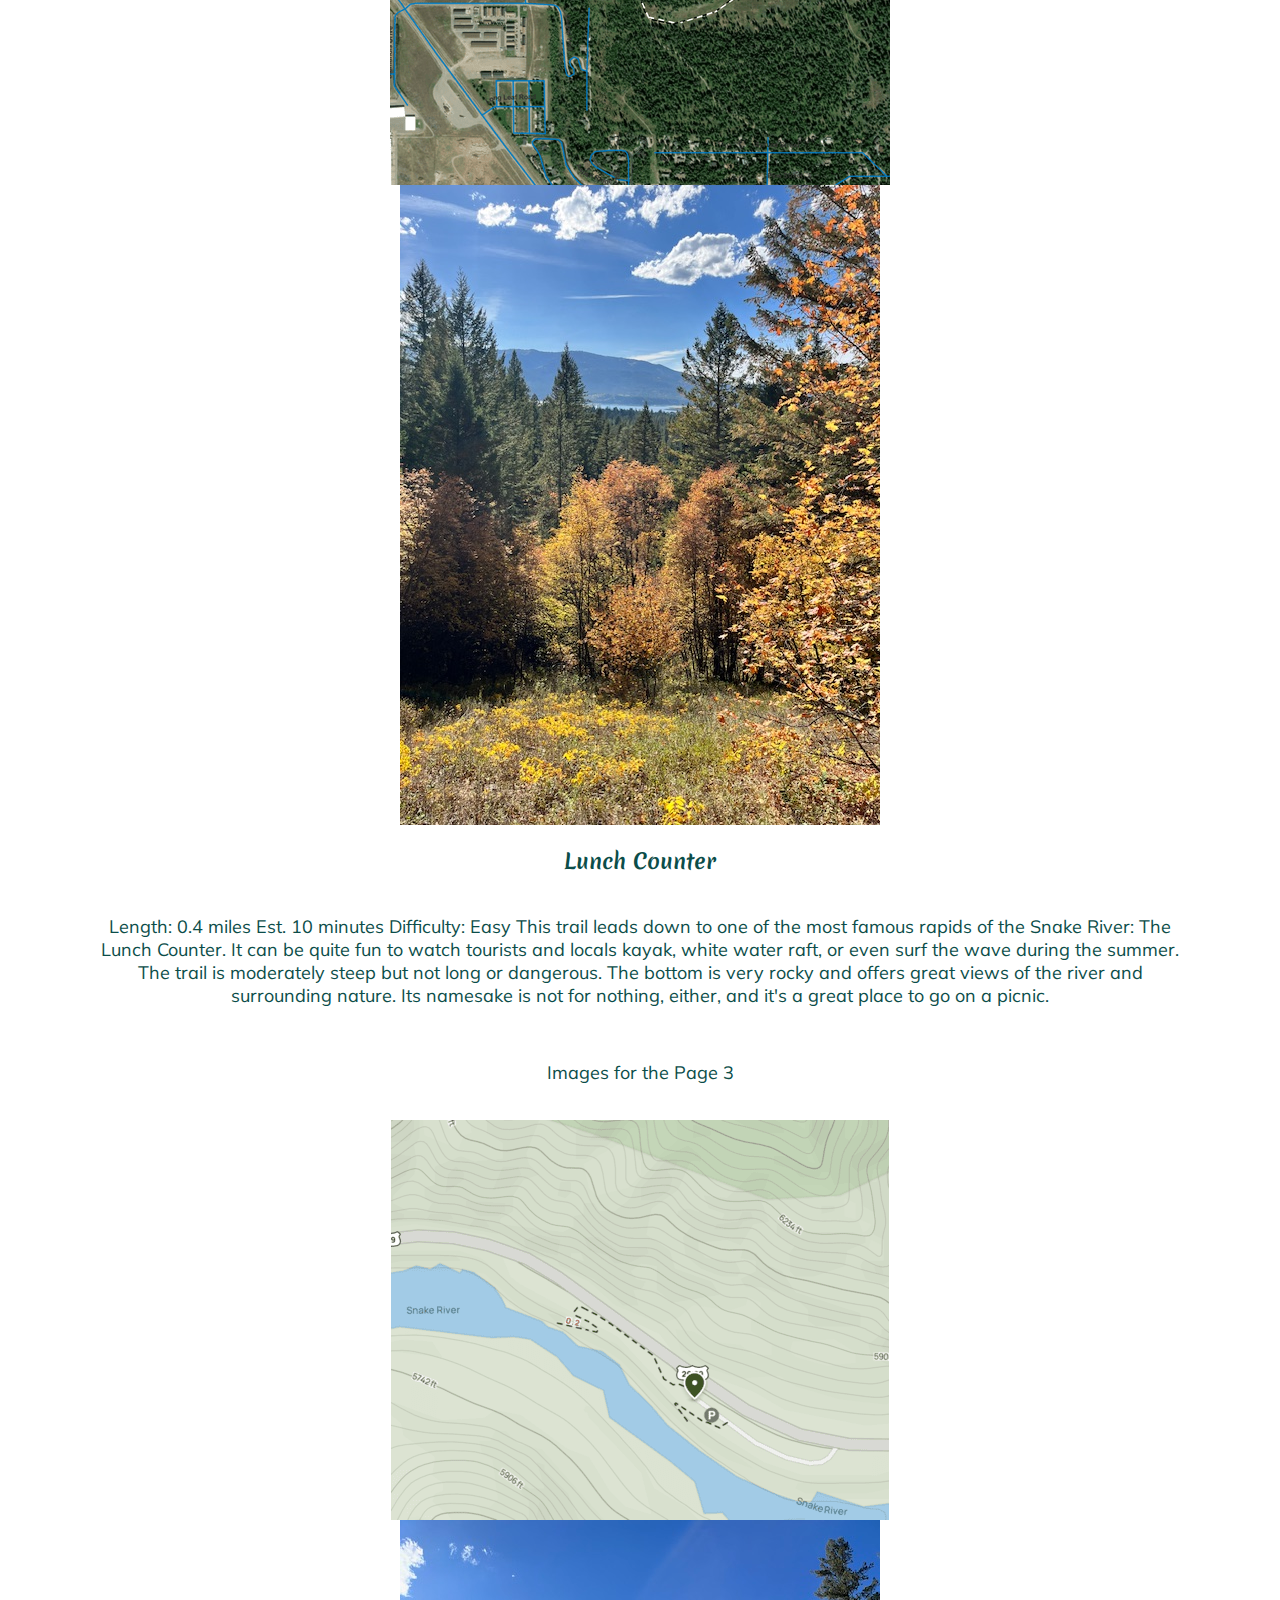
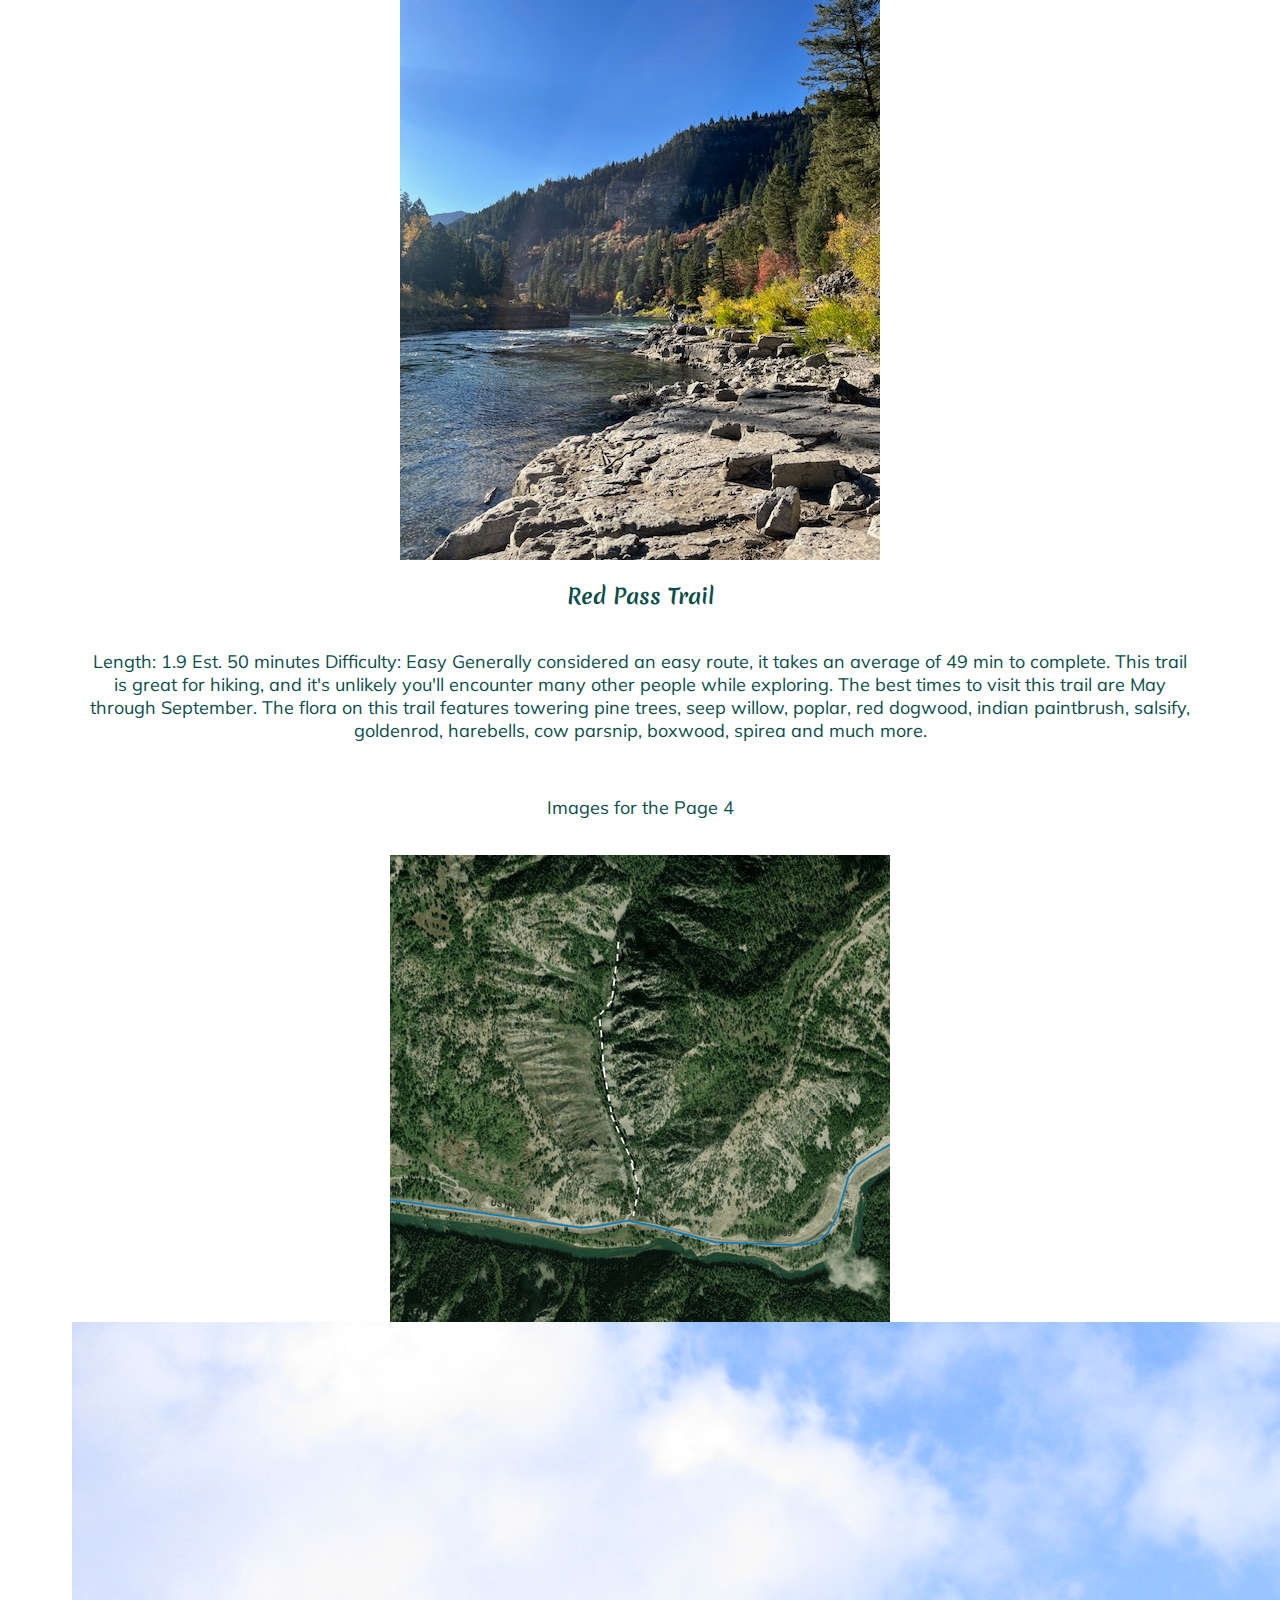
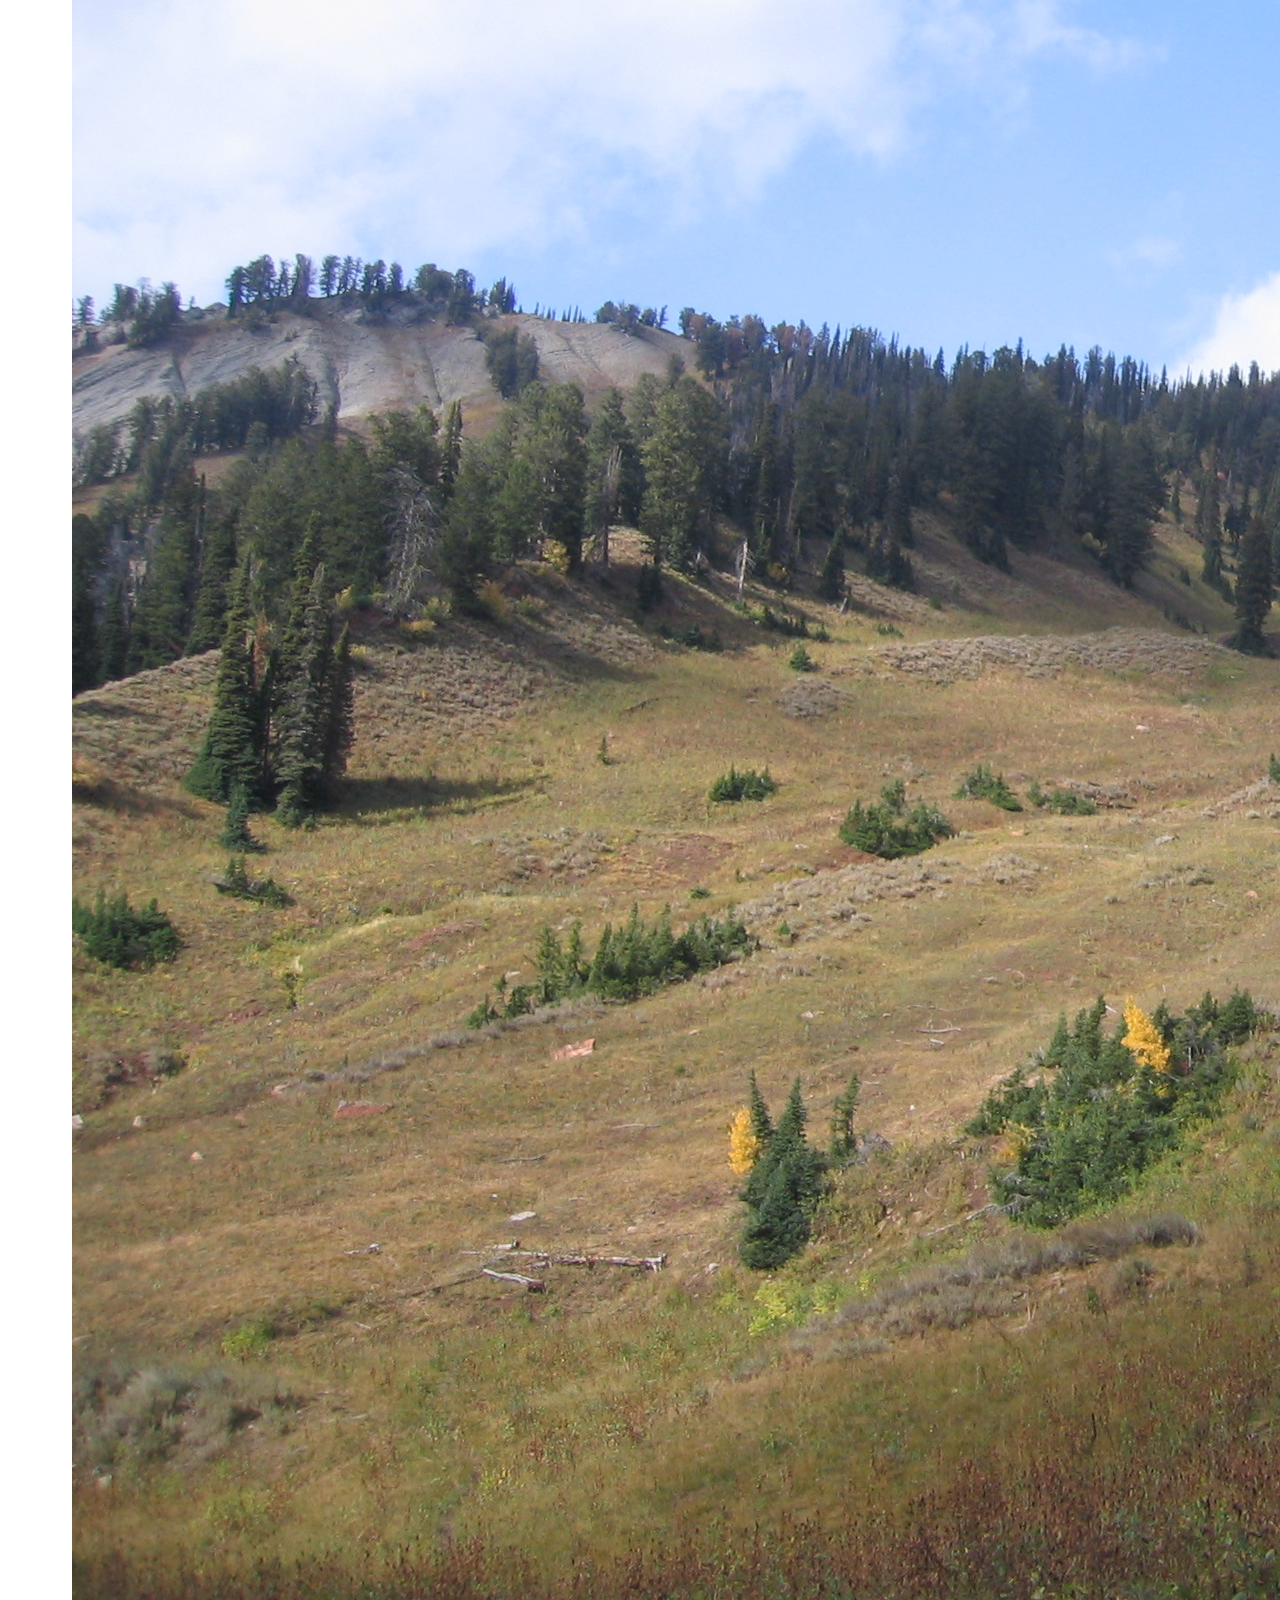
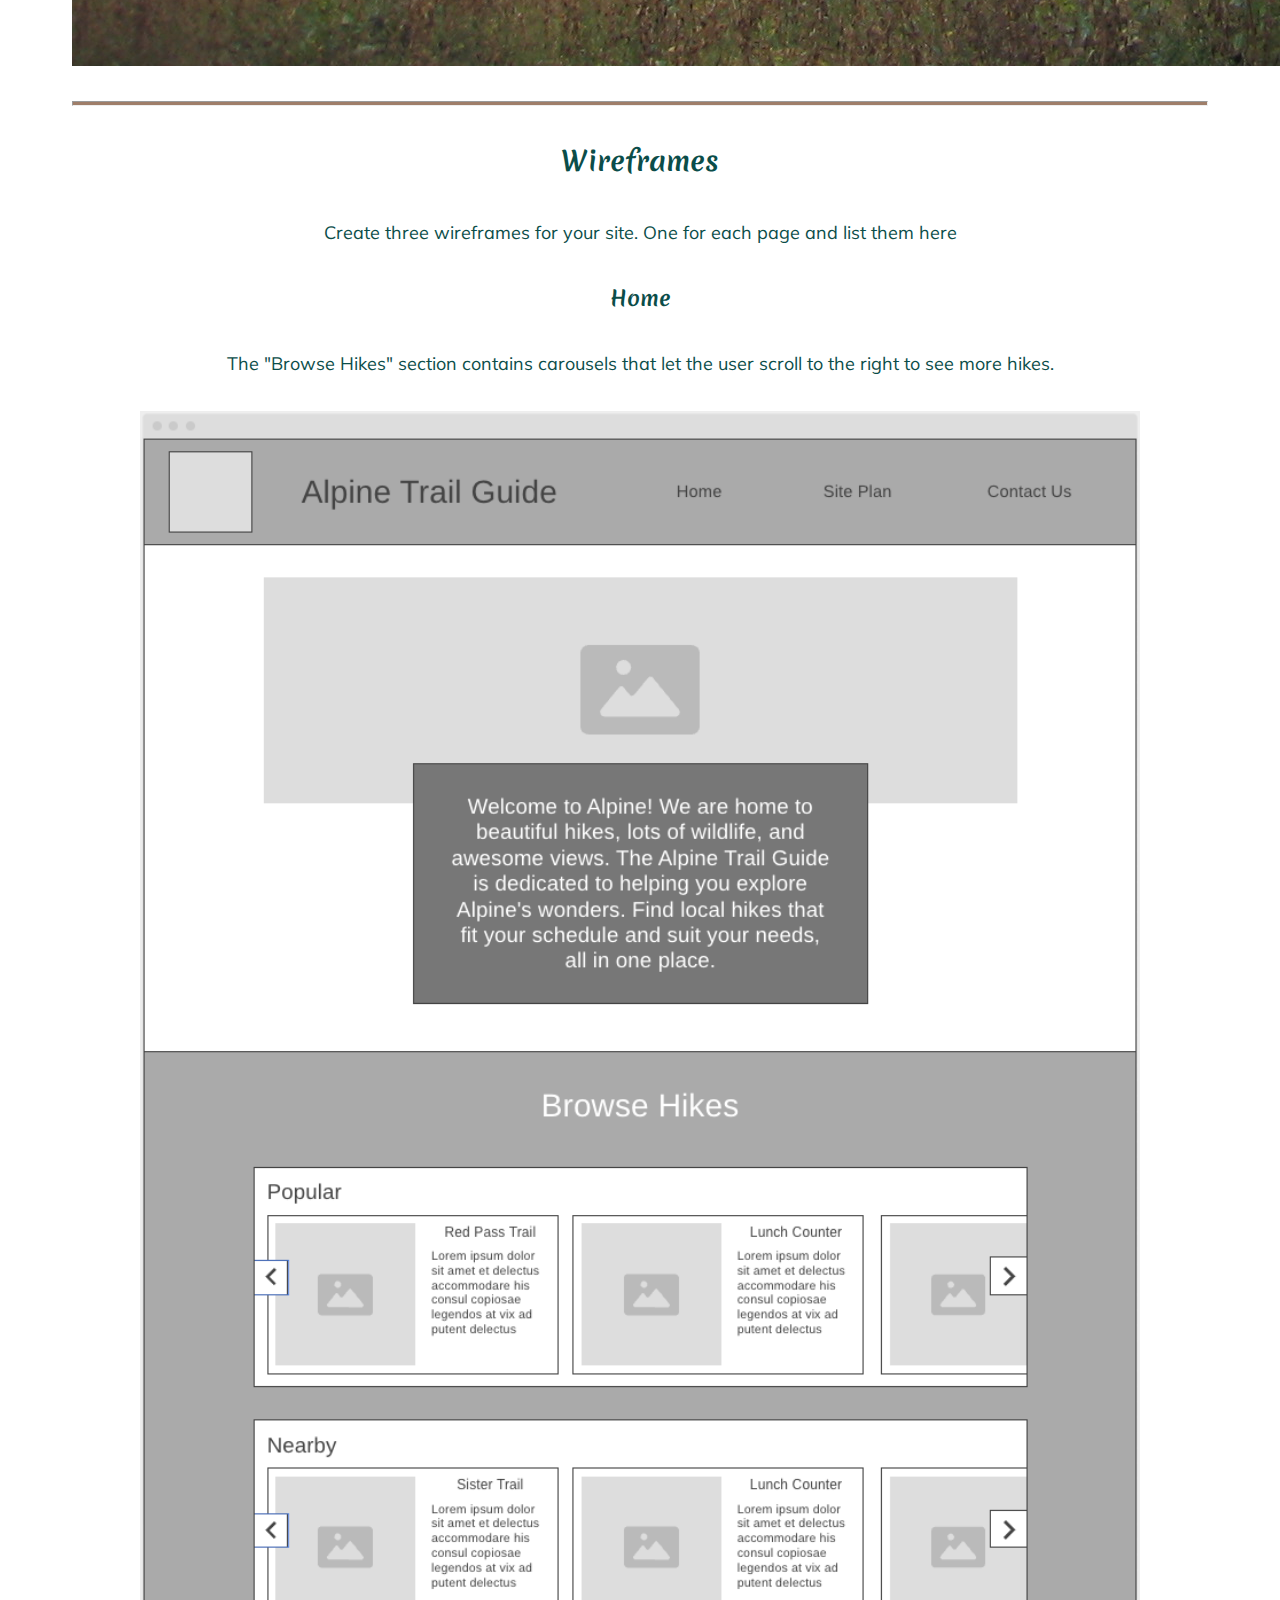
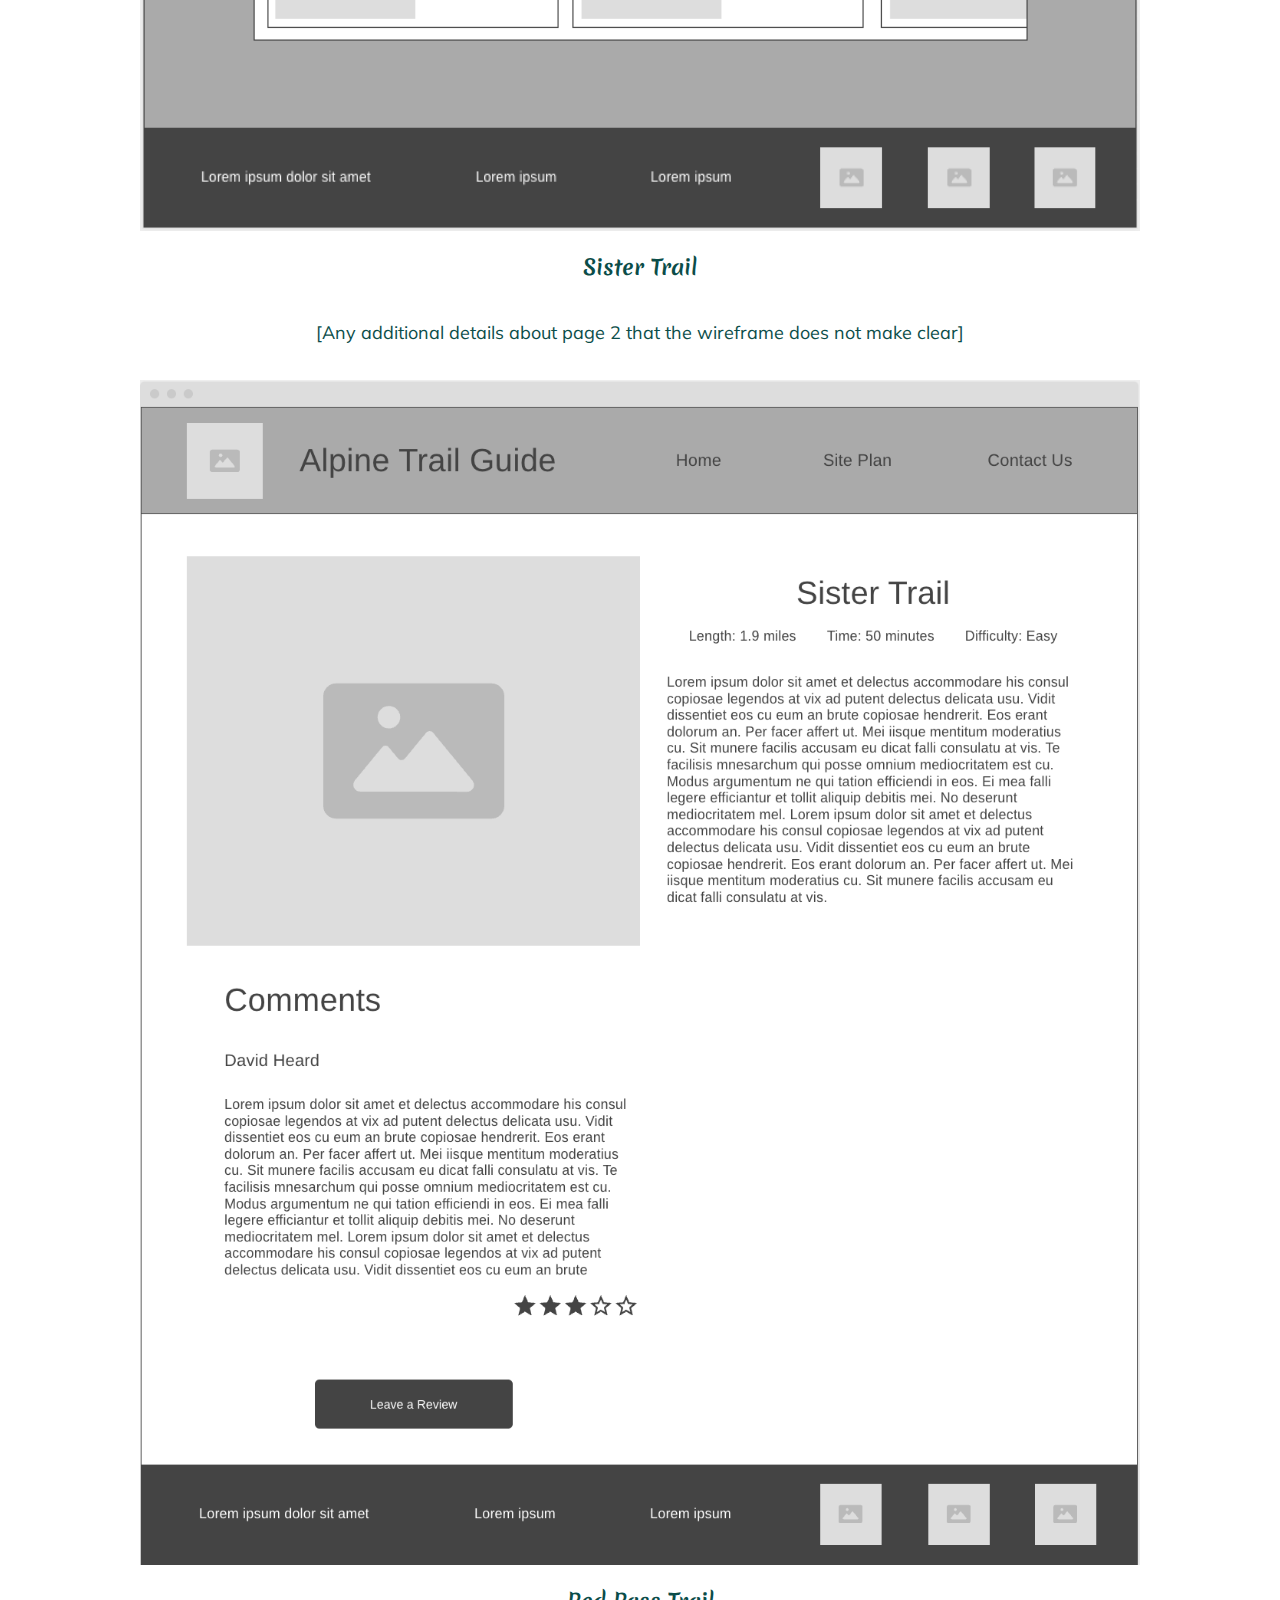
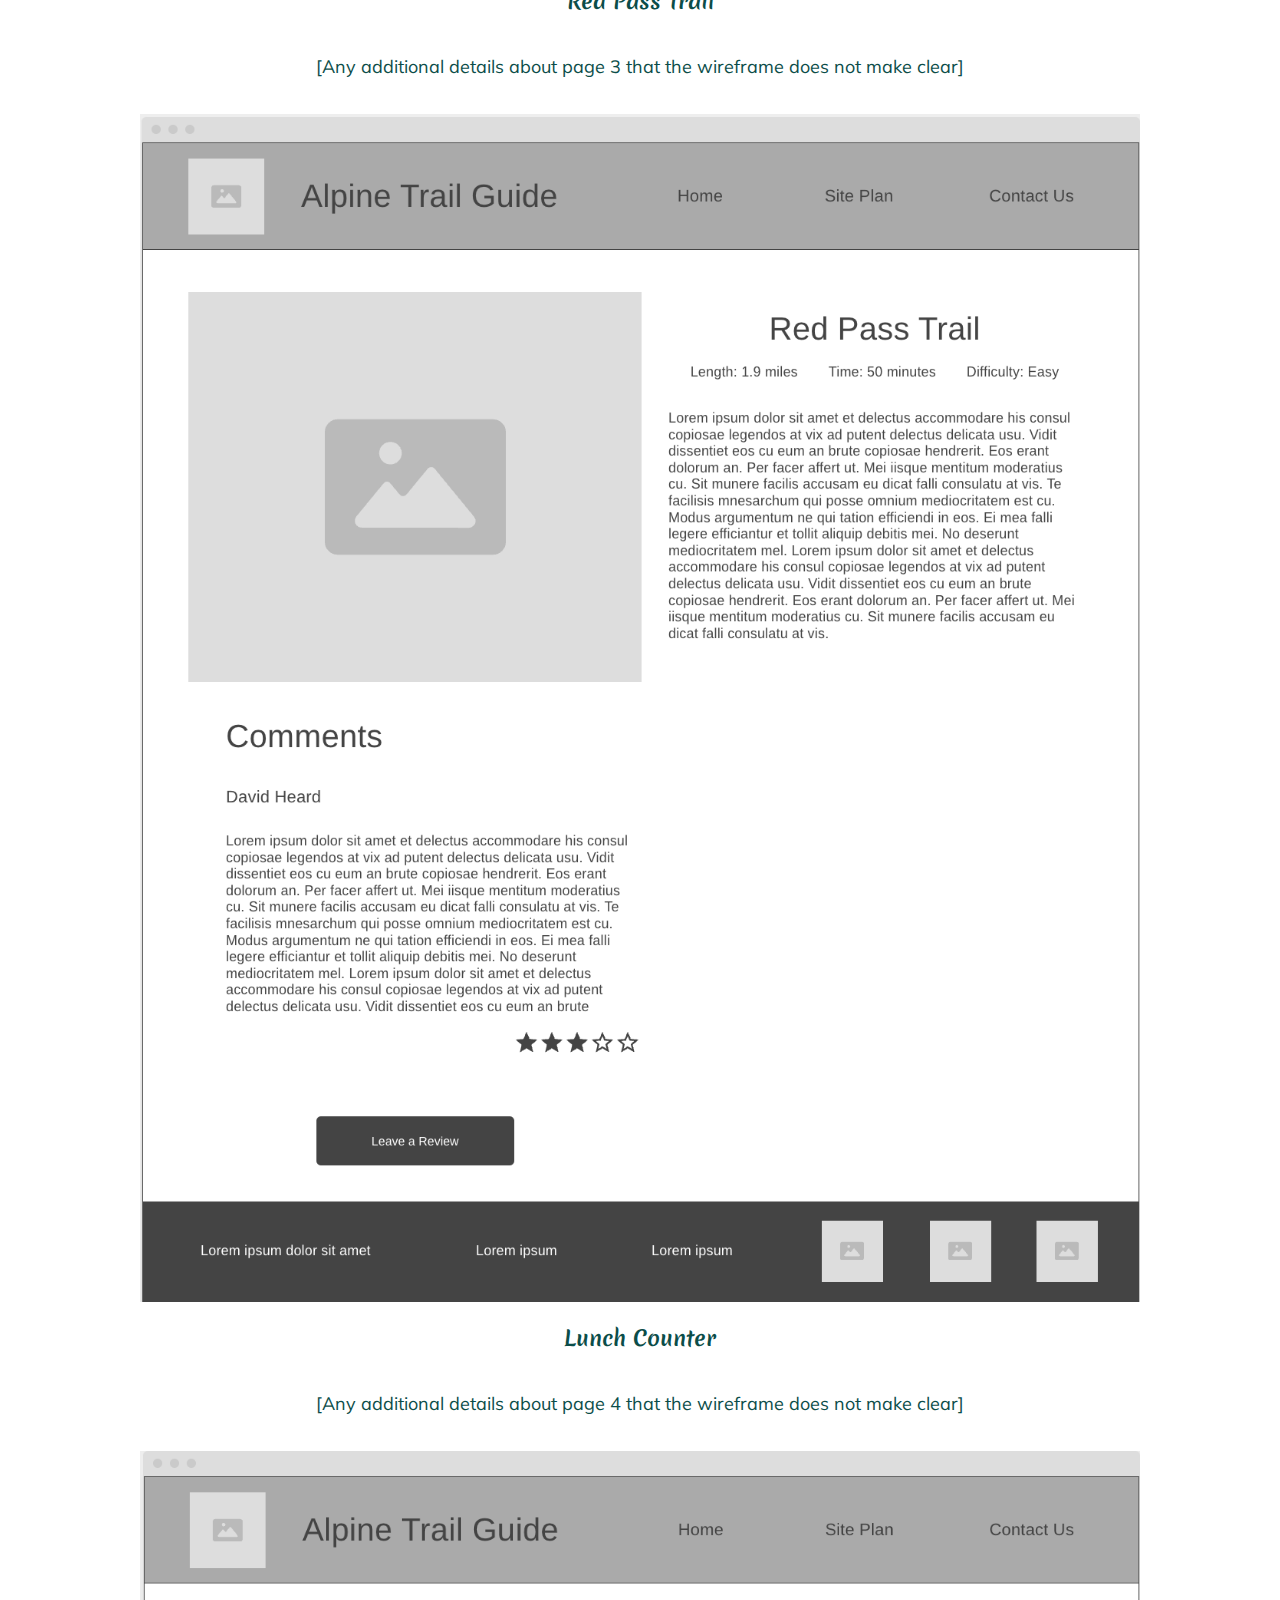
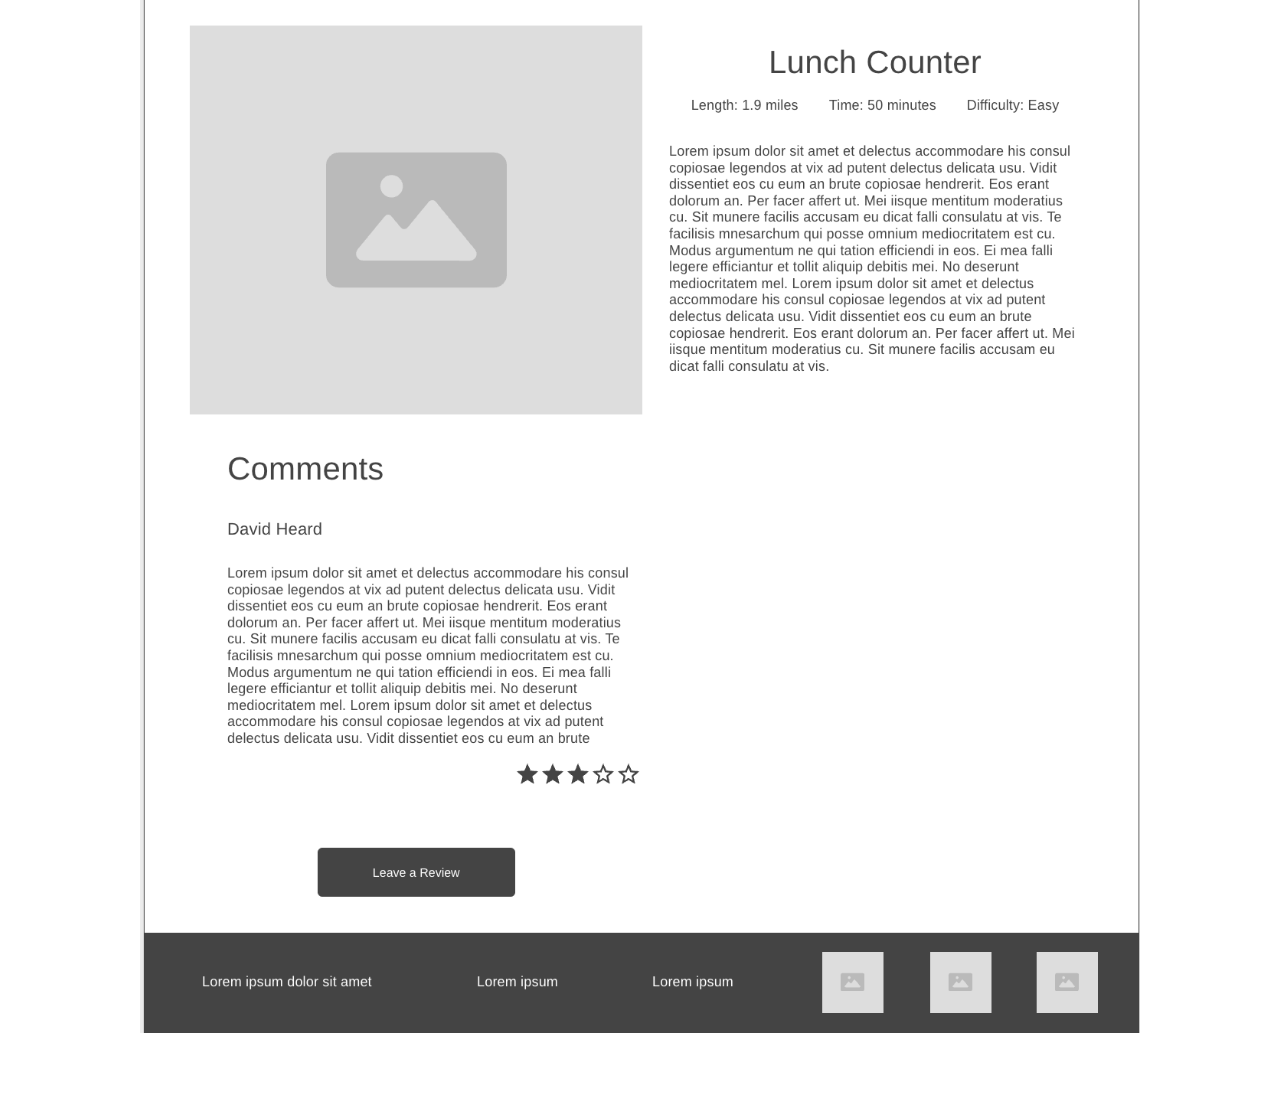
==== commit 966a379b: "made subpages for hike" ====
--- a/alpine_hikes/site-plan.html
+++ b/alpine_hikes/site-plan.html
@@ -81,7 +81,7 @@
       </h3>
       <!-- Think about how you want your navigation bar to look. In the site-plan.css file change the colors to your colors to get the look you desire. --> 
       <nav>
-        <a href="#">Home</a>
+        <a href="index.html">Home</a>
         <a href="#">Page2</a>
         <a href="#">Page3</a>
       </nav>
@@ -122,7 +122,7 @@
         Welcome to Alpine! We are home to beautiful hikes, lots of wildlife, and awesome views. The Alpine Trail Guide is dedicated to helping you explore Alpine's wonders. Find local hikes that fit your schedule and suit your needs, all in one place. If you would like to reach out to us, please contact us at AlpineTrailGuide@gmail.com
       </p>
       <p>Images for the Home page</p>
-        <img src="#" alt="image for homepage">
+        <img src="images/hero_img.jpeg" alt="hero image">
         <img src="#" alt="image for homepage">
 
       </ul>
@@ -134,12 +134,12 @@
 
         This trail makes for a perfect trail run. It has one or two steep areas that are only a few meters long, and is flat most of the way outside of that. Most of the trail is forested with moderate sunshine, having lots of pine and aspen trees. During fall, there are many chokecherry and serviceberry bushes that are edible and quite tasty. The trail can also be done by snowshoe during the winter. Taking the Jordan Canyon road back down is a lot sunnier and a good way to make the trail into a loop. 
 
-        It is common to see deer and moose also frequent the area. Be cautious and bring wildlife deterrent. Despite that, I still take my dog with me and don’t worry about being chased by a moose. 
+        It is common to see deer and moose also frequent the area. Be cautious and bring wildlife deterrent. Despite that, I still take my dog with me and don't worry about being chased by a moose. 
 
       </p>
       <p>Images for the Page 2</p>
         <img src="images/resized_Trail1.png" alt="afton's trail map">
-        <img src="#" alt="image for page2">
+        <img src="images/sister_trail_photo.jpg" alt="sister trail photo">
 
       </ul>
       <h3>Lunch Counter</h3>
@@ -150,12 +150,12 @@
 
         This trail leads down to one of the most famous rapids of the Snake River: The Lunch Counter. It can be quite fun to watch tourists and locals kayak, white water raft, or even surf the wave during the summer. 
 
-        The trail is moderately steep but not long or dangerous. The bottom is very rocky and offers great views of the river and surrounding nature. Its namesake is not for nothing, either, and it’s a great place to go on a picnic.
+        The trail is moderately steep but not long or dangerous. The bottom is very rocky and offers great views of the river and surrounding nature. Its namesake is not for nothing, either, and it's a great place to go on a picnic.
 
       </p>
       <p>Images for the Page 3</p>
         <img src="images/resized_lunch_map.png" alt="lunch counter trail map">
-        <img src="#" alt="image for page3">
+        <img src="images/lunch_counter_photo.jpg" alt="lunch counter image">
 
       </ul>
       <h3>Red Pass Trail</h3>
@@ -169,7 +169,7 @@
       </p>
       <p>Images for the Page 4</p>
         <img src="images/resized_Trail2.png" alt="red pass trail map">
-        <img src="#" alt="image for page4">
+        <img src="images/red_pass_trail_photo.jpg" alt="red pass trail photo">
 
       </ul>
       <hr>
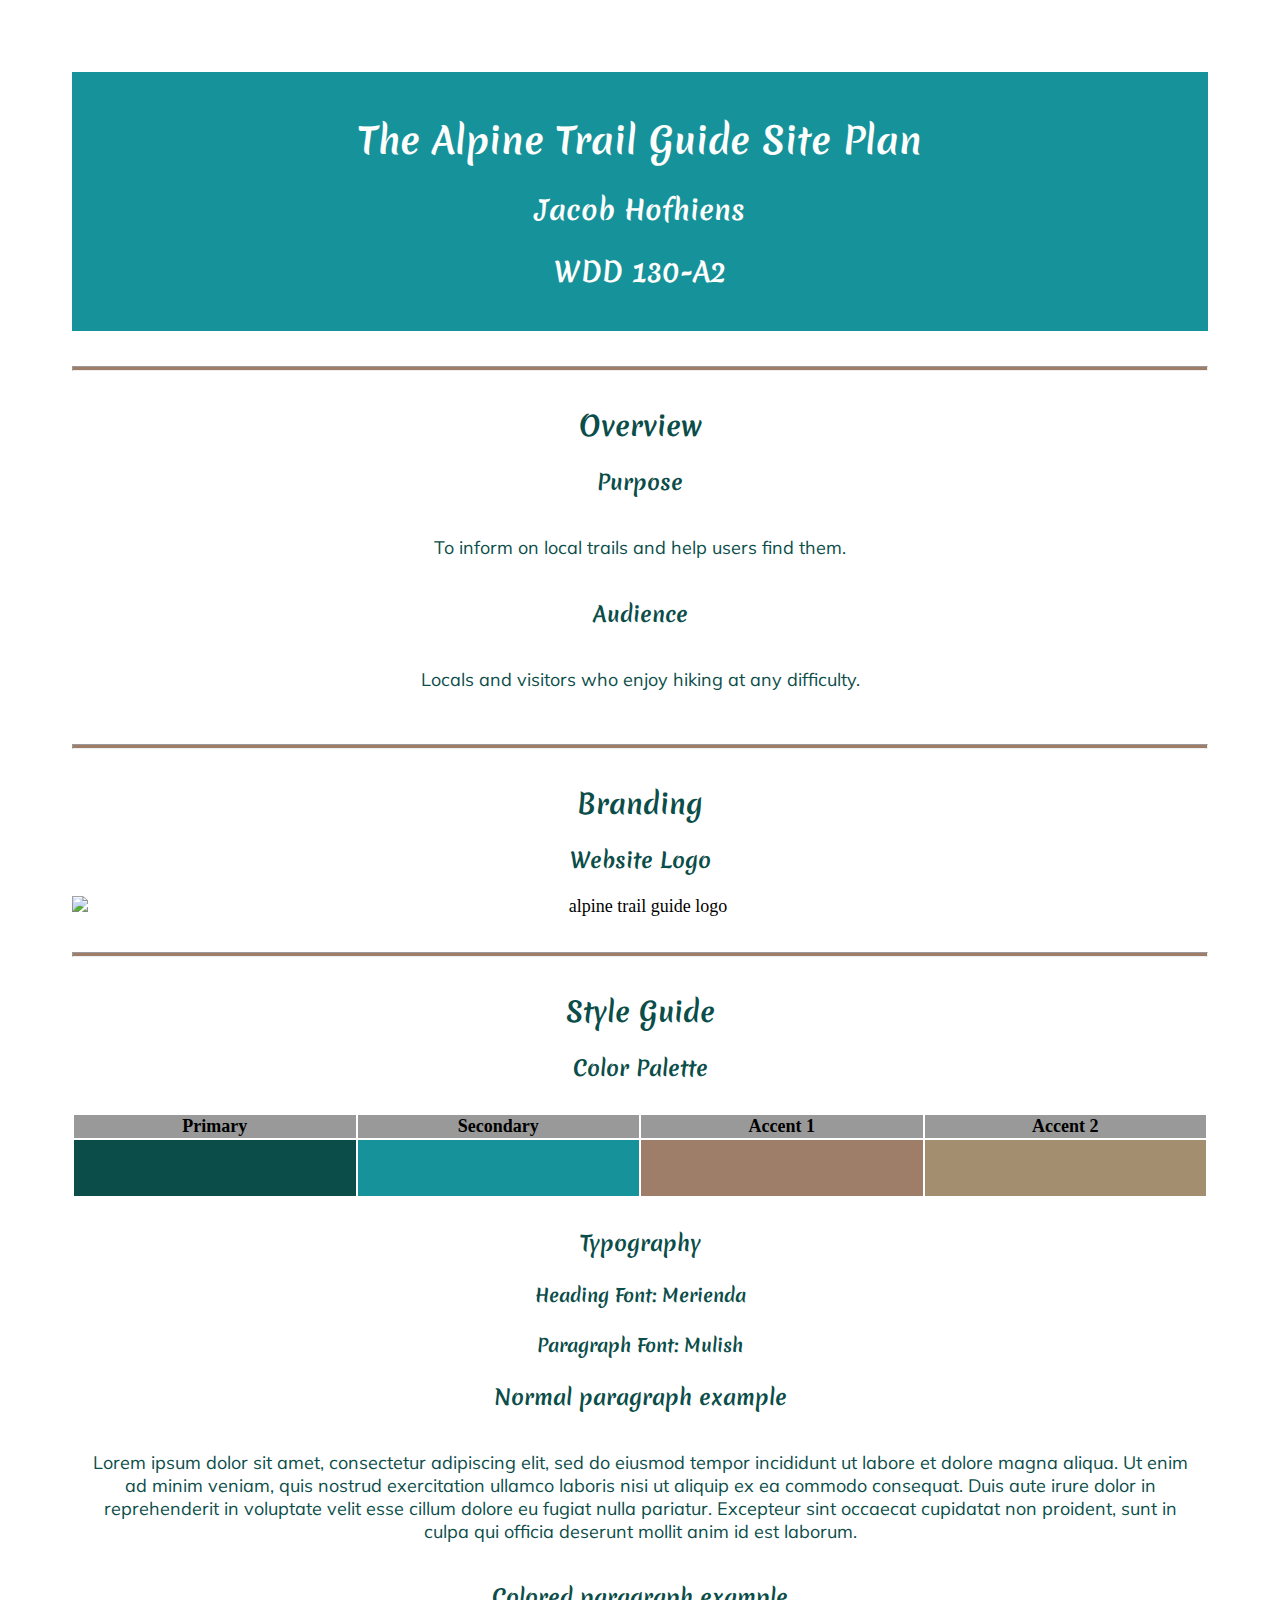
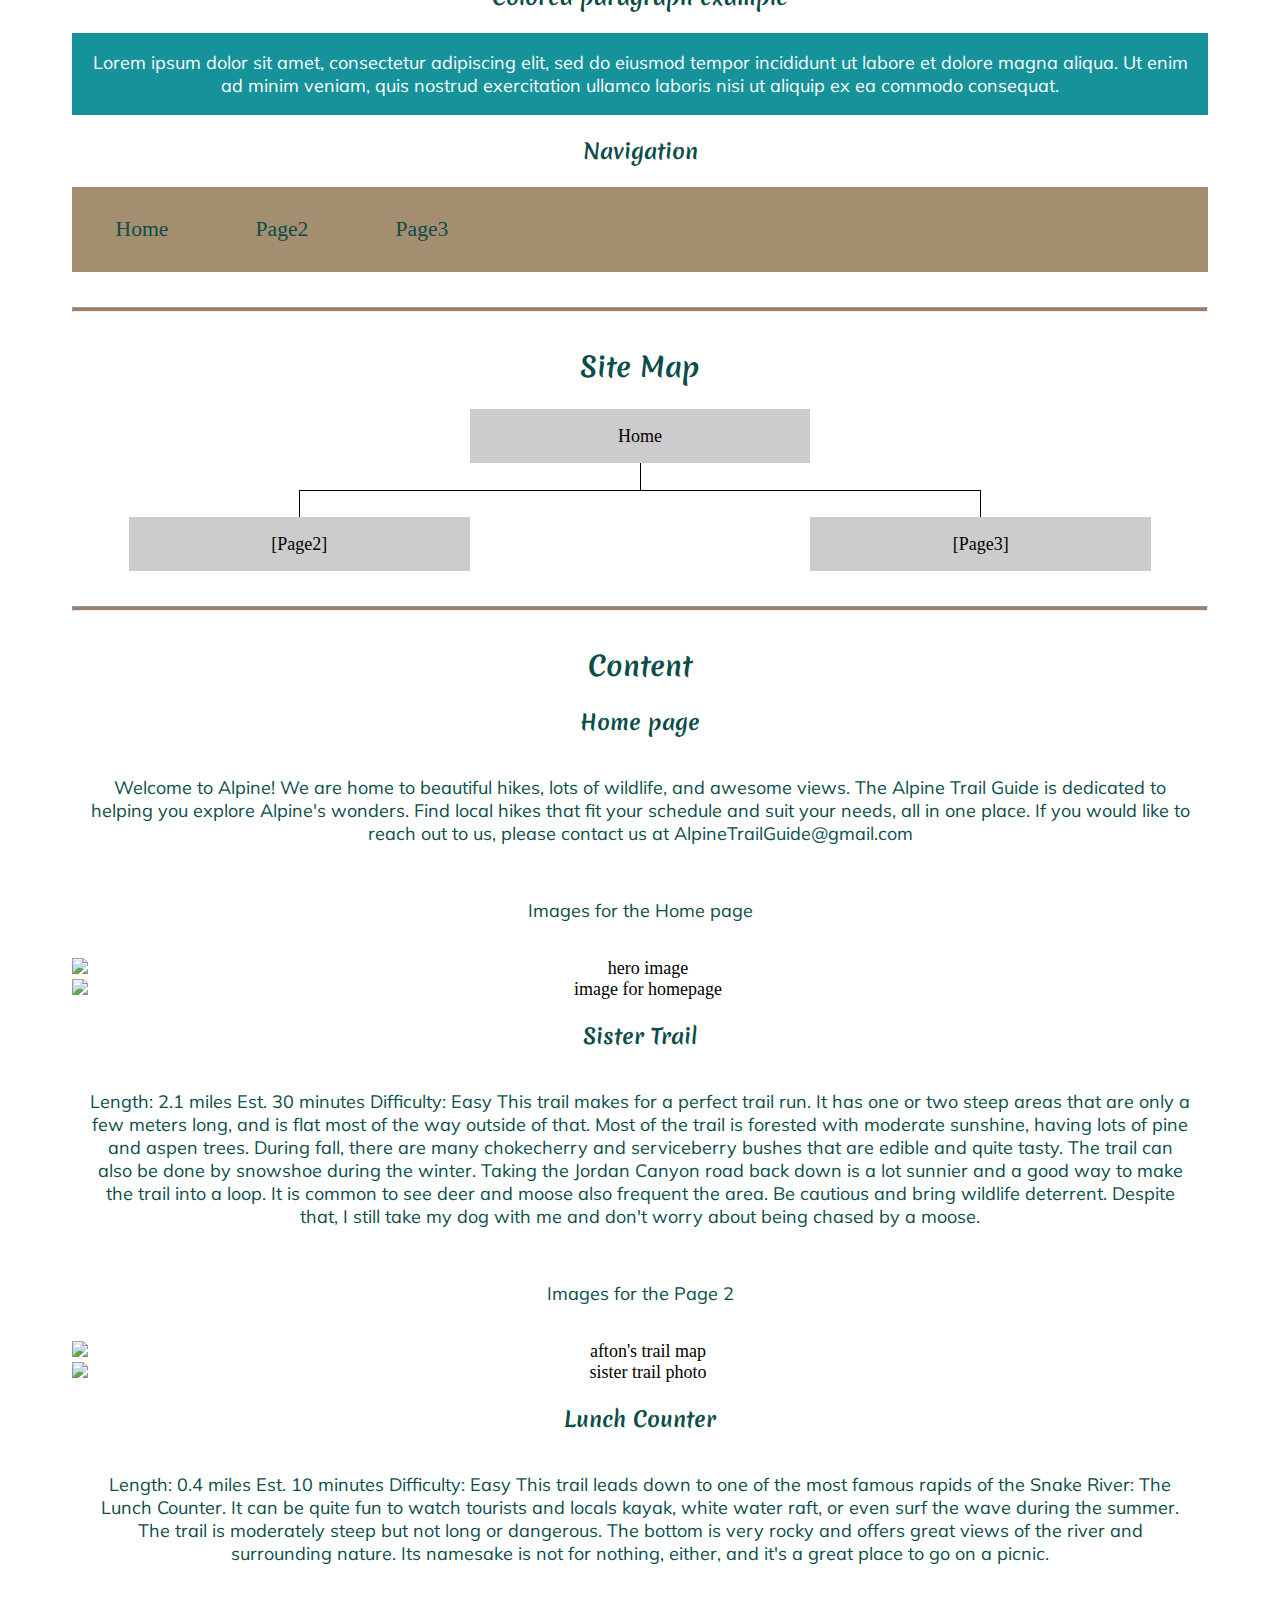
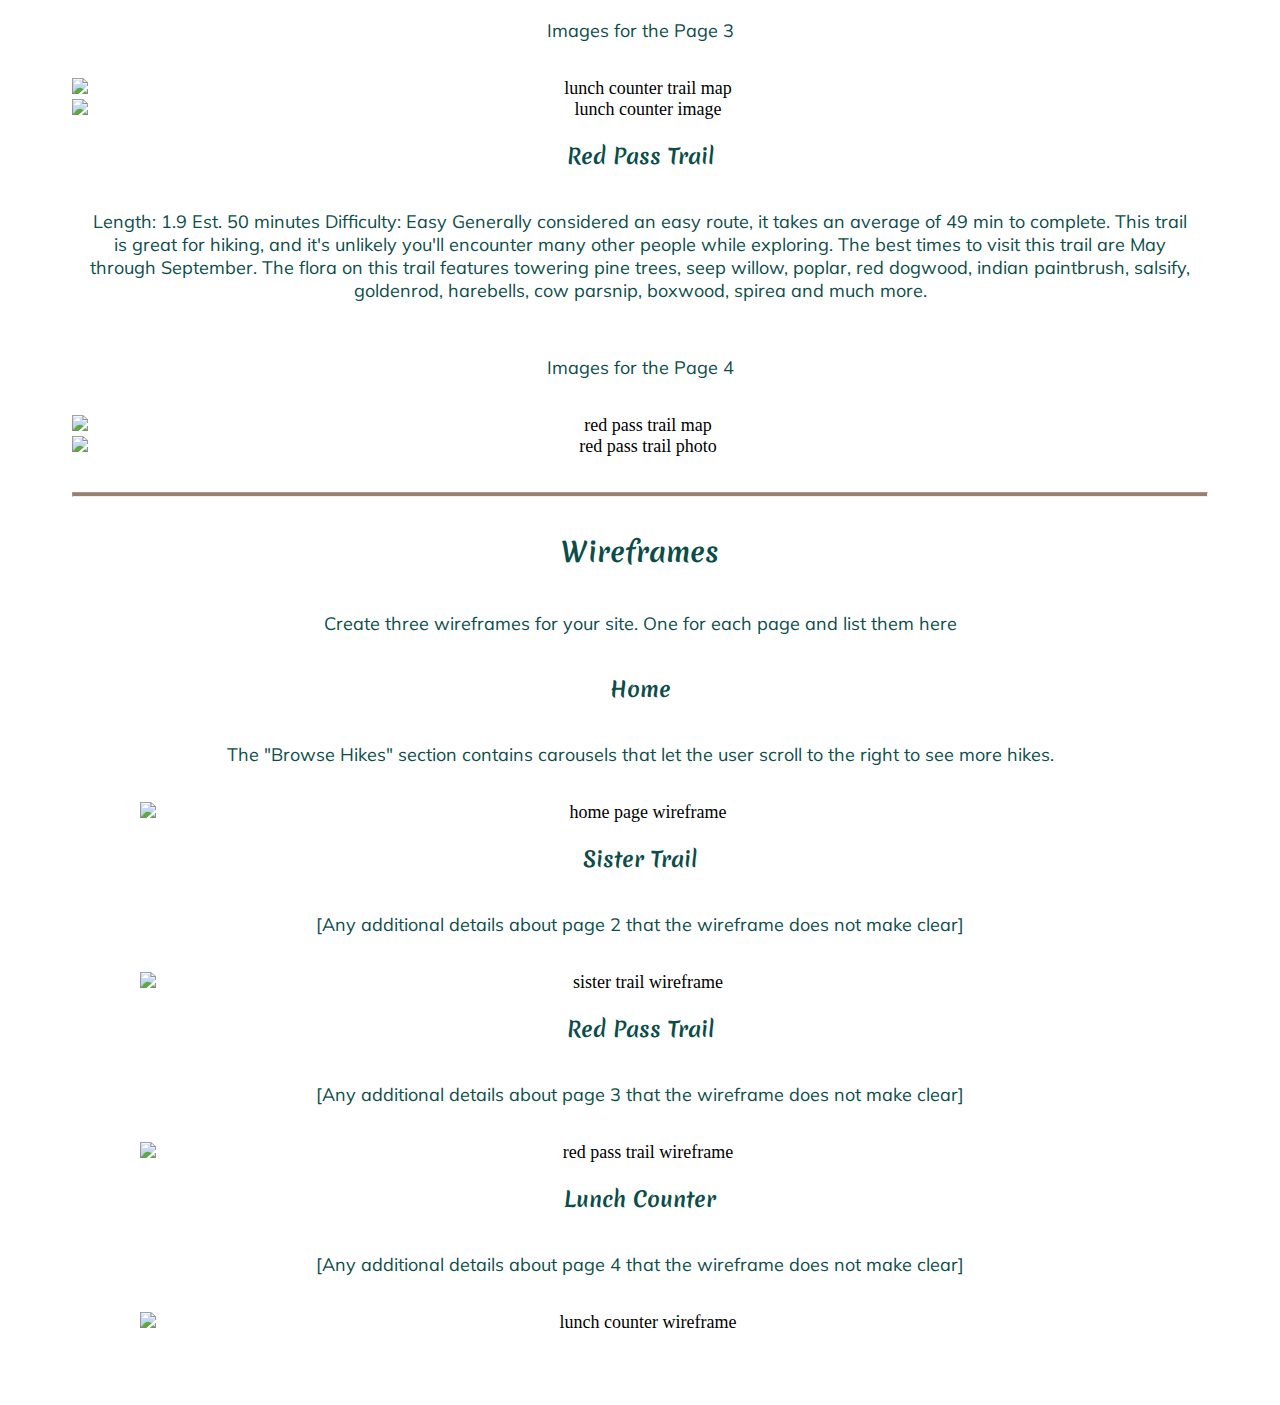
==== commit 89eafb7a: "made links relative and finished lunch counter css" ====
--- a/alpine_hikes/site-plan.html
+++ b/alpine_hikes/site-plan.html
@@ -29,7 +29,7 @@
       <hr>
       <h2>Branding</h2>
       <h3>Website Logo</h3>
-      <img src="images/alpine_trail_guide.jpg" alt="alpine trail guide logo">
+      <img src="/2024fall/alpine_hikes/images/alpine_trail_guide.jpg" alt="alpine trail guide logo">
       <hr>
       <h2>
         Style Guide
@@ -81,9 +81,10 @@
       </h3>
       <!-- Think about how you want your navigation bar to look. In the site-plan.css file change the colors to your colors to get the look you desire. --> 
       <nav>
-        <a href="index.html">Home</a>
-        <a href="#">Page2</a>
-        <a href="#">Page3</a>
+        <a href="/2024fall/alpine_hikes/index.html">Home</a>
+        <a href="/2024fall/alpine_hikes/trails/sister-trail.html">Page2</a>
+        <a href="/2024fall/alpine_hikes/trails/red_pass_trail.html">Page3</a>
+        <a href="/2024fall/alpine_hikes/trails/lunch_counter.html"></a>
       </nav>
       <hr>
       <h2>
@@ -122,7 +123,7 @@
         Welcome to Alpine! We are home to beautiful hikes, lots of wildlife, and awesome views. The Alpine Trail Guide is dedicated to helping you explore Alpine's wonders. Find local hikes that fit your schedule and suit your needs, all in one place. If you would like to reach out to us, please contact us at AlpineTrailGuide@gmail.com
       </p>
       <p>Images for the Home page</p>
-        <img src="images/hero_img.jpeg" alt="hero image">
+        <img src="/2024fall/alpine_hikes/images/hero_img.jpeg" alt="hero image">
         <img src="#" alt="image for homepage">
 
       </ul>
@@ -138,8 +139,8 @@
 
       </p>
       <p>Images for the Page 2</p>
-        <img src="images/resized_Trail1.png" alt="afton's trail map">
-        <img src="images/sister_trail_photo.jpg" alt="sister trail photo">
+        <img src="/2024fall/alpine_hikes/images/resized_Trail1.png" alt="afton's trail map">
+        <img src="/2024fall/alpine_hikes/images/sister_trail_photo.jpg" alt="sister trail photo">
 
       </ul>
       <h3>Lunch Counter</h3>
@@ -154,8 +155,8 @@
 
       </p>
       <p>Images for the Page 3</p>
-        <img src="images/resized_lunch_map.png" alt="lunch counter trail map">
-        <img src="images/lunch_counter_photo.jpg" alt="lunch counter image">
+        <img src="/2024fall/alpine_hikes/images/resized_lunch_map.png" alt="lunch counter trail map">
+        <img src="/2024fall/alpine_hikes/images/lunch_counter_photo.jpg" alt="lunch counter image">
 
       </ul>
       <h3>Red Pass Trail</h3>
@@ -168,8 +169,8 @@
 
       </p>
       <p>Images for the Page 4</p>
-        <img src="images/resized_Trail2.png" alt="red pass trail map">
-        <img src="images/red_pass_trail_photo.jpg" alt="red pass trail photo">
+        <img src="/2024fall/alpine_hikes/images/resized_Trail2.png" alt="red pass trail map">
+        <img src="/2024fall/alpine_hikes/images/red_pass_trail_photo.jpg" alt="red pass trail photo">
 
       </ul>
       <hr>
@@ -183,25 +184,25 @@
       <p>         
         The "Browse Hikes" section contains carousels that let the user scroll to the right to see more hikes.
       </p>
-      <img src="images/trail_home_wireframe.png" alt="home page wireframe" style="width: 1000px;">
+      <img src="/2024fall/alpine_hikes/images/trail_home_wireframe.png" alt="home page wireframe" style="width: 1000px;">
 
       <h3>Sister Trail</h3>
       <p>         
         [Any additional details about page 2 that the wireframe does not make clear]
       </p>
-      <img src="images/sister_trail_wireframe.png" alt="sister trail wireframe" style="width: 1000px;">
+      <img src="/2024fall/alpine_hikes/images/sister_trail_wireframe.png" alt="sister trail wireframe" style="width: 1000px;">
 
       <h3>Red Pass Trail</h3>
       <p>         
         [Any additional details about page 3 that the wireframe does not make clear]
       </p>
-      <img src="images/red_pass_trail_wireframe.png" alt="red pass trail wireframe" style="width: 1000px;">
+      <img src="/2024fall/alpine_hikes/images/red_pass_trail_wireframe.png" alt="red pass trail wireframe" style="width: 1000px;">
 
       <h3>Lunch Counter</h3>
       <p>         
         [Any additional details about page 4 that the wireframe does not make clear]
       </p>
-      <img src="images/lunch_counter_wireframe.png" alt="lunch counter wireframe" style="width: 1000px;">
+      <img src="/2024fall/alpine_hikes/images/lunch_counter_wireframe.png" alt="lunch counter wireframe" style="width: 1000px;">
     </main>
   </body>
 
